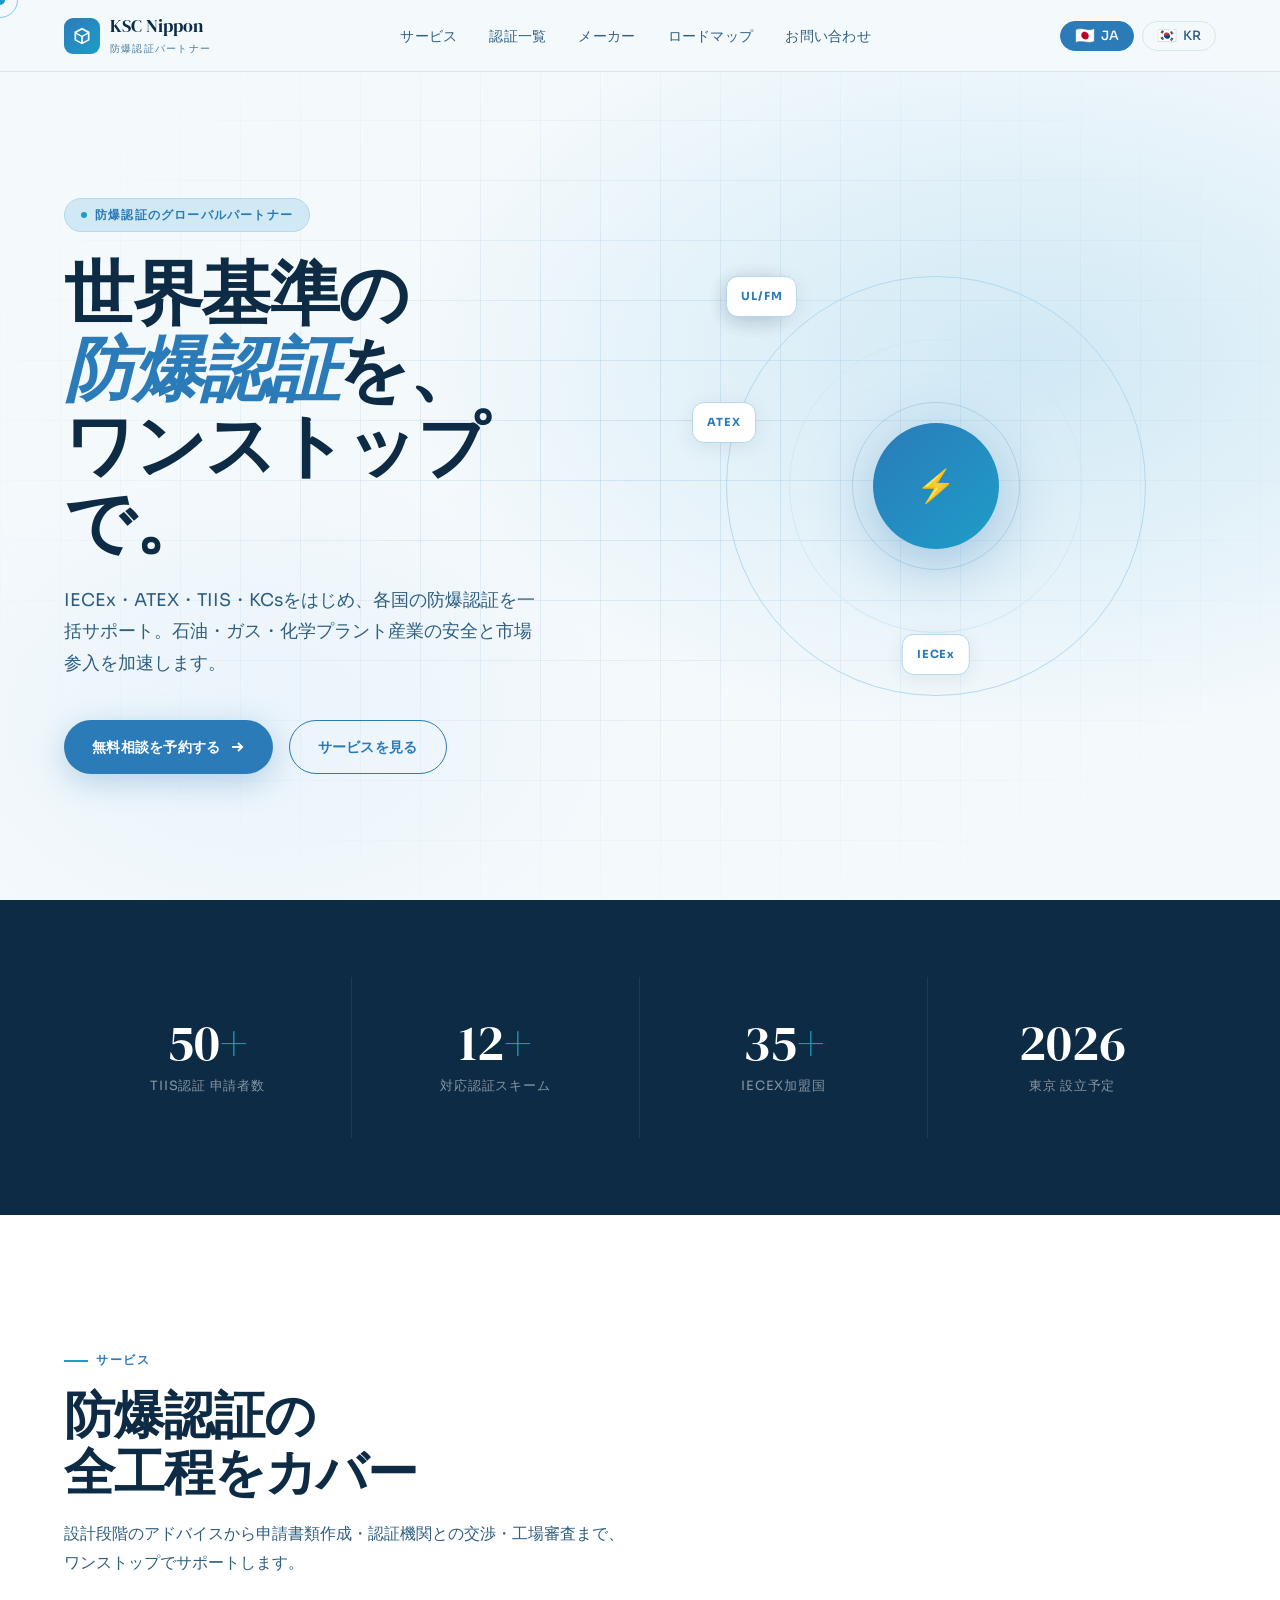
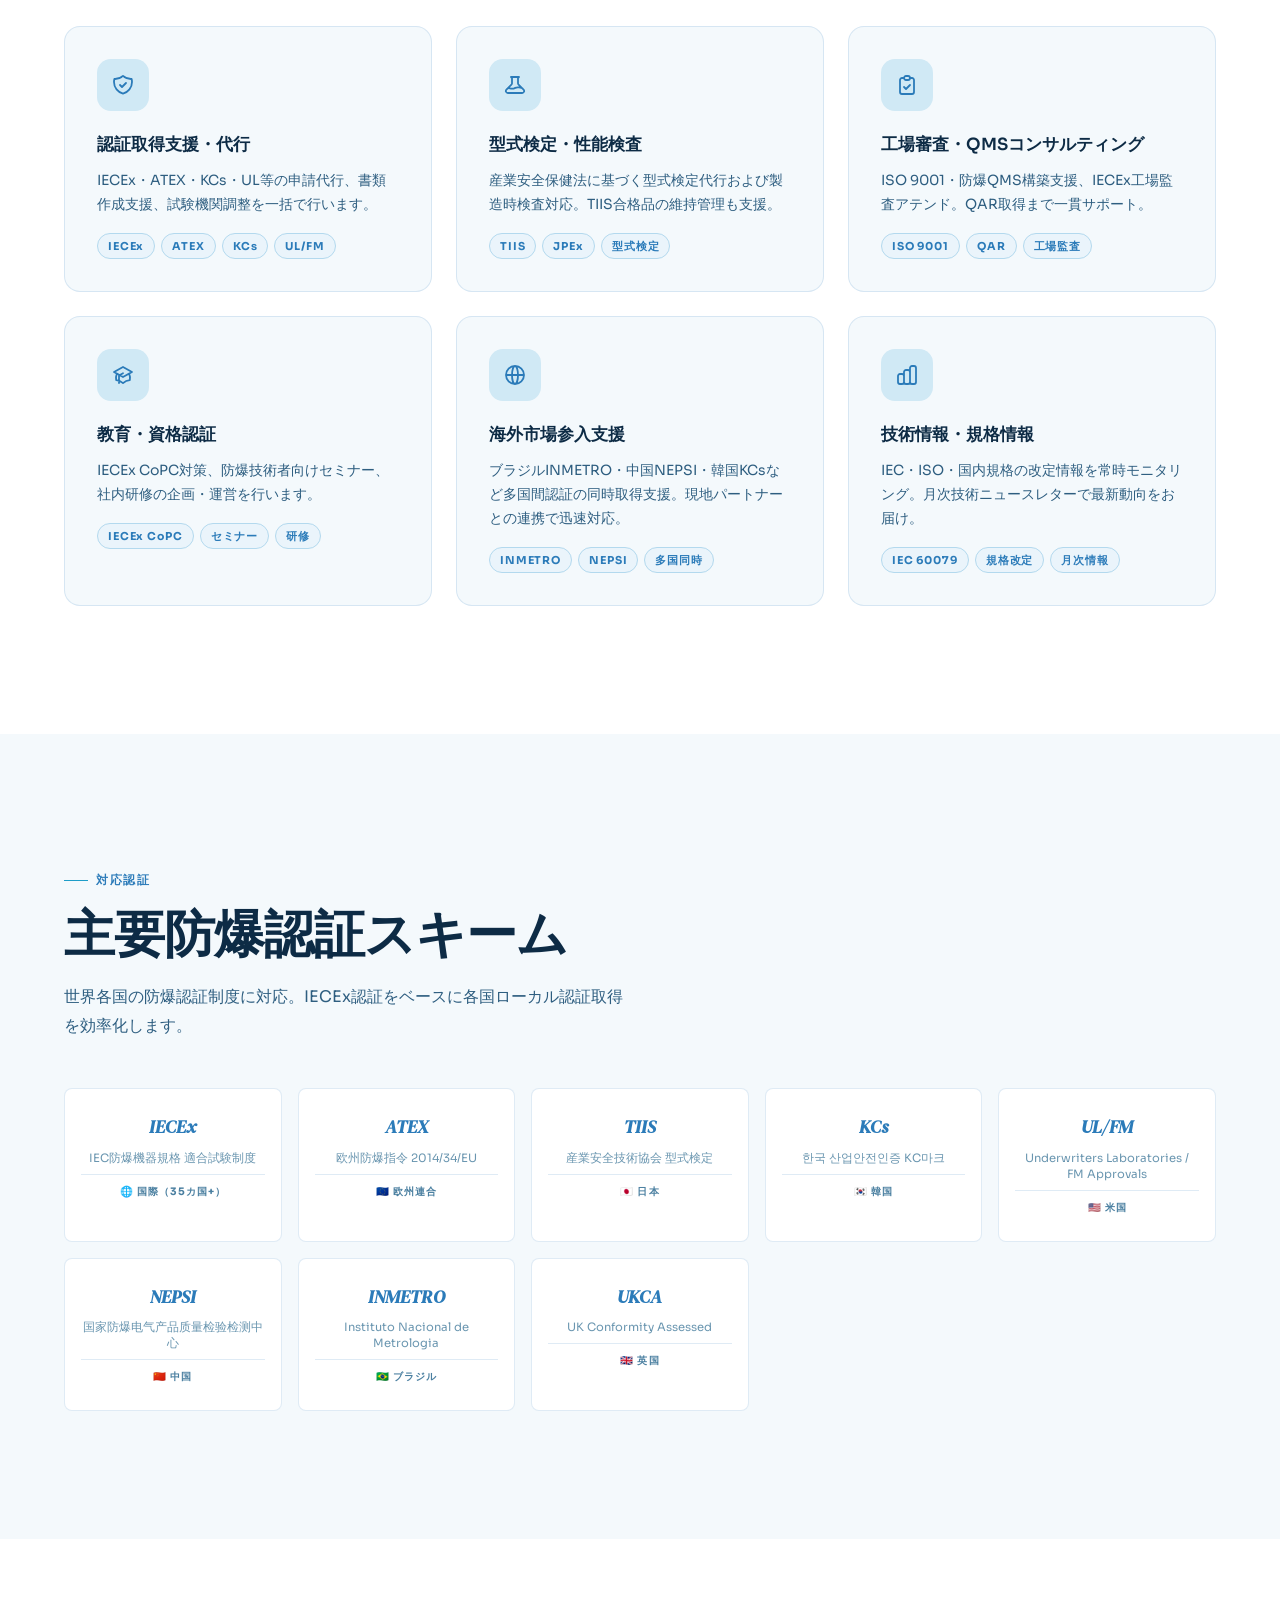
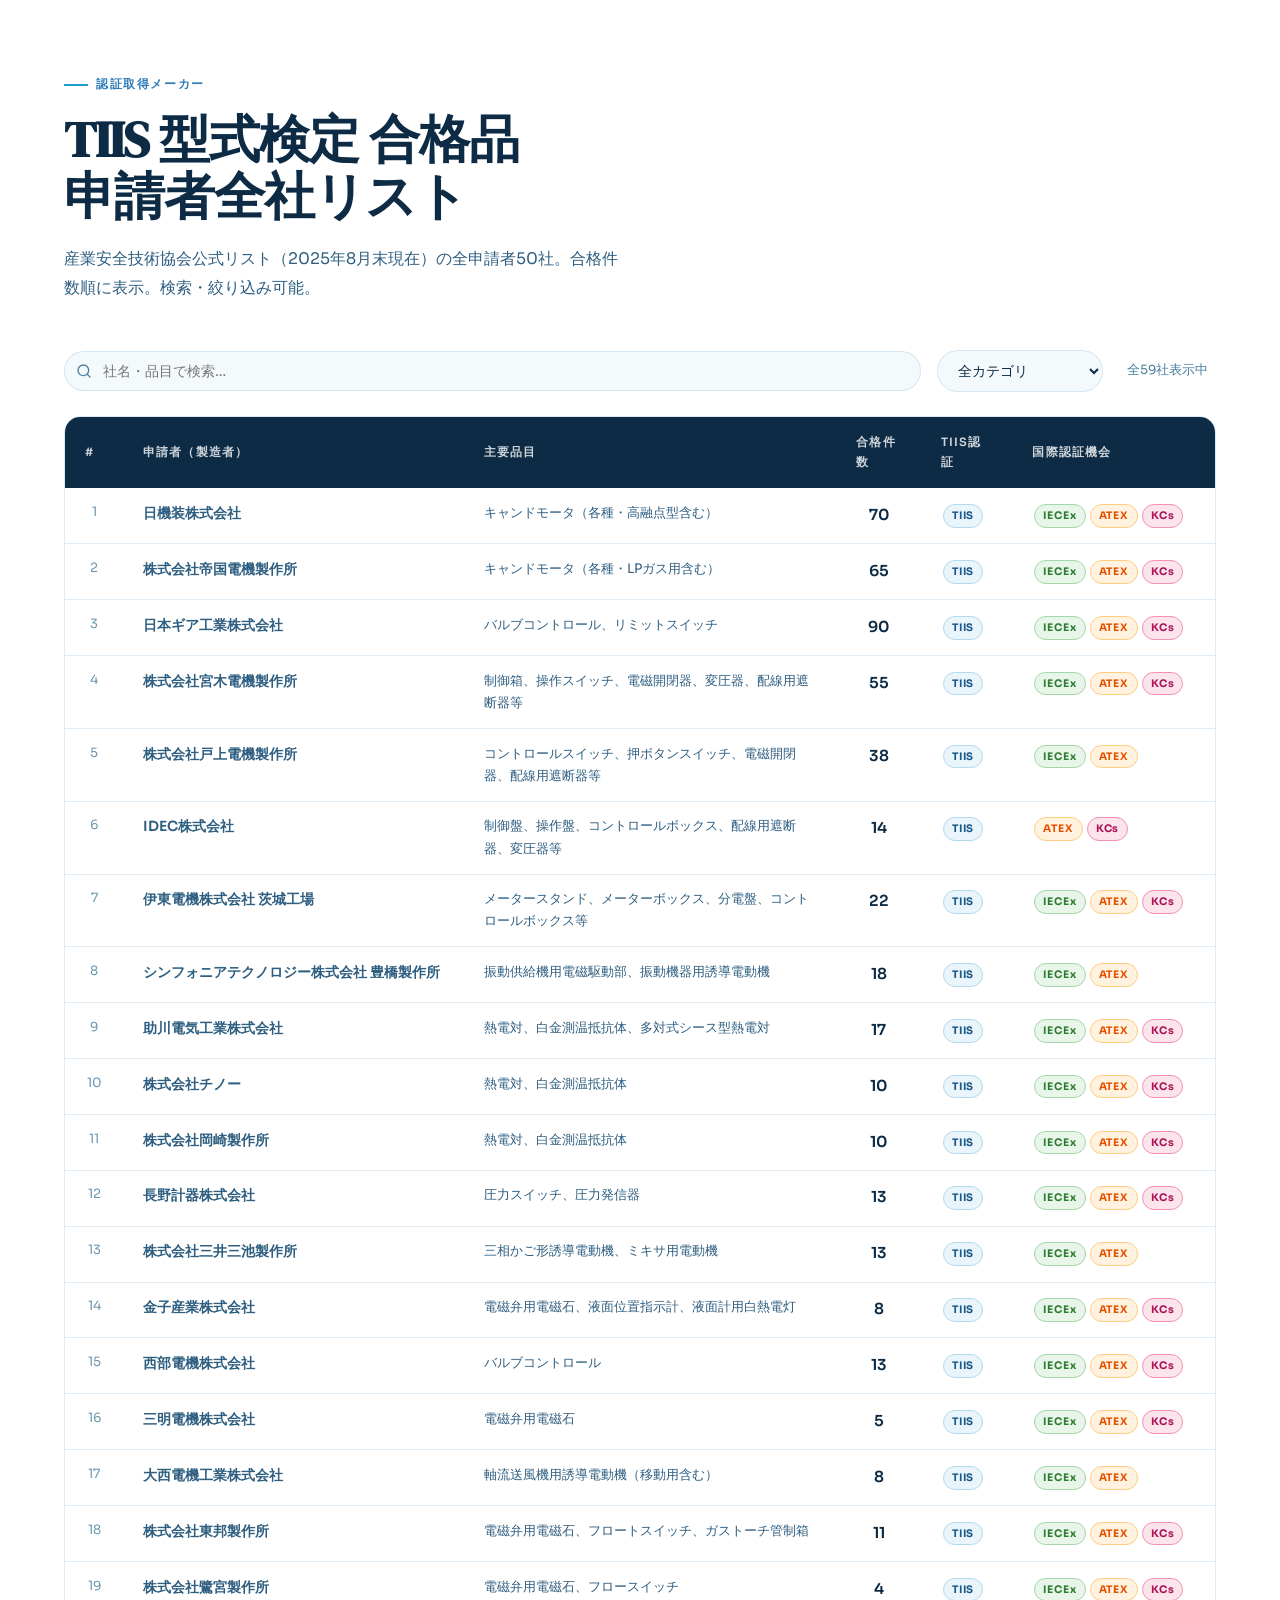
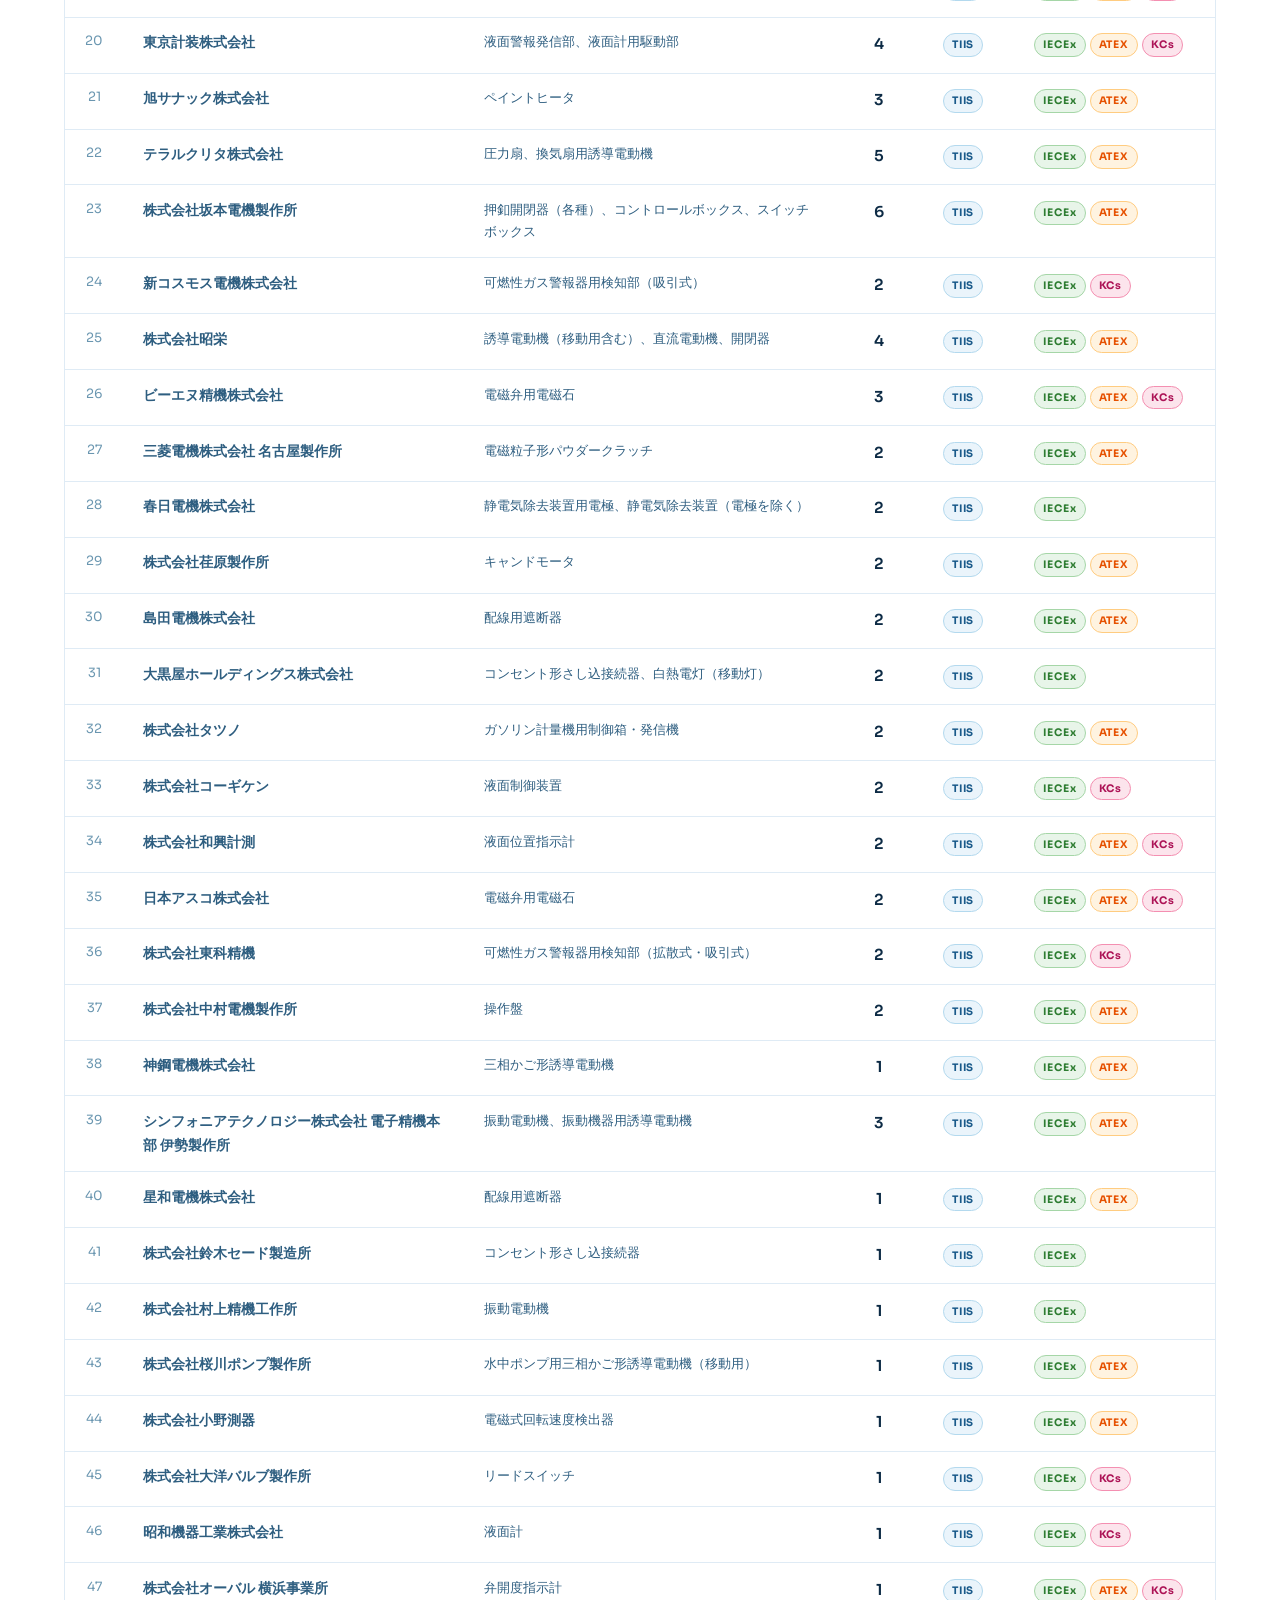
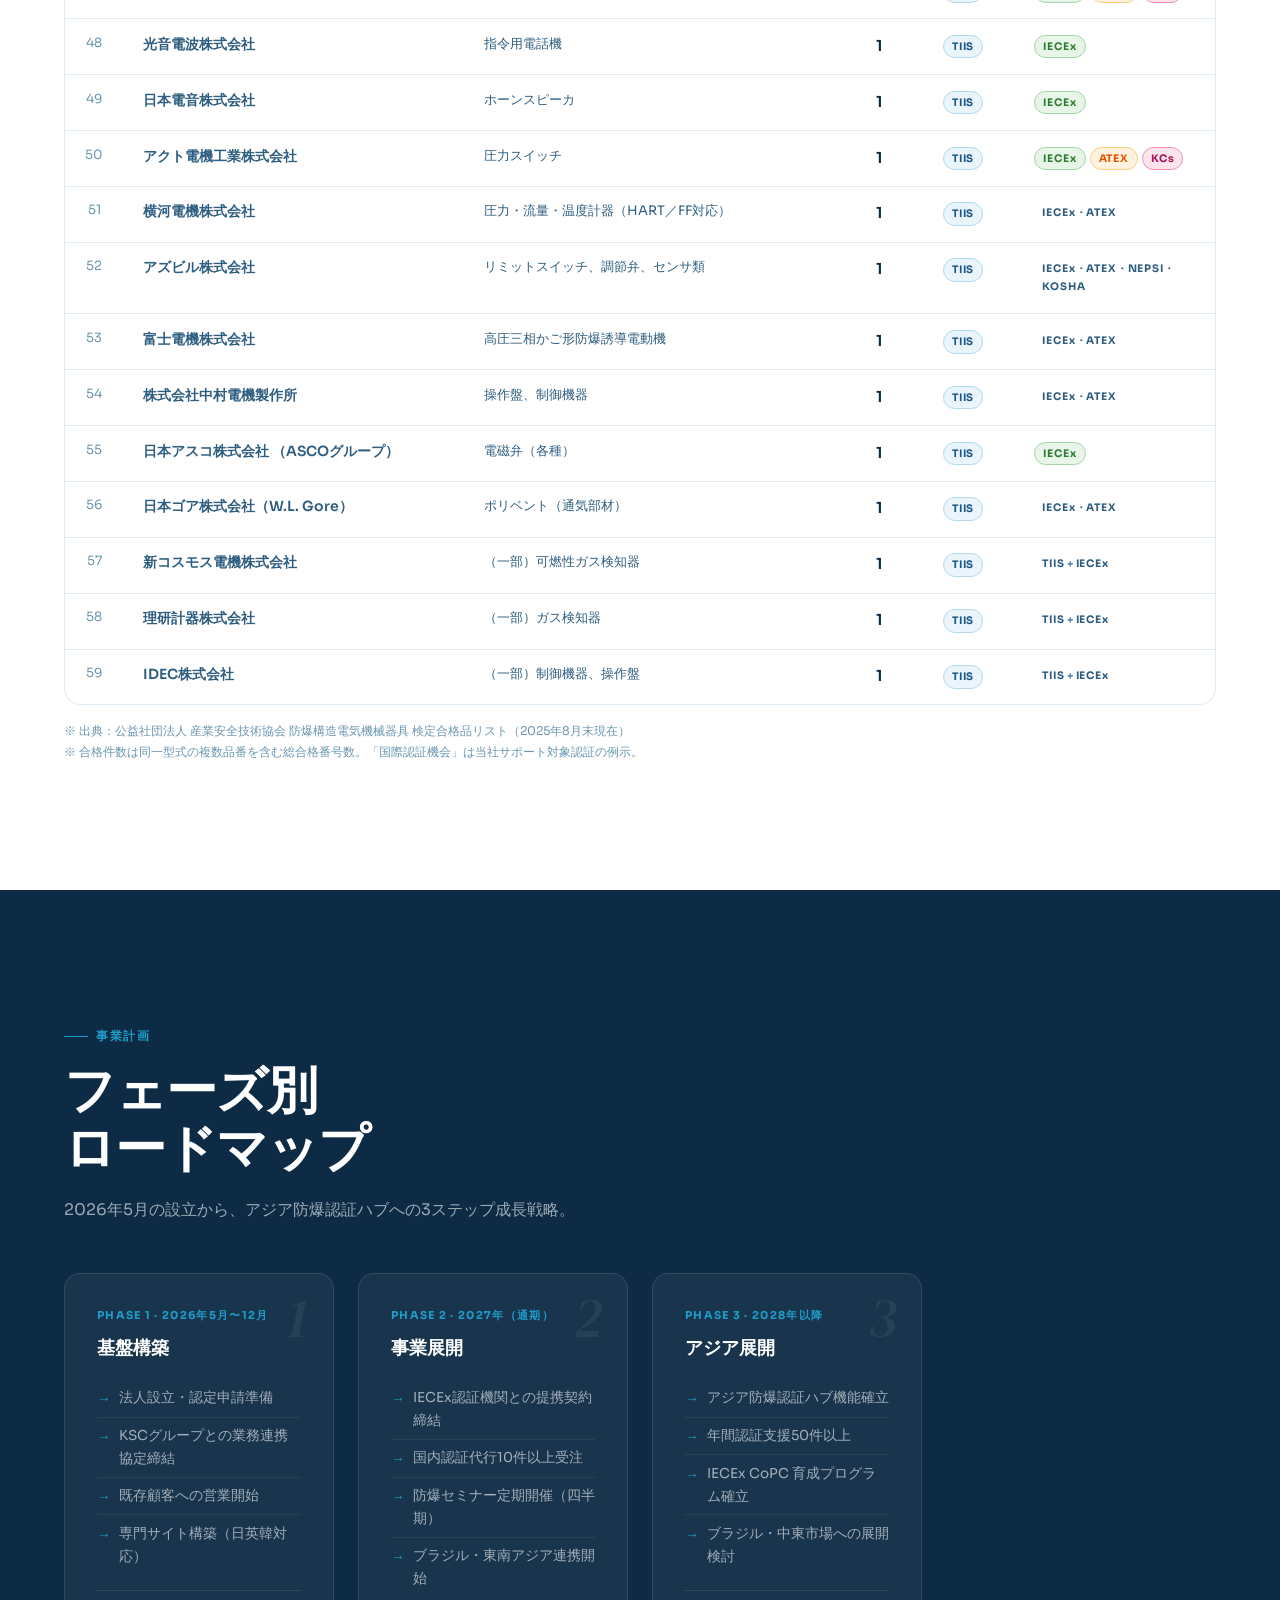
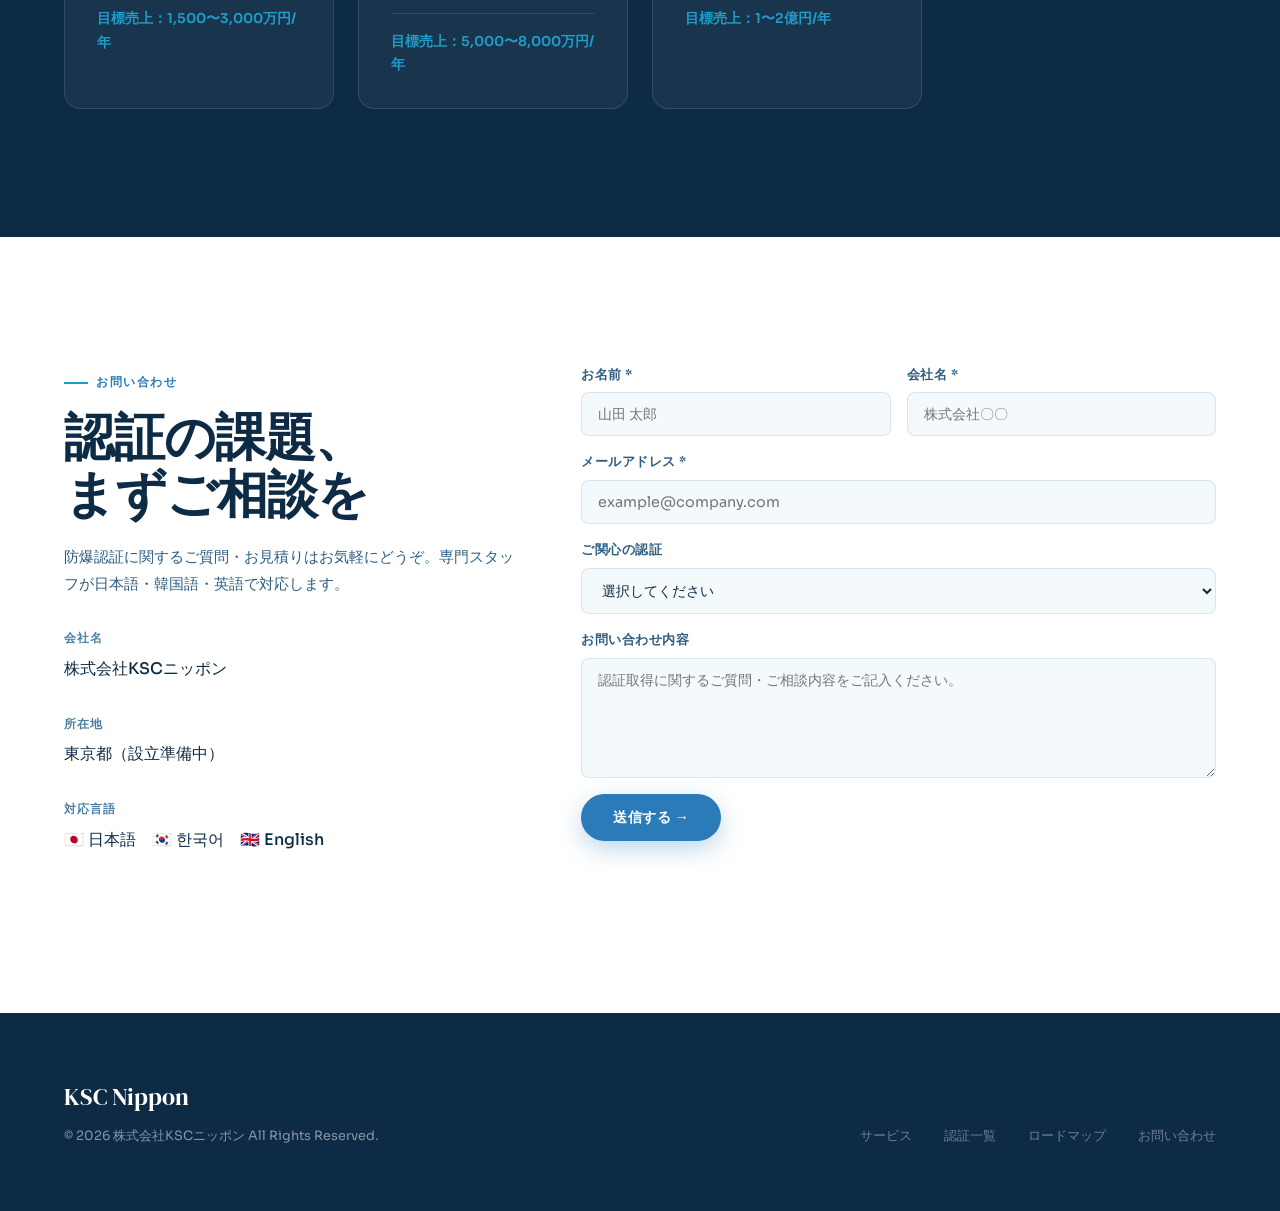
==== index.html @ befa9515 "Add files via upload" ====
<!DOCTYPE html>
<html lang="ja">
<head>
<meta charset="UTF-8">
<meta name="viewport" content="width=device-width, initial-scale=1.0">
<title>KSC Nippon Co., Ltd. — 防爆認証のパートナー</title>
<link rel="preconnect" href="https://fonts.googleapis.com">
<link rel="preconnect" href="https://fonts.gstatic.com" crossorigin>
<link href="https://fonts.googleapis.com/css2?family=DM+Serif+Display:ital@0;1&family=Sora:wght@300;400;500;600&family=Noto+Sans+KR:wght@300;400;500;600&display=swap" rel="stylesheet">
<link rel="stylesheet" href="assets/style.css">
</head>
</head>
<body data-lang="ja">

<div class="cursor" id="cursor"></div>
<div class="cursor-ring" id="cursorRing"></div>

<!-- ── NAV ───────────────────────────── -->
<nav id="mainNav">
  <a href="#" class="nav-logo">
    <div class="nav-logo-mark">
      <svg viewBox="0 0 24 24"><path d="M12 2L3 7v10l9 5 9-5V7L12 2zm0 2.5l6.5 3.6L12 11.7 5.5 8.1 12 4.5zM5 9.7l6 3.3v6.6L5 16.3V9.7zm8 9.9v-6.6l6-3.3v6.6l-6 3.3z"/></svg>
    </div>
    <div>
      <span class="nav-logo-text">KSC Nippon</span>
      <span class="nav-logo-sub">防爆認証パートナー</span>
    </div>
  </a>
  <ul class="nav-links" id="navLinks">
    <li><a href="#services" data-ja="サービス" data-kr="서비스">サービス</a></li>
    <li><a href="#certifications" data-ja="認証一覧" data-kr="인증 현황">認証一覧</a></li>
    <li><a href="#manufacturers" data-ja="メーカー" data-kr="제조사">メーカー</a></li>
    <li><a href="#roadmap" data-ja="ロードマップ" data-kr="로드맵">ロードマップ</a></li>
    <li><a href="#contact" data-ja="お問い合わせ" data-kr="문의하기">お問い合わせ</a></li>
  </ul>
  <div class="lang-switcher">
    <button class="lang-btn active" id="btnJa" onclick="setLang('ja')">
      <span class="flag">🇯🇵</span> JA
    </button>
    <button class="lang-btn" id="btnKr" onclick="setLang('kr')">
      <span class="flag">🇰🇷</span> KR
    </button>
  </div>
  <button class="hamburger" id="hamburger" onclick="toggleMenu()" aria-label="メニュー">
    <span></span><span></span><span></span>
  </button>
</nav>
<div class="mobile-menu" id="mobileMenu">
  <a href="#services" onclick="toggleMenu()" data-ja="サービス" data-kr="서비스">サービス</a>
  <a href="#certifications" onclick="toggleMenu()" data-ja="認証一覧" data-kr="인증 현황">認証一覧</a>
  <a href="#manufacturers" onclick="toggleMenu()" data-ja="メーカー" data-kr="제조사">メーカー</a>
  <a href="#roadmap" onclick="toggleMenu()" data-ja="ロードマップ" data-kr="로드맵">ロードマップ</a>
  <a href="#contact" onclick="toggleMenu()" data-ja="お問い合わせ" data-kr="문의하기">お問い合わせ</a>
</div>

<!-- ── HERO ───────────────────────────── -->
<section class="hero" id="top">
  <div class="hero-bg"></div>
  <div class="hero-grid"></div>
  <div class="hero-content">
    <div class="hero-eyebrow" data-ja="防爆認証のグローバルパートナー" data-kr="방폭 인증의 글로벌 파트너">防爆認証のグローバルパートナー</div>
    <h1 class="hero-title" data-ja="世界基準の<br><em>防爆認証</em>を、<br>ワンストップで。" data-kr="세계 기준의<br><em>방폭 인증</em>을,<br>원스톱으로.">世界基準の<br><em>防爆認証</em>を、<br>ワンストップで。</h1>
    <p class="hero-desc" data-ja="IECEx・ATEX・TIIS・KCsをはじめ、各国の防爆認証を一括サポート。石油・ガス・化学プラント産業の安全と市場参入を加速します。" data-kr="IECEx·ATEX·TIIS·KCs를 비롯한 각국 방폭 인증을 일괄 지원합니다. 석유·가스·화학 플랜트 산업의 안전과 시장 진입을 가속화합니다.">IECEx・ATEX・TIIS・KCsをはじめ、各国の防爆認証を一括サポート。石油・ガス・化学プラント産業の安全と市場参入を加速します。</p>
    <div class="hero-cta">
      <a href="#contact" class="btn-primary" data-ja="無料相談を予約する" data-kr="무료 상담 예약">
        <span>無料相談を予約する</span>
        <svg class="btn-arrow" viewBox="0 0 16 16" fill="none" stroke="currentColor" stroke-width="2"><path d="M3 8h10M9 4l4 4-4 4"/></svg>
      </a>
      <a href="#services" class="btn-secondary" data-ja="サービスを見る" data-kr="서비스 보기">サービスを見る</a>
    </div>
  </div>
  <div class="hero-visual">
    <div class="cert-diagram">
      <div class="cert-ring"></div>
      <div class="cert-ring cert-ring-2"></div>
      <div class="cert-ring cert-ring-3"></div>
      <div class="cert-center"><div class="cert-center-icon">⚡</div></div>
      <div class="cert-badge">IECEx</div>
      <div class="cert-badge">ATEX</div>
      <div class="cert-badge">KCs</div>
      <div class="cert-badge">TIIS</div>
      <div class="cert-badge">UL/FM</div>
    </div>
  </div>
</section>

<!-- ── STATS ──────────────────────────── -->
<div class="stats">
  <div class="stat-item reveal">
    <div class="stat-num">50<span>+</span></div>
    <div class="stat-label" data-ja="TIIS認証 申請者数" data-kr="TIIS 인증 신청자 수">TIIS認証 申請者数</div>
  </div>
  <div class="stat-item reveal reveal-delay-1">
    <div class="stat-num">12<span>+</span></div>
    <div class="stat-label" data-ja="対応認証スキーム" data-kr="대응 인증 스킴">対応認証スキーム</div>
  </div>
  <div class="stat-item reveal reveal-delay-2">
    <div class="stat-num">35<span>+</span></div>
    <div class="stat-label" data-ja="IECEx加盟国" data-kr="IECEx 가맹국">IECEx加盟国</div>
  </div>
  <div class="stat-item reveal reveal-delay-3">
    <div class="stat-num">2026</div>
    <div class="stat-label" data-ja="東京 設立予定" data-kr="도쿄 설립 예정">東京 設立予定</div>
  </div>
</div>

<!-- ── SERVICES ───────────────────────── -->
<section class="services" id="services">
  <div class="section-label" data-ja="サービス" data-kr="서비스">サービス</div>
  <h2 class="section-title reveal" data-ja="防爆認証の<br>全工程をカバー" data-kr="방폭 인증의<br>전 과정을 커버">防爆認証の<br>全工程をカバー</h2>
  <p class="section-desc reveal" data-ja="設計段階のアドバイスから申請書類作成・認証機関との交渉・工場審査まで、ワンストップでサポートします。" data-kr="설계 단계 자문부터 신청 서류 작성·인증기관 협상·공장심사까지, 원스톱으로 지원합니다.">設計段階のアドバイスから申請書類作成・認証機関との交渉・工場審査まで、ワンストップでサポートします。</p>
  <div class="services-grid">
    <div class="service-card reveal">
      <div class="service-icon">
        <svg viewBox="0 0 24 24"><path d="M9 12l2 2 4-4m5.618-4.016A11.955 11.955 0 0112 2.944a11.955 11.955 0 01-8.618 3.04A12.02 12.02 0 003 9c0 5.591 3.824 10.29 9 11.622 5.176-1.332 9-6.03 9-11.622 0-1.042-.133-2.052-.382-3.016z"/></svg>
      </div>
      <div class="service-title" data-ja="認証取得支援・代行" data-kr="인증 취득 지원·대행">認証取得支援・代行</div>
      <div class="service-desc" data-ja="IECEx・ATEX・KCs・UL等の申請代行、書類作成支援、試験機関調整を一括で行います。" data-kr="IECEx·ATEX·KCs·UL 등의 신청 대행, 서류 작성 지원, 시험기관 조정을 일괄로 수행합니다.">IECEx・ATEX・KCs・UL等の申請代行、書類作成支援、試験機関調整を一括で行います。</div>
      <div class="service-tags"><span class="tag">IECEx</span><span class="tag">ATEX</span><span class="tag">KCs</span><span class="tag">UL/FM</span></div>
    </div>
    <div class="service-card reveal reveal-delay-1">
      <div class="service-icon">
        <svg viewBox="0 0 24 24"><path d="M19.428 15.428a2 2 0 00-1.022-.547l-2.387-.477a6 6 0 00-3.86.517l-.318.158a6 6 0 01-3.86.517L6.05 15.21a2 2 0 00-1.806.547M8 4h8l-1 1v5.172a2 2 0 00.586 1.414l5 5c1.26 1.26.367 3.414-1.415 3.414H4.828c-1.782 0-2.674-2.154-1.414-3.414l5-5A2 2 0 009 10.172V5L8 4z"/></svg>
      </div>
      <div class="service-title" data-ja="型式検定・性能検査" data-kr="형식검정·성능검사">型式検定・性能検査</div>
      <div class="service-desc" data-ja="産業安全保健法に基づく型式検定代行および製造時検査対応。TIIS合格品の維持管理も支援。" data-kr="산업안전보건법에 근거한 형식검정 대행 및 제조 시 검사 대응. TIIS 합격품 유지관리도 지원합니다.">産業安全保健法に基づく型式検定代行および製造時検査対応。TIIS合格品の維持管理も支援。</div>
      <div class="service-tags"><span class="tag">TIIS</span><span class="tag">JPEx</span><span class="tag">型式検定</span></div>
    </div>
    <div class="service-card reveal reveal-delay-2">
      <div class="service-icon">
        <svg viewBox="0 0 24 24"><path d="M9 5H7a2 2 0 00-2 2v12a2 2 0 002 2h10a2 2 0 002-2V7a2 2 0 00-2-2h-2M9 5a2 2 0 002 2h2a2 2 0 002-2M9 5a2 2 0 012-2h2a2 2 0 012 2m-6 9l2 2 4-4"/></svg>
      </div>
      <div class="service-title" data-ja="工場審査・QMSコンサルティング" data-kr="공장심사·QMS 컨설팅">工場審査・QMSコンサルティング</div>
      <div class="service-desc" data-ja="ISO 9001・防爆QMS構築支援、IECEx工場監査アテンド。QAR取得まで一貫サポート。" data-kr="ISO 9001·방폭 QMS 구축 지원, IECEx 공장감사 어텐드. QAR 취득까지 일관 지원합니다.">ISO 9001・防爆QMS構築支援、IECEx工場監査アテンド。QAR取得まで一貫サポート。</div>
      <div class="service-tags"><span class="tag">ISO 9001</span><span class="tag">QAR</span><span class="tag">工場監査</span></div>
    </div>
    <div class="service-card reveal reveal-delay-3">
      <div class="service-icon">
        <svg viewBox="0 0 24 24"><path d="M12 14l9-5-9-5-9 5 9 5zm0 0l6.16-3.422a12.083 12.083 0 01.665 6.479A11.952 11.952 0 0012 20.055a11.952 11.952 0 00-6.824-2.998 12.078 12.078 0 01.665-6.479L12 14zm-4 6v-7.5l4-2.222"/></svg>
      </div>
      <div class="service-title" data-ja="教育・資格認証" data-kr="교육·자격 인증">教育・資格認証</div>
      <div class="service-desc" data-ja="IECEx CoPC対策、防爆技術者向けセミナー、社内研修の企画・運営を行います。" data-kr="IECEx CoPC 대책, 방폭 기술자 세미나, 사내 연수 기획·운영을 수행합니다.">IECEx CoPC対策、防爆技術者向けセミナー、社内研修の企画・運営を行います。</div>
      <div class="service-tags"><span class="tag">IECEx CoPC</span><span class="tag">セミナー</span><span class="tag">研修</span></div>
    </div>
    <div class="service-card reveal">
      <div class="service-icon">
        <svg viewBox="0 0 24 24"><path d="M21 12a9 9 0 01-9 9m9-9a9 9 0 00-9-9m9 9H3m9 9a9 9 0 01-9-9m9 9c1.657 0 3-4.03 3-9s-1.343-9-3-9m0 18c-1.657 0-3-4.03-3-9s1.343-9 3-9m-9 9a9 9 0 019-9"/></svg>
      </div>
      <div class="service-title" data-ja="海外市場参入支援" data-kr="해외 시장 진출 지원">海外市場参入支援</div>
      <div class="service-desc" data-ja="ブラジルINMETRO・中国NEPSI・韓国KCsなど多国間認証の同時取得支援。現地パートナーとの連携で迅速対応。" data-kr="브라질 INMETRO·중국 NEPSI·한국 KCs 등 다국간 인증 동시 취득 지원. 현지 파트너와의 연계로 신속 대응합니다.">ブラジルINMETRO・中国NEPSI・韓国KCsなど多国間認証の同時取得支援。現地パートナーとの連携で迅速対応。</div>
      <div class="service-tags"><span class="tag">INMETRO</span><span class="tag">NEPSI</span><span class="tag">多国同時</span></div>
    </div>
    <div class="service-card reveal reveal-delay-1">
      <div class="service-icon">
        <svg viewBox="0 0 24 24"><path d="M9 19v-6a2 2 0 00-2-2H5a2 2 0 00-2 2v6a2 2 0 002 2h2a2 2 0 002-2zm0 0V9a2 2 0 012-2h2a2 2 0 012 2v10m-6 0a2 2 0 002 2h2a2 2 0 002-2m0 0V5a2 2 0 012-2h2a2 2 0 012 2v14a2 2 0 01-2 2h-2a2 2 0 01-2-2z"/></svg>
      </div>
      <div class="service-title" data-ja="技術情報・規格情報" data-kr="기술 정보·규격 정보">技術情報・規格情報</div>
      <div class="service-desc" data-ja="IEC・ISO・国内規格の改定情報を常時モニタリング。月次技術ニュースレターで最新動向をお届け。" data-kr="IEC·ISO·국내 규격 개정 정보를 상시 모니터링. 월간 기술 뉴스레터로 최신 동향을 전달합니다.">IEC・ISO・国内規格の改定情報を常時モニタリング。月次技術ニュースレターで最新動向をお届け。</div>
      <div class="service-tags"><span class="tag">IEC 60079</span><span class="tag">規格改定</span><span class="tag">月次情報</span></div>
    </div>
  </div>
</section>

<!-- ── CERTIFICATIONS ─────────────────── -->
<section class="certifications" id="certifications">
  <div class="section-label" data-ja="対応認証" data-kr="대응 인증">対応認証</div>
  <h2 class="section-title reveal" data-ja="主要防爆認証スキーム" data-kr="주요 방폭 인증 스킴">主要防爆認証スキーム</h2>
  <p class="section-desc reveal" data-ja="世界各国の防爆認証制度に対応。IECEx認証をベースに各国ローカル認証取得を効率化します。" data-kr="전 세계 방폭 인증 제도에 대응합니다. IECEx 인증을 기반으로 각국 로컬 인증 취득을 효율화합니다.">世界各国の防爆認証制度に対応。IECEx認証をベースに各国ローカル認証取得を効率化します。</p>
  <div class="cert-grid">
    <div class="cert-card reveal"><div class="cert-name">IECEx</div><div class="cert-full">IEC防爆機器規格 適合試験制度</div><div class="cert-country">🌐 国際（35カ国+）</div></div>
    <div class="cert-card reveal reveal-delay-1"><div class="cert-name">ATEX</div><div class="cert-full">欧州防爆指令 2014/34/EU</div><div class="cert-country">🇪🇺 欧州連合</div></div>
    <div class="cert-card reveal reveal-delay-2"><div class="cert-name">TIIS</div><div class="cert-full">産業安全技術協会 型式検定</div><div class="cert-country">🇯🇵 日本</div></div>
    <div class="cert-card reveal reveal-delay-3"><div class="cert-name">KCs</div><div class="cert-full">한국 산업안전인증 KC마크</div><div class="cert-country">🇰🇷 韓国</div></div>
    <div class="cert-card reveal"><div class="cert-name">UL/FM</div><div class="cert-full">Underwriters Laboratories / FM Approvals</div><div class="cert-country">🇺🇸 米国</div></div>
    <div class="cert-card reveal reveal-delay-1"><div class="cert-name">NEPSI</div><div class="cert-full">国家防爆电气产品质量检验检测中心</div><div class="cert-country">🇨🇳 中国</div></div>
    <div class="cert-card reveal reveal-delay-2"><div class="cert-name">INMETRO</div><div class="cert-full">Instituto Nacional de Metrologia</div><div class="cert-country">🇧🇷 ブラジル</div></div>
    <div class="cert-card reveal reveal-delay-3"><div class="cert-name">UKCA</div><div class="cert-full">UK Conformity Assessed</div><div class="cert-country">🇬🇧 英国</div></div>
  </div>
</section>

<!-- ── MANUFACTURERS ──────────────────── -->
<section class="manufacturers" id="manufacturers">
  <div class="section-label" data-ja="認証取得メーカー" data-kr="인증 취득 제조사">認証取得メーカー</div>
  <h2 class="section-title reveal" data-ja="TIIS 型式検定 合格品<br>申請者全社リスト" data-kr="TIIS 형식검정 합격품<br>신청자 전사 목록">TIIS 型式検定 合格品<br>申請者全社リスト</h2>
  <p class="section-desc reveal" data-ja="産業安全技術協会公式リスト（2025年8月末現在）の全申請者50社。合格件数順に表示。検索・絞り込み可能。" data-kr="산업안전기술협회 공식 리스트（2025년 8월 말 현재）의 전체 신청자 50개사. 합격 건수 순으로 표시. 검색·필터 가능.">産業安全技術協会公式リスト（2025年8月末現在）の全申請者50社。合格件数順に表示。検索・絞り込み可能。</p>

  <!-- Search + filter bar -->
  <div style="display:flex;gap:1rem;flex-wrap:wrap;margin-bottom:1.5rem;align-items:center;" class="reveal">
    <div style="position:relative;flex:1;min-width:200px;">
      <svg style="position:absolute;left:12px;top:50%;transform:translateY(-50%);width:16px;height:16px;stroke:var(--steel);fill:none;stroke-width:2;stroke-linecap:round;" viewBox="0 0 24 24"><circle cx="11" cy="11" r="8"/><path d="m21 21-4.35-4.35"/></svg>
      <input id="mfrSearch" type="text" placeholder="社名・品目で検索…" style="width:100%;padding:10px 12px 10px 38px;border:1.5px solid var(--border);border-radius:999px;font-size:0.875rem;background:var(--fog);color:var(--navy);outline:none;font-family:var(--font-body);" oninput="filterTable()" data-placeholder-ja="社名・品目で検索…" data-placeholder-kr="회사명·품목으로 검색…">
    </div>
    <select id="mfrCategory" onchange="filterTable()" style="padding:10px 16px;border:1.5px solid var(--border);border-radius:999px;font-size:0.875rem;background:var(--fog);color:var(--navy);outline:none;font-family:var(--font-body);cursor:pointer;">
      <option value="" data-ja="全カテゴリ" data-kr="전체 카테고리">全カテゴリ</option>
      <option value="モータ" data-ja="電動機・モータ" data-kr="전동기·모터">電動機・モータ</option>
      <option value="スイッチ" data-ja="スイッチ・開閉器" data-kr="스위치·개폐기">スイッチ・開閉器</option>
      <option value="バルブ" data-ja="バルブ・制御器" data-kr="밸브·제어기">バルブ・制御器</option>
      <option value="熱電対" data-ja="センサ・計測器" data-kr="센서·계측기">センサ・計測器</option>
      <option value="制御" data-ja="制御盤・操作盤" data-kr="제어반·조작반">制御盤・操作盤</option>
      <option value="電磁弁" data-ja="電磁弁・電磁石" data-kr="전자밸브·전자석">電磁弁・電磁石</option>
      <option value="ガス" data-ja="ガス検知器" data-kr="가스 검지기">ガス検知器</option>
    </select>
    <div id="mfrCount" style="font-size:0.8rem;color:var(--steel);white-space:nowrap;padding:0 8px;">全50社表示中</div>
  </div>

  <div class="mfr-table-wrap reveal">
    <table class="mfr-table" id="mfrTable">
      <thead>
        <tr>
          <th style="width:3%">#</th>
          <th data-ja="申請者（製造者）" data-kr="신청자（제조사）">申請者（製造者）</th>
          <th data-ja="主要品目" data-kr="주요 품목">主要品目</th>
          <th data-ja="合格件数" data-kr="합격 건수">合格件数</th>
          <th data-ja="TIIS認証" data-kr="TIIS 인증">TIIS認証</th>
          <th data-ja="国際認証機会" data-kr="국제 인증 기회">国際認証機会</th>
        </tr>
      </thead>
      <tbody id="mfrTbody">
      </tbody>
    </table>
    <div id="mfrNoResult" style="display:none;text-align:center;padding:2rem;color:var(--text-soft);font-size:0.9rem;">該当する企業が見つかりませんでした</div>
  </div>

  <p style="margin-top:1rem;font-size:0.75rem;color:var(--text-soft);" class="reveal">
    ※ 出典：公益社団法人 産業安全技術協会 防爆構造電気機械器具 検定合格品リスト（2025年8月末現在）<br>
    ※ 合格件数は同一型式の複数品番を含む総合格番号数。「国際認証機会」は当社サポート対象認証の例示。
  </p>
</section>

<!-- ── ROADMAP ─────────────────────────── -->
<section class="roadmap" id="roadmap">
  <div class="section-label" data-ja="事業計画" data-kr="사업 계획">事業計画</div>
  <h2 class="section-title reveal" data-ja="フェーズ別<br>ロードマップ" data-kr="단계별<br>로드맵">フェーズ別<br>ロードマップ</h2>
  <p class="section-desc reveal" data-ja="2026年5月の設立から、アジア防爆認証ハブへの3ステップ成長戦略。" data-kr="2026년 5월 설립부터 아시아 방폭 인증 허브까지의 3단계 성장 전략.">2026年5月の設立から、アジア防爆認証ハブへの3ステップ成長戦略。</p>
  <div class="phases">
    <div class="phase-card reveal">
      <div class="phase-num">1</div>
      <div class="phase-label" data-ja="Phase 1 · 2026年5月〜12月" data-kr="Phase 1 · 2026년 5월~12월">Phase 1 · 2026年5月〜12月</div>
      <div class="phase-title" data-ja="基盤構築" data-kr="기반 구축">基盤構築</div>
      <ul class="phase-items">
        <li data-ja="法人設立・認定申請準備" data-kr="법인 설립·인정 신청 준비">法人設立・認定申請準備</li>
        <li data-ja="KSCグループとの業務連携協定締結" data-kr="KSC 그룹과의 업무 연계 협정 체결">KSCグループとの業務連携協定締結</li>
        <li data-ja="既存顧客への営業開始" data-kr="기존 고객 영업 개시">既存顧客への営業開始</li>
        <li data-ja="専門サイト構築（日英韓対応）" data-kr="전문 사이트 구축（일·영·한 대응）">専門サイト構築（日英韓対応）</li>
      </ul>
      <div class="phase-revenue" data-ja="目標売上：1,500〜3,000万円/年" data-kr="목표 매출：1,500~3,000만 엔/년">目標売上：1,500〜3,000万円/年</div>
    </div>
    <div class="phase-card reveal reveal-delay-1">
      <div class="phase-num">2</div>
      <div class="phase-label" data-ja="Phase 2 · 2027年（通期）" data-kr="Phase 2 · 2027년（연간）">Phase 2 · 2027年（通期）</div>
      <div class="phase-title" data-ja="事業展開" data-kr="사업 전개">事業展開</div>
      <ul class="phase-items">
        <li data-ja="IECEx認証機関との提携契約締結" data-kr="IECEx 인증기관과의 제휴 계약 체결">IECEx認証機関との提携契約締結</li>
        <li data-ja="国内認証代行10件以上受注" data-kr="국내 인증 대행 10건 이상 수주">国内認証代行10件以上受注</li>
        <li data-ja="防爆セミナー定期開催（四半期）" data-kr="방폭 세미나 정기 개최（분기）">防爆セミナー定期開催（四半期）</li>
        <li data-ja="ブラジル・東南アジア連携開始" data-kr="브라질·동남아시아 연계 개시">ブラジル・東南アジア連携開始</li>
      </ul>
      <div class="phase-revenue" data-ja="目標売上：5,000〜8,000万円/年" data-kr="목표 매출：5,000~8,000만 엔/년">目標売上：5,000〜8,000万円/年</div>
    </div>
    <div class="phase-card reveal reveal-delay-2">
      <div class="phase-num">3</div>
      <div class="phase-label" data-ja="Phase 3 · 2028年以降" data-kr="Phase 3 · 2028년 이후">Phase 3 · 2028年以降</div>
      <div class="phase-title" data-ja="アジア展開" data-kr="아시아 전개">アジア展開</div>
      <ul class="phase-items">
        <li data-ja="アジア防爆認証ハブ機能確立" data-kr="아시아 방폭 인증 허브 기능 확립">アジア防爆認証ハブ機能確立</li>
        <li data-ja="年間認証支援50件以上" data-kr="연간 인증 지원 50건 이상">年間認証支援50件以上</li>
        <li data-ja="IECEx CoPC 育成プログラム確立" data-kr="IECEx CoPC 육성 프로그램 확립">IECEx CoPC 育成プログラム確立</li>
        <li data-ja="ブラジル・中東市場への展開検討" data-kr="브라질·중동 시장 진출 검토">ブラジル・中東市場への展開検討</li>
      </ul>
      <div class="phase-revenue" data-ja="目標売上：1〜2億円/年" data-kr="목표 매출：1~2억 엔/년">目標売上：1〜2億円/年</div>
    </div>
  </div>
</section>

<!-- ── CONTACT ─────────────────────────── -->
<section class="contact" id="contact">
  <div class="contact-wrap">
    <div>
      <div class="section-label" data-ja="お問い合わせ" data-kr="문의하기">お問い合わせ</div>
      <h2 class="section-title reveal" data-ja="認証の課題、<br>まずご相談を" data-kr="인증 과제,<br>먼저 상담을">認証の課題、<br>まずご相談を</h2>
      <p style="font-size:0.95rem;color:var(--text-mid);line-height:1.8;margin-bottom:2rem;" class="reveal" data-ja="防爆認証に関するご質問・お見積りはお気軽にどうぞ。専門スタッフが日本語・韓国語・英語で対応します。" data-kr="방폭 인증에 관한 질문·견적 문의는 편하게 연락주세요. 전문 스태프가 일본어·한국어·영어로 대응합니다.">防爆認証に関するご質問・お見積りはお気軽にどうぞ。専門スタッフが日本語・韓国語・英語で対応します。</p>
      <div class="contact-info-block reveal">
        <div class="contact-info-label" data-ja="会社名" data-kr="회사명">会社名</div>
        <div class="contact-info-value">株式会社KSCニッポン</div>
      </div>
      <div class="contact-info-block reveal">
        <div class="contact-info-label" data-ja="所在地" data-kr="소재지">所在地</div>
        <div class="contact-info-value" data-ja="東京都（設立準備中）" data-kr="도쿄도（설립 준비 중）">東京都（設立準備中）</div>
      </div>
      <div class="contact-info-block reveal">
        <div class="contact-info-label" data-ja="対応言語" data-kr="대응 언어">対応言語</div>
        <div class="contact-info-value" data-ja="🇯🇵 日本語　🇰🇷 한국어　🇬🇧 English" data-kr="🇯🇵 일본어　🇰🇷 한국어　🇬🇧 영어">🇯🇵 日本語　🇰🇷 한국어　🇬🇧 English</div>
      </div>
    </div>
    <form class="contact-form reveal" onsubmit="handleSubmit(event)">
      <div class="form-row">
        <div class="form-group">
          <label class="form-label" data-ja="お名前 *" data-kr="성함 *">お名前 *</label>
          <input class="form-input" type="text" required placeholder="山田 太郎" data-placeholder-ja="山田 太郎" data-placeholder-kr="홍길동">
        </div>
        <div class="form-group">
          <label class="form-label" data-ja="会社名 *" data-kr="회사명 *">会社名 *</label>
          <input class="form-input" type="text" required placeholder="株式会社〇〇" data-placeholder-ja="株式会社〇〇" data-placeholder-kr="○○주식회사">
        </div>
      </div>
      <div class="form-group">
        <label class="form-label" data-ja="メールアドレス *" data-kr="이메일 주소 *">メールアドレス *</label>
        <input class="form-input" type="email" required placeholder="example@company.com">
      </div>
      <div class="form-group">
        <label class="form-label" data-ja="ご関心の認証" data-kr="관심 있는 인증">ご関心の認証</label>
        <select class="form-select">
          <option value="" data-ja="選択してください" data-kr="선택해 주세요">選択してください</option>
          <option>IECEx</option><option>ATEX</option><option>TIIS / 型式検定</option>
          <option>KCs（韓国）</option><option>UL/FM（米国）</option><option>NEPSI（中国）</option>
          <option>INMETRO（ブラジル）</option><option data-ja="複数・その他" data-kr="복수·기타">複数・その他</option>
        </select>
      </div>
      <div class="form-group">
        <label class="form-label" data-ja="お問い合わせ内容" data-kr="문의 내용">お問い合わせ内容</label>
        <textarea class="form-textarea" placeholder="認証取得に関するご質問・ご相談内容をご記入ください。" data-placeholder-ja="認証取得に関するご質問・ご相談内容をご記入ください。" data-placeholder-kr="인증 취득에 관한 질문·상담 내용을 기재해 주세요."></textarea>
      </div>
      <button type="submit" class="form-submit" data-ja="送信する →" data-kr="전송하기 →">送信する →</button>
      <div id="formMsg" style="display:none;margin-top:1rem;font-size:0.875rem;color:var(--azure);font-weight:500;"></div>
    </form>
  </div>
</section>

<!-- ── FOOTER ─────────────────────────── -->
<footer>
  <div class="footer-inner">
    <div>
      <div class="footer-logo">KSC Nippon</div>
      <div class="footer-copy" data-ja="© 2026 株式会社KSCニッポン All Rights Reserved." data-kr="© 2026 KSC 니폰 주식회사 All Rights Reserved.">© 2026 株式会社KSCニッポン All Rights Reserved.</div>
    </div>
    <div class="footer-links">
      <a href="#services" data-ja="サービス" data-kr="서비스">サービス</a>
      <a href="#certifications" data-ja="認証一覧" data-kr="인증 현황">認証一覧</a>
      <a href="#roadmap" data-ja="ロードマップ" data-kr="로드맵">ロードマップ</a>
      <a href="#contact" data-ja="お問い合わせ" data-kr="문의하기">お問い合わせ</a>
    </div>
  </div>
</footer>


<script src="assets/main.js"></script>

</body>
</html>
---- assets/style.css ----
:root {
  --ice: #EAF4FB;
  --ice-mid: #D0E9F5;
  --ice-deep: #B3D9EE;
  --azure: #2B7BB9;
  --azure-dark: #1A5A8A;
  --navy: #0D2B45;
  --navy-mid: #163C5C;
  --steel: #4A7FA0;
  --fog: #F4F9FC;
  --white: #FFFFFF;
  --text-main: #0D2B45;
  --text-mid: #2E5E80;
  --text-soft: #6A96B0;
  --accent: #1E9DC8;
  --accent-glow: rgba(30,157,200,0.12);
  --border: rgba(43,123,185,0.15);
  --font-display: 'DM Serif Display', Georgia, serif;
  --font-body-ja: 'Sora', sans-serif;
  --font-body-kr: 'Noto Sans KR', sans-serif;
  --font-body: var(--font-body-ja);
  --radius: 16px;
  --radius-sm: 8px;
  --transition: 0.4s cubic-bezier(0.25,0.46,0.45,0.94);
}
[data-lang="kr"] { --font-body: var(--font-body-kr); }

*, *::before, *::after { box-sizing: border-box; margin: 0; padding: 0; }
html { scroll-behavior: smooth; font-size: 16px; }
body {
  font-family: var(--font-body);
  background: var(--fog);
  color: var(--text-main);
  line-height: 1.7;
  overflow-x: hidden;
}

/* ─── CURSOR ──────────────────────────── */
.cursor {
  width: 10px; height: 10px;
  background: var(--accent);
  border-radius: 50%;
  position: fixed; pointer-events: none; z-index: 9999;
  transform: translate(-50%,-50%);
  transition: transform 0.15s, width 0.3s, height 0.3s, background 0.3s;
  mix-blend-mode: multiply;
}
.cursor-ring {
  width: 36px; height: 36px;
  border: 1.5px solid var(--accent);
  border-radius: 50%;
  position: fixed; pointer-events: none; z-index: 9998;
  transform: translate(-50%,-50%);
  transition: transform 0.3s cubic-bezier(0.25,0.46,0.45,0.94), width 0.3s, height 0.3s, opacity 0.3s;
  opacity: 0.5;
}
body:hover .cursor, body:hover .cursor-ring { opacity: 1; }

/* ─── NAV ─────────────────────────────── */
nav {
  position: fixed; top: 0; left: 0; right: 0; z-index: 100;
  padding: 0 clamp(1.5rem,5vw,4rem);
  height: 72px;
  display: flex; align-items: center; justify-content: space-between;
  background: rgba(244,249,252,0.82);
  backdrop-filter: blur(20px);
  -webkit-backdrop-filter: blur(20px);
  border-bottom: 1px solid var(--border);
  transition: box-shadow 0.3s;
}
nav.scrolled { box-shadow: 0 4px 32px rgba(13,43,69,0.08); }
.nav-logo {
  display: flex; align-items: center; gap: 10px;
  text-decoration: none;
}
.nav-logo-mark {
  width: 36px; height: 36px;
  background: linear-gradient(135deg, var(--azure) 0%, var(--accent) 100%);
  border-radius: 9px;
  display: flex; align-items: center; justify-content: center;
  flex-shrink: 0;
}
.nav-logo-mark svg { width: 20px; height: 20px; fill: white; }
.nav-logo-text { font-family: var(--font-display); font-size: 1.15rem; color: var(--navy); line-height: 1.1; }
.nav-logo-sub { font-size: 0.65rem; font-weight: 500; letter-spacing: 0.12em; text-transform: uppercase; color: var(--steel); display: block; }
.nav-links {
  display: flex; align-items: center; gap: 2rem; list-style: none;
}
.nav-links a {
  font-size: 0.875rem; font-weight: 500; letter-spacing: 0.02em;
  color: var(--text-mid); text-decoration: none;
  position: relative;
  transition: color var(--transition);
}
.nav-links a::after {
  content: ''; position: absolute; bottom: -3px; left: 0; right: 0; height: 1.5px;
  background: var(--accent); transform: scaleX(0); transform-origin: right;
  transition: transform 0.3s ease;
}
.nav-links a:hover { color: var(--azure); }
.nav-links a:hover::after { transform: scaleX(1); transform-origin: left; }
.lang-switcher {
  display: flex; align-items: center; gap: 0.5rem;
}
.lang-btn {
  display: flex; align-items: center; gap: 6px;
  padding: 6px 14px; border-radius: 999px;
  border: 1.5px solid var(--border);
  background: transparent;
  font-family: var(--font-body); font-size: 0.8rem; font-weight: 500;
  color: var(--text-mid); cursor: pointer;
  transition: all 0.25s;
}
.lang-btn:hover, .lang-btn.active {
  background: var(--azure); color: white; border-color: var(--azure);
}
.lang-btn .flag { font-size: 1rem; line-height: 1; }
.hamburger { display: none; flex-direction: column; gap: 5px; cursor: pointer; padding: 4px; border: none; background: none; }
.hamburger span { width: 22px; height: 1.5px; background: var(--navy); border-radius: 2px; transition: all 0.3s; display: block; }
.hamburger.open span:nth-child(1) { transform: translateY(6.5px) rotate(45deg); }
.hamburger.open span:nth-child(2) { opacity: 0; }
.hamburger.open span:nth-child(3) { transform: translateY(-6.5px) rotate(-45deg); }
.mobile-menu {
  display: none; position: fixed; top: 72px; left: 0; right: 0; z-index: 99;
  background: rgba(244,249,252,0.97); backdrop-filter: blur(20px);
  padding: 1.5rem clamp(1.5rem,5vw,4rem) 2rem;
  border-bottom: 1px solid var(--border);
  flex-direction: column; gap: 1rem;
}
.mobile-menu.open { display: flex; }
.mobile-menu a { font-size: 1rem; font-weight: 500; color: var(--text-mid); text-decoration: none; padding: 0.5rem 0; border-bottom: 1px solid var(--border); }

/* ─── HERO ────────────────────────────── */
.hero {
  min-height: 100svh;
  padding: 72px clamp(1.5rem,5vw,4rem) 0;
  display: grid;
  grid-template-columns: 1fr 1fr;
  align-items: center;
  gap: 2rem;
  position: relative;
  overflow: hidden;
}
.hero-bg {
  position: absolute; inset: 0; z-index: 0;
  background: radial-gradient(ellipse 70% 60% at 80% 40%, var(--ice-mid) 0%, transparent 70%),
              radial-gradient(ellipse 50% 50% at 20% 80%, var(--ice) 0%, transparent 60%);
}
.hero-grid {
  position: absolute; inset: 0; z-index: 0;
  background-image:
    linear-gradient(var(--border) 1px, transparent 1px),
    linear-gradient(90deg, var(--border) 1px, transparent 1px);
  background-size: 60px 60px;
  mask-image: radial-gradient(ellipse 80% 80% at 50% 50%, black 0%, transparent 70%);
}
.hero-content { position: relative; z-index: 1; }
.hero-eyebrow {
  display: inline-flex; align-items: center; gap: 8px;
  background: var(--ice-mid); border: 1px solid var(--ice-deep);
  border-radius: 999px; padding: 6px 16px;
  font-size: 0.75rem; font-weight: 600; letter-spacing: 0.1em; text-transform: uppercase;
  color: var(--azure); margin-bottom: 1.5rem;
}
.hero-eyebrow::before { content: ''; width: 6px; height: 6px; border-radius: 50%; background: var(--accent); animation: pulse 2s infinite; }
@keyframes pulse { 0%,100%{opacity:1;transform:scale(1)} 50%{opacity:0.5;transform:scale(0.8)} }
.hero-title {
  font-family: var(--font-display);
  font-size: clamp(2.8rem, 5.5vw, 5rem);
  line-height: 1.08;
  color: var(--navy);
  margin-bottom: 1.5rem;
  letter-spacing: -0.02em;
}
.hero-title em { font-style: italic; color: var(--azure); }
.hero-desc {
  font-size: clamp(0.95rem, 1.5vw, 1.1rem);
  color: var(--text-mid);
  max-width: 480px;
  margin-bottom: 2.5rem;
  line-height: 1.8;
}
.hero-cta { display: flex; gap: 1rem; flex-wrap: wrap; }
.btn-primary {
  display: inline-flex; align-items: center; gap: 8px;
  background: var(--azure); color: white;
  padding: 14px 28px; border-radius: 999px;
  font-size: 0.9rem; font-weight: 600; text-decoration: none;
  letter-spacing: 0.02em;
  transition: all 0.3s;
  box-shadow: 0 8px 32px rgba(43,123,185,0.3);
}
.btn-primary:hover { background: var(--azure-dark); transform: translateY(-2px); box-shadow: 0 12px 40px rgba(43,123,185,0.4); }
.btn-secondary {
  display: inline-flex; align-items: center; gap: 8px;
  background: transparent; color: var(--azure);
  padding: 14px 28px; border-radius: 999px;
  border: 1.5px solid var(--azure);
  font-size: 0.9rem; font-weight: 600; text-decoration: none;
  letter-spacing: 0.02em;
  transition: all 0.3s;
}
.btn-secondary:hover { background: var(--ice); transform: translateY(-2px); }
.btn-arrow { width: 16px; height: 16px; flex-shrink: 0; }

/* Hero visual */
.hero-visual { position: relative; z-index: 1; display: flex; justify-content: center; align-items: center; }
.cert-diagram {
  width: min(420px, 90vw);
  aspect-ratio: 1;
  position: relative;
}
.cert-ring {
  position: absolute; inset: 0;
  border-radius: 50%;
  border: 1.5px solid var(--ice-deep);
  animation: rotate 20s linear infinite;
}
.cert-ring-2 { inset: 15%; border-color: var(--ice-mid); animation-duration: 30s; animation-direction: reverse; }
.cert-ring-3 { inset: 30%; border-color: rgba(43,123,185,0.2); animation-duration: 15s; }
@keyframes rotate { from{transform:rotate(0deg)} to{transform:rotate(360deg)} }
.cert-center {
  position: absolute; inset: 35%;
  background: linear-gradient(135deg, var(--azure) 0%, var(--accent) 100%);
  border-radius: 50%;
  display: flex; align-items: center; justify-content: center;
  box-shadow: 0 16px 64px rgba(43,123,185,0.4);
}
.cert-center-icon { color: white; font-size: 2rem; }
.cert-badge {
  position: absolute;
  background: white;
  border: 1.5px solid var(--ice-deep);
  border-radius: 12px;
  padding: 10px 14px;
  font-size: 0.7rem; font-weight: 700;
  color: var(--azure);
  letter-spacing: 0.08em;
  box-shadow: 0 4px 20px rgba(13,43,69,0.08);
  white-space: nowrap;
  animation: floatBadge 4s ease-in-out infinite;
}
.cert-badge:nth-child(2) { top: 5%; left: 50%; transform: translateX(-50%); animation-delay: 0s; }
.cert-badge:nth-child(3) { top: 30%; right: -8%; animation-delay: 0.8s; }
.cert-badge:nth-child(4) { bottom: 20%; right: 0%; animation-delay: 1.6s; }
.cert-badge:nth-child(5) { bottom: 5%; left: 50%; transform: translateX(-50%); animation-delay: 2.4s; }
.cert-badge:nth-child(6) { top: 30%; left: -8%; animation-delay: 3.2s; }
@keyframes floatBadge { 0%,100%{transform:translateY(0) translateX(var(--tx,0))} 50%{transform:translateY(-8px) translateX(var(--tx,0))} }
.cert-badge:nth-child(2), .cert-badge:nth-child(5) { --tx: -50%; }

/* ─── STATS ───────────────────────────── */
.stats {
  padding: clamp(2rem,6vw,5rem) clamp(1.5rem,5vw,4rem);
  background: var(--navy);
  display: grid;
  grid-template-columns: repeat(auto-fit, minmax(160px, 1fr));
  gap: 0;
}
.stat-item {
  padding: clamp(1.5rem,4vw,2.5rem) clamp(1rem,3vw,2rem);
  border-right: 1px solid rgba(255,255,255,0.08);
  text-align: center;
}
.stat-item:last-child { border-right: none; }
.stat-num {
  font-family: var(--font-display);
  font-size: clamp(2.2rem, 4vw, 3.5rem);
  color: white;
  line-height: 1;
  margin-bottom: 0.5rem;
}
.stat-num span { color: var(--accent); }
.stat-label { font-size: 0.8rem; color: rgba(255,255,255,0.5); font-weight: 400; letter-spacing: 0.06em; text-transform: uppercase; }

/* ─── SECTION COMMONS ─────────────────── */
section { padding: clamp(4rem,10vw,8rem) clamp(1.5rem,5vw,4rem); }
.section-label {
  display: inline-flex; align-items: center; gap: 8px;
  font-size: 0.72rem; font-weight: 700; letter-spacing: 0.14em; text-transform: uppercase;
  color: var(--azure); margin-bottom: 1rem;
}
.section-label::before { content:''; width: 24px; height: 1.5px; background: var(--accent); }
.section-title {
  font-family: var(--font-display);
  font-size: clamp(2rem, 4vw, 3.2rem);
  color: var(--navy);
  line-height: 1.12;
  letter-spacing: -0.02em;
  margin-bottom: 1.2rem;
}
.section-desc { font-size: 1rem; color: var(--text-mid); max-width: 560px; line-height: 1.8; margin-bottom: 3rem; }

/* ─── SERVICES ────────────────────────── */
.services { background: var(--white); }
.services-grid {
  display: grid;
  grid-template-columns: repeat(auto-fill, minmax(280px, 1fr));
  gap: 1.5rem;
}
.service-card {
  background: var(--fog);
  border: 1px solid var(--border);
  border-radius: var(--radius);
  padding: 2rem;
  transition: all var(--transition);
  position: relative;
  overflow: hidden;
  cursor: default;
}
.service-card::before {
  content: '';
  position: absolute; top: 0; left: 0; right: 0; height: 3px;
  background: linear-gradient(90deg, var(--azure), var(--accent));
  transform: scaleX(0); transform-origin: left;
  transition: transform 0.4s ease;
}
.service-card:hover { transform: translateY(-6px); box-shadow: 0 20px 60px rgba(13,43,69,0.1); border-color: var(--ice-deep); }
.service-card:hover::before { transform: scaleX(1); }
.service-icon {
  width: 52px; height: 52px;
  background: var(--ice-mid);
  border-radius: 14px;
  display: flex; align-items: center; justify-content: center;
  margin-bottom: 1.25rem;
  font-size: 1.5rem;
  transition: background 0.3s;
}
.service-card:hover .service-icon { background: var(--azure); }
.service-card:hover .service-icon svg { stroke: white; }
.service-icon svg { width: 24px; height: 24px; stroke: var(--azure); fill: none; stroke-width: 1.8; stroke-linecap: round; stroke-linejoin: round; transition: stroke 0.3s; }
.service-title { font-size: 1.05rem; font-weight: 600; color: var(--navy); margin-bottom: 0.6rem; }
.service-desc { font-size: 0.875rem; color: var(--text-mid); line-height: 1.7; }
.service-tags { display: flex; flex-wrap: wrap; gap: 6px; margin-top: 1rem; }
.tag {
  font-size: 0.68rem; font-weight: 700; letter-spacing: 0.08em;
  background: var(--ice); color: var(--azure);
  border: 1px solid var(--ice-deep);
  border-radius: 999px; padding: 3px 10px;
}

/* ─── CERTIFICATIONS ──────────────────── */
.certifications { background: var(--fog); }
.cert-grid {
  display: grid;
  grid-template-columns: repeat(auto-fill, minmax(180px, 1fr));
  gap: 1rem;
}
.cert-card {
  background: white;
  border: 1.5px solid var(--border);
  border-radius: var(--radius-sm);
  padding: 1.5rem 1rem;
  text-align: center;
  transition: all 0.3s;
}
.cert-card:hover { border-color: var(--azure); box-shadow: 0 8px 32px rgba(43,123,185,0.12); transform: translateY(-3px); }
.cert-name { font-size: 1.1rem; font-weight: 700; color: var(--azure); margin-bottom: 0.4rem; font-family: var(--font-display); font-style: italic; }
.cert-full { font-size: 0.72rem; color: var(--text-soft); line-height: 1.4; }
.cert-country { font-size: 0.65rem; font-weight: 700; letter-spacing: 0.1em; text-transform: uppercase; color: var(--steel); margin-top: 0.5rem; padding-top: 0.5rem; border-top: 1px solid var(--border); }

/* ─── MANUFACTURERS ───────────────────── */
.manufacturers { background: var(--white); }
.mfr-table-wrap { overflow-x: auto; border-radius: var(--radius); border: 1px solid var(--border); }
.mfr-table { width: 100%; border-collapse: collapse; min-width: 600px; }
.mfr-table th {
  background: var(--navy); color: rgba(255,255,255,0.8);
  font-size: 0.72rem; font-weight: 600; letter-spacing: 0.1em; text-transform: uppercase;
  padding: 1rem 1.25rem; text-align: left;
}
.mfr-table th:first-child { border-radius: var(--radius-sm) 0 0 0; }
.mfr-table th:last-child { border-radius: 0 var(--radius-sm) 0 0; }
.mfr-table td { padding: 0.85rem 1.25rem; font-size: 0.875rem; color: var(--text-mid); border-bottom: 1px solid var(--border); vertical-align: top; }
.mfr-table tr:last-child td { border-bottom: none; }
.mfr-table tr:hover td { background: var(--fog); }
.mfr-name { font-weight: 600; color: var(--navy); }
.cert-pill {
  display: inline-block;
  font-size: 0.65rem; font-weight: 700; letter-spacing: 0.08em;
  padding: 2px 8px; border-radius: 999px;
  margin: 2px;
}
.pill-tiis { background: #EAF4FB; color: #1A5A8A; border: 1px solid #B3D9EE; }
.pill-iecex { background: #E8F5E9; color: #2E7D32; border: 1px solid #A5D6A7; }
.pill-atex { background: #FFF3E0; color: #E65100; border: 1px solid #FFCC80; }
.pill-kcs { background: #FCE4EC; color: #AD1457; border: 1px solid #F48FB1; }

/* ─── ROADMAP ─────────────────────────── */
.roadmap { background: var(--navy); color: white; }
.roadmap .section-title { color: white; }
.roadmap .section-desc { color: rgba(255,255,255,0.6); }
.roadmap .section-label { color: var(--accent); }
.roadmap .section-label::before { background: var(--accent); }
.phases { display: grid; grid-template-columns: repeat(auto-fill, minmax(260px, 1fr)); gap: 1.5rem; }
.phase-card {
  background: rgba(255,255,255,0.05);
  border: 1px solid rgba(255,255,255,0.1);
  border-radius: var(--radius);
  padding: 2rem;
  position: relative;
  transition: all 0.3s;
}
.phase-card:hover { background: rgba(255,255,255,0.08); border-color: rgba(255,255,255,0.2); transform: translateY(-4px); }
.phase-num {
  font-family: var(--font-display); font-style: italic;
  font-size: 3.5rem; color: rgba(255,255,255,0.06);
  position: absolute; top: 1rem; right: 1.5rem;
  line-height: 1;
}
.phase-label {
  font-size: 0.68rem; font-weight: 700; letter-spacing: 0.12em; text-transform: uppercase;
  color: var(--accent); margin-bottom: 0.5rem;
}
.phase-title { font-size: 1.15rem; font-weight: 600; color: white; margin-bottom: 1rem; }
.phase-items { list-style: none; }
.phase-items li {
  font-size: 0.85rem; color: rgba(255,255,255,0.6);
  padding: 0.4rem 0;
  border-bottom: 1px solid rgba(255,255,255,0.06);
  display: flex; align-items: flex-start; gap: 8px;
}
.phase-items li:last-child { border-bottom: none; }
.phase-items li::before { content: '→'; color: var(--accent); flex-shrink: 0; margin-top: 1px; }
.phase-revenue {
  margin-top: 1rem;
  padding-top: 1rem;
  border-top: 1px solid rgba(255,255,255,0.1);
  font-size: 0.85rem; font-weight: 600; color: var(--accent);
}

/* ─── CONTACT ─────────────────────────── */
.contact { background: var(--white); }
.contact-wrap { display: grid; grid-template-columns: 1fr 1.4fr; gap: 4rem; align-items: start; }
.contact-info-block { margin-bottom: 2rem; }
.contact-info-label { font-size: 0.72rem; font-weight: 700; letter-spacing: 0.1em; text-transform: uppercase; color: var(--steel); margin-bottom: 0.4rem; }
.contact-info-value { font-size: 1rem; color: var(--navy); font-weight: 500; }
.contact-form { display: flex; flex-direction: column; gap: 1rem; }
.form-row { display: grid; grid-template-columns: 1fr 1fr; gap: 1rem; }
.form-group { display: flex; flex-direction: column; gap: 6px; }
.form-label { font-size: 0.8rem; font-weight: 600; color: var(--text-mid); letter-spacing: 0.04em; }
.form-input, .form-select, .form-textarea {
  padding: 12px 16px;
  border: 1.5px solid var(--border);
  border-radius: var(--radius-sm);
  background: var(--fog);
  font-family: var(--font-body);
  font-size: 0.9rem; color: var(--navy);
  transition: all 0.25s;
  outline: none;
  width: 100%;
}
.form-input:focus, .form-select:focus, .form-textarea:focus {
  border-color: var(--azure);
  background: white;
  box-shadow: 0 0 0 3px rgba(43,123,185,0.1);
}
.form-textarea { resize: vertical; min-height: 120px; }
.form-submit {
  background: var(--azure); color: white;
  padding: 14px 32px; border-radius: 999px;
  border: none; cursor: pointer;
  font-family: var(--font-body); font-size: 0.9rem; font-weight: 600;
  letter-spacing: 0.03em;
  transition: all 0.3s; align-self: flex-start;
  box-shadow: 0 8px 24px rgba(43,123,185,0.3);
}
.form-submit:hover { background: var(--azure-dark); transform: translateY(-2px); box-shadow: 0 12px 32px rgba(43,123,185,0.4); }

/* ─── FOOTER ──────────────────────────── */
footer {
  background: var(--navy);
  padding: clamp(2.5rem,6vw,4rem) clamp(1.5rem,5vw,4rem);
  color: rgba(255,255,255,0.5);
}
.footer-inner { display: flex; justify-content: space-between; align-items: flex-end; flex-wrap: wrap; gap: 2rem; }
.footer-logo { font-family: var(--font-display); font-size: 1.5rem; color: white; margin-bottom: 0.5rem; }
.footer-copy { font-size: 0.8rem; }
.footer-links { display: flex; gap: 2rem; flex-wrap: wrap; }
.footer-links a { color: rgba(255,255,255,0.4); text-decoration: none; font-size: 0.82rem; transition: color 0.2s; }
.footer-links a:hover { color: rgba(255,255,255,0.8); }

/* ─── SCROLL ANIMATIONS ───────────────── */
.reveal {
  opacity: 0;
  transform: translateY(32px);
  transition: opacity 0.7s ease, transform 0.7s ease;
}
.reveal.visible { opacity: 1; transform: translateY(0); }
.reveal-delay-1 { transition-delay: 0.1s; }
.reveal-delay-2 { transition-delay: 0.2s; }
.reveal-delay-3 { transition-delay: 0.3s; }
.reveal-delay-4 { transition-delay: 0.4s; }

/* ─── RESPONSIVE ──────────────────────── */
@media (max-width: 900px) {
  .hero { grid-template-columns: 1fr; min-height: auto; padding-top: calc(72px + 2rem); padding-bottom: 3rem; }
  .hero-visual { display: none; }
  .contact-wrap { grid-template-columns: 1fr; }
  .form-row { grid-template-columns: 1fr; }
  .nav-links { display: none; }
  .hamburger { display: flex; }
}
@media (max-width: 600px) {
  .stats { grid-template-columns: 1fr 1fr; }
  .stat-item:nth-child(2n) { border-right: none; }
  .stat-item:nth-child(n+3) { border-top: 1px solid rgba(255,255,255,0.08); }
}
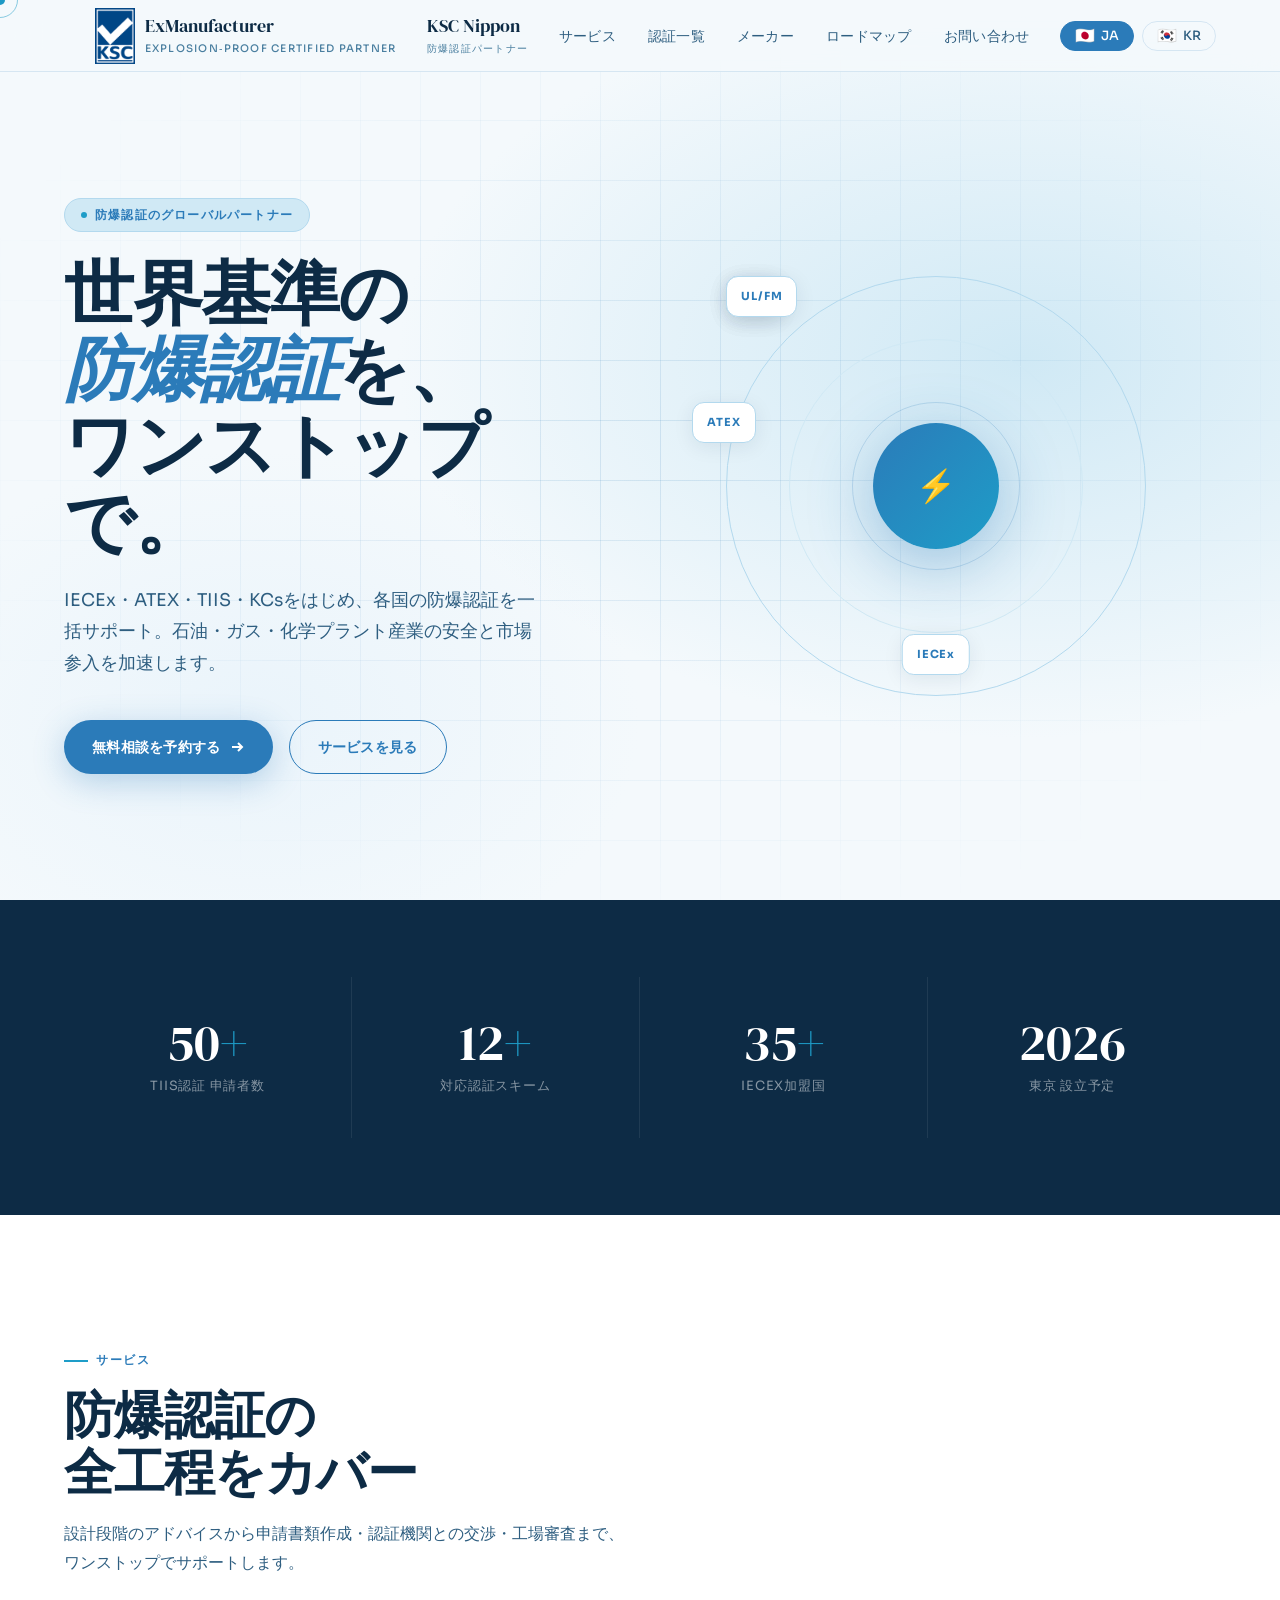
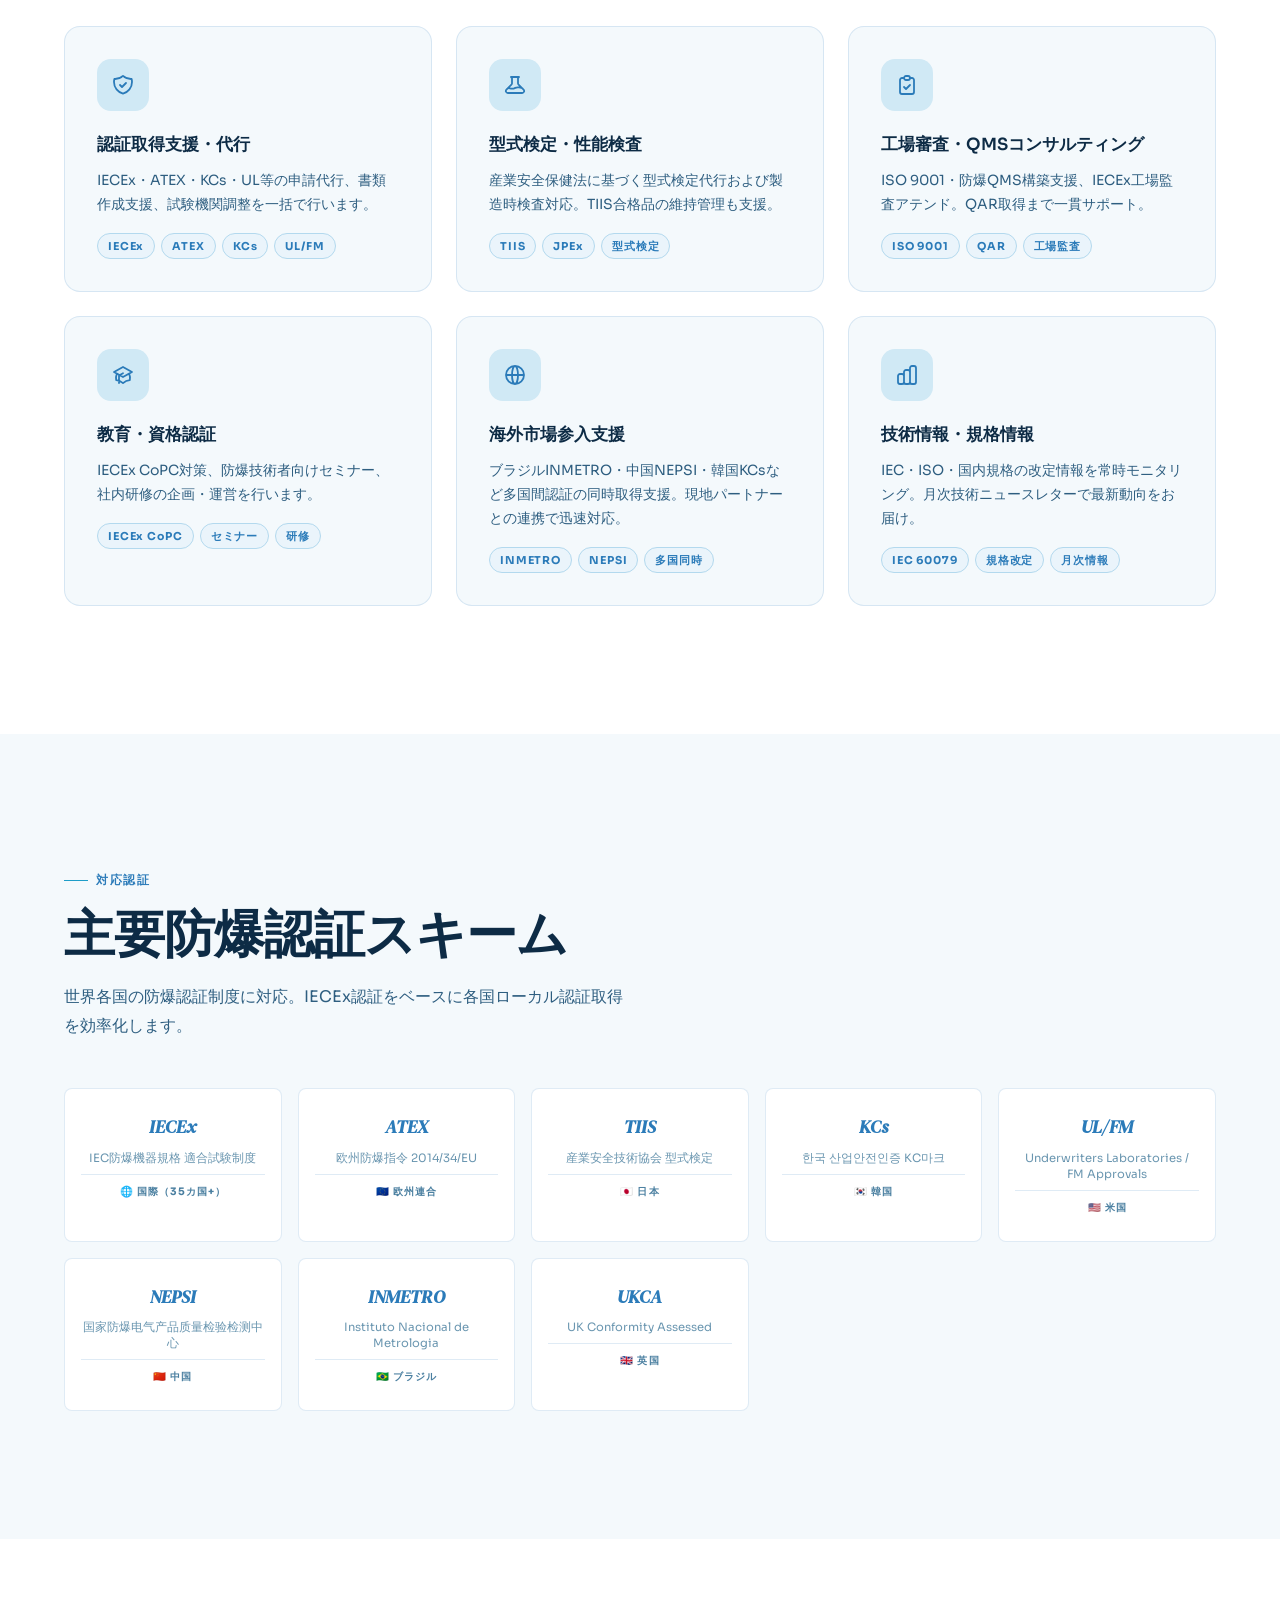
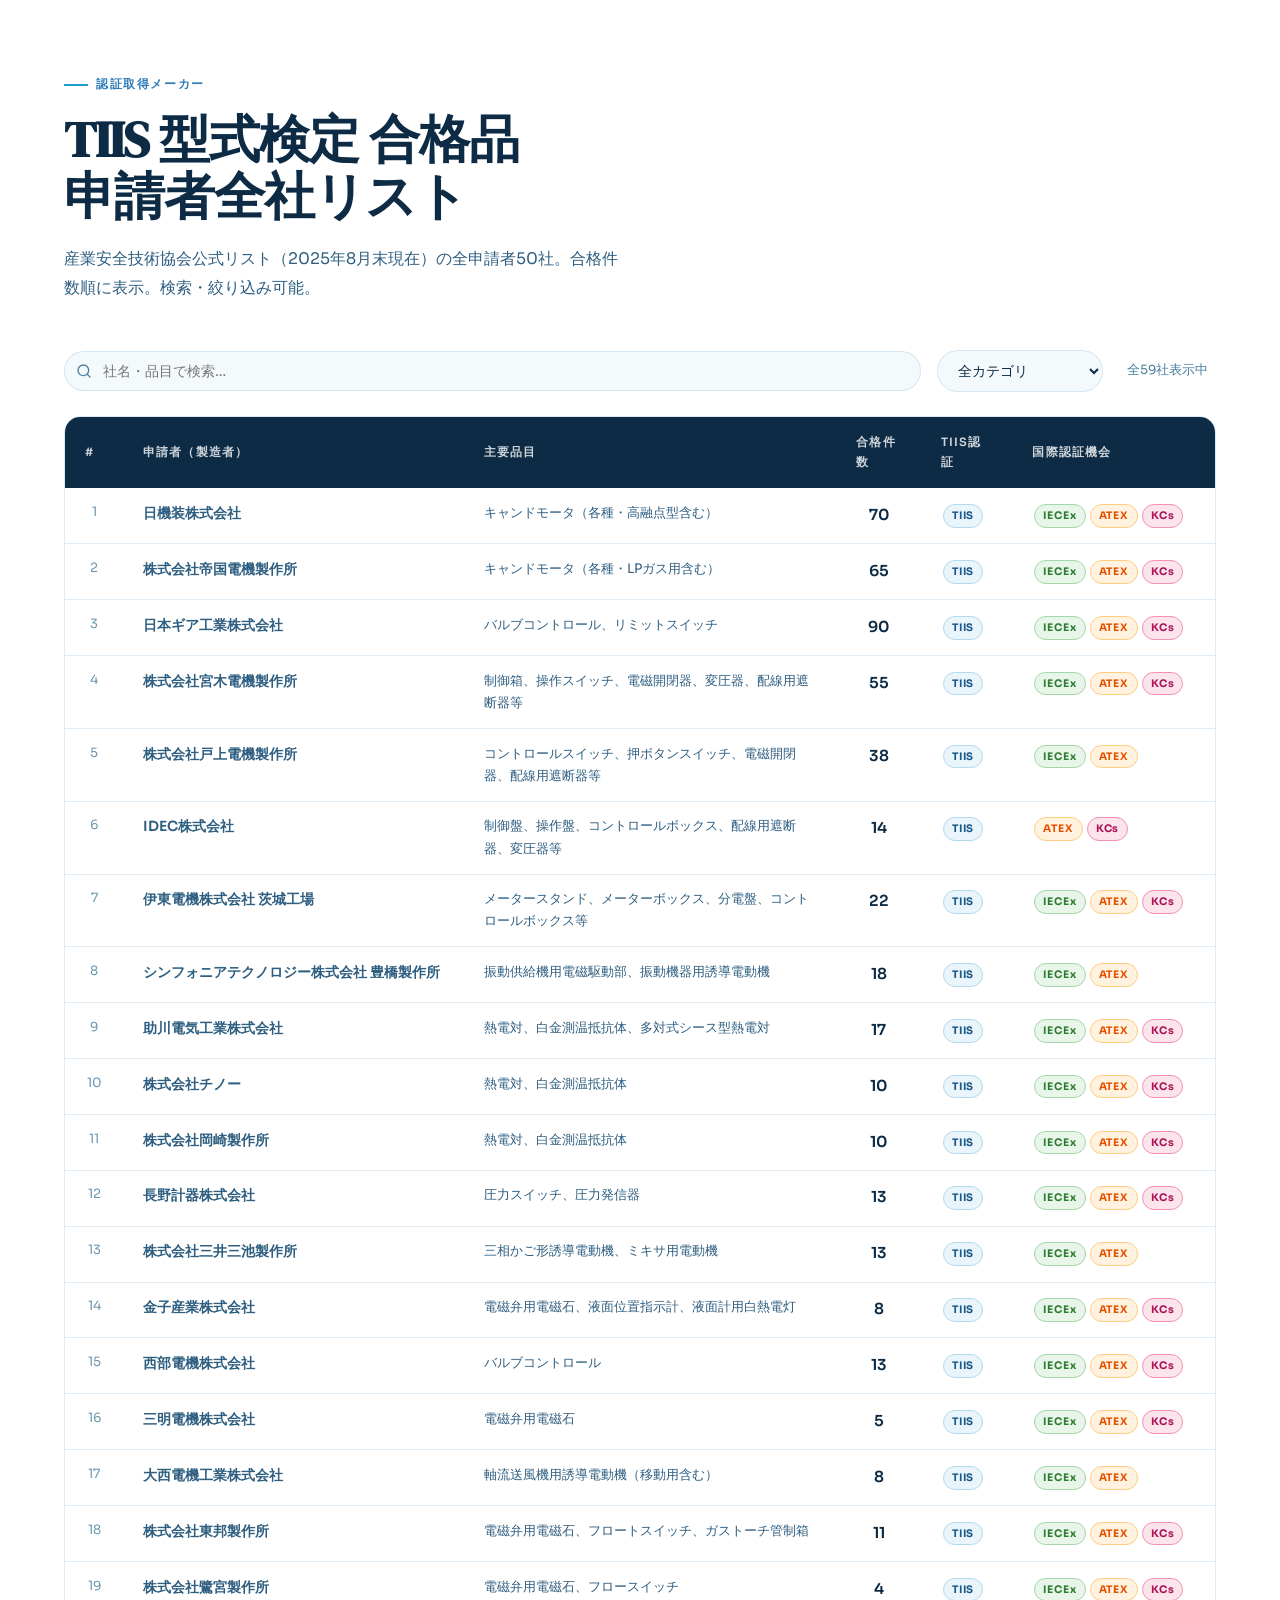
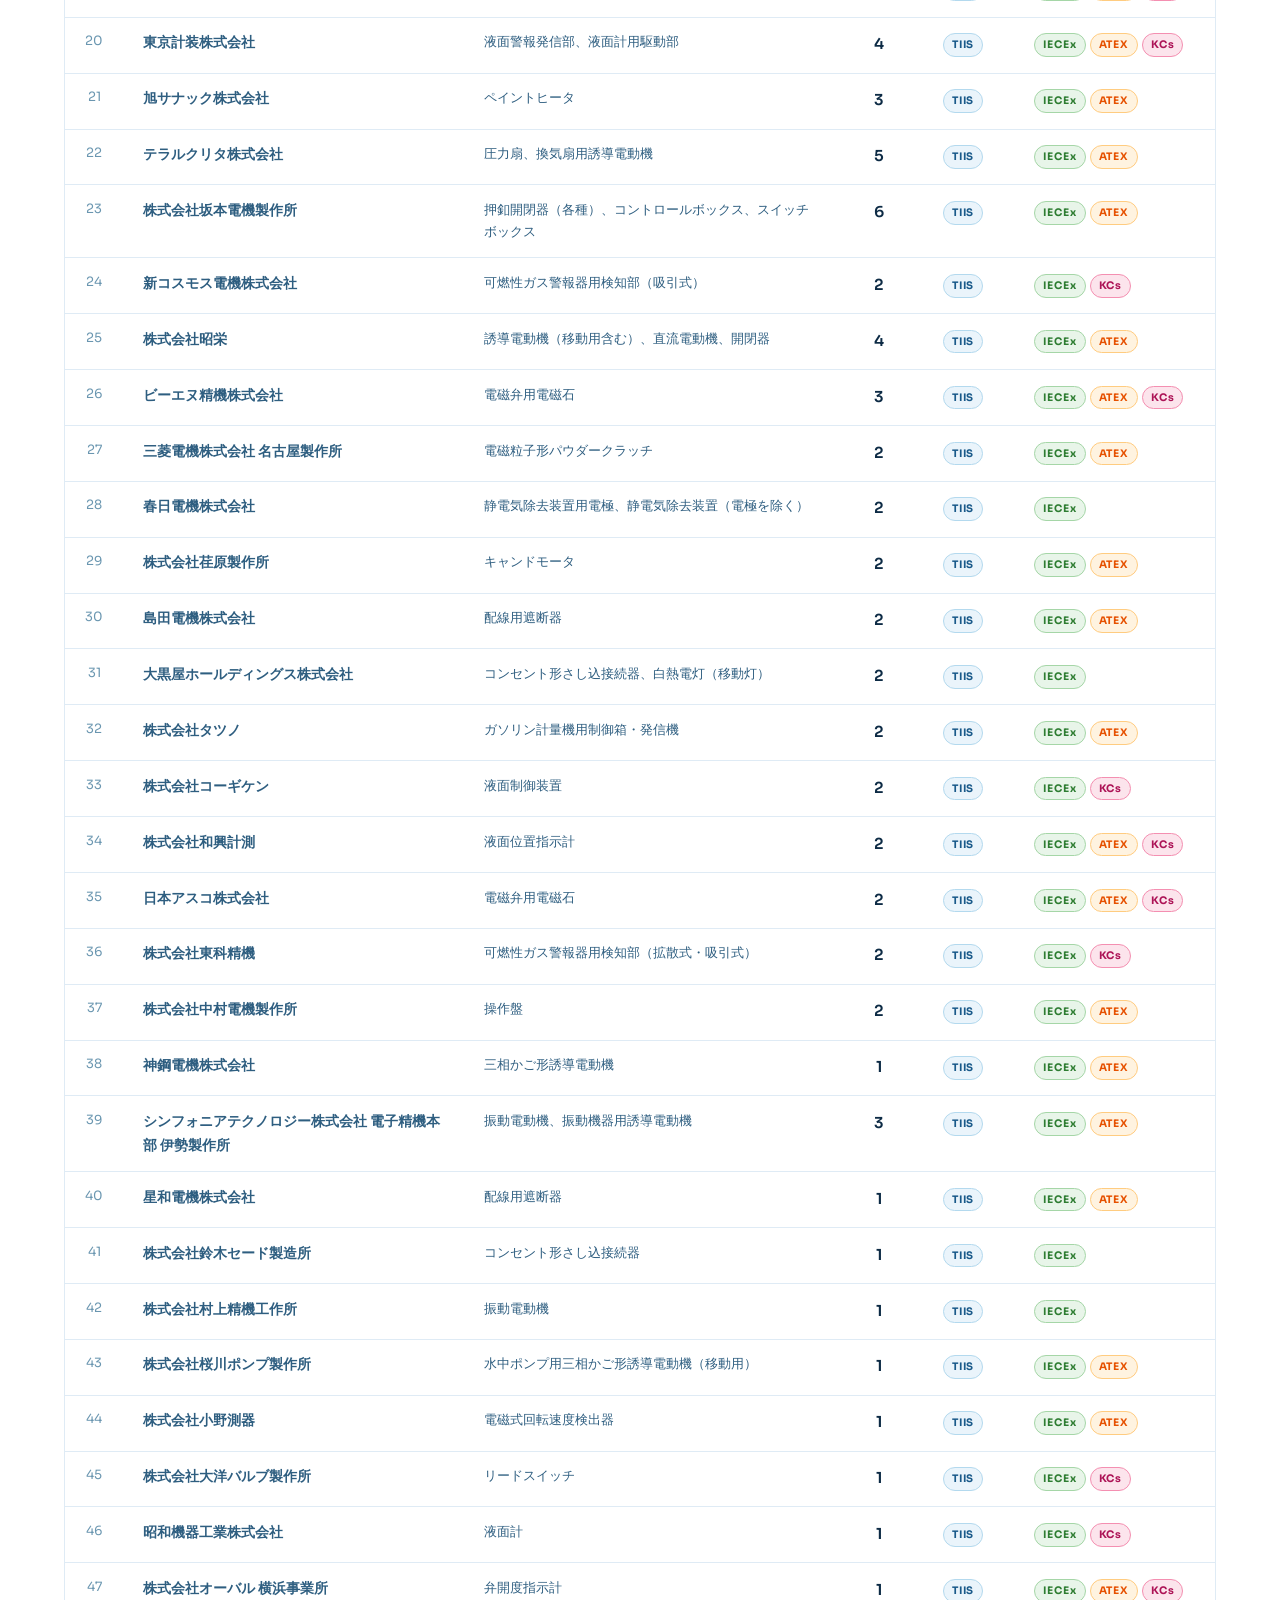
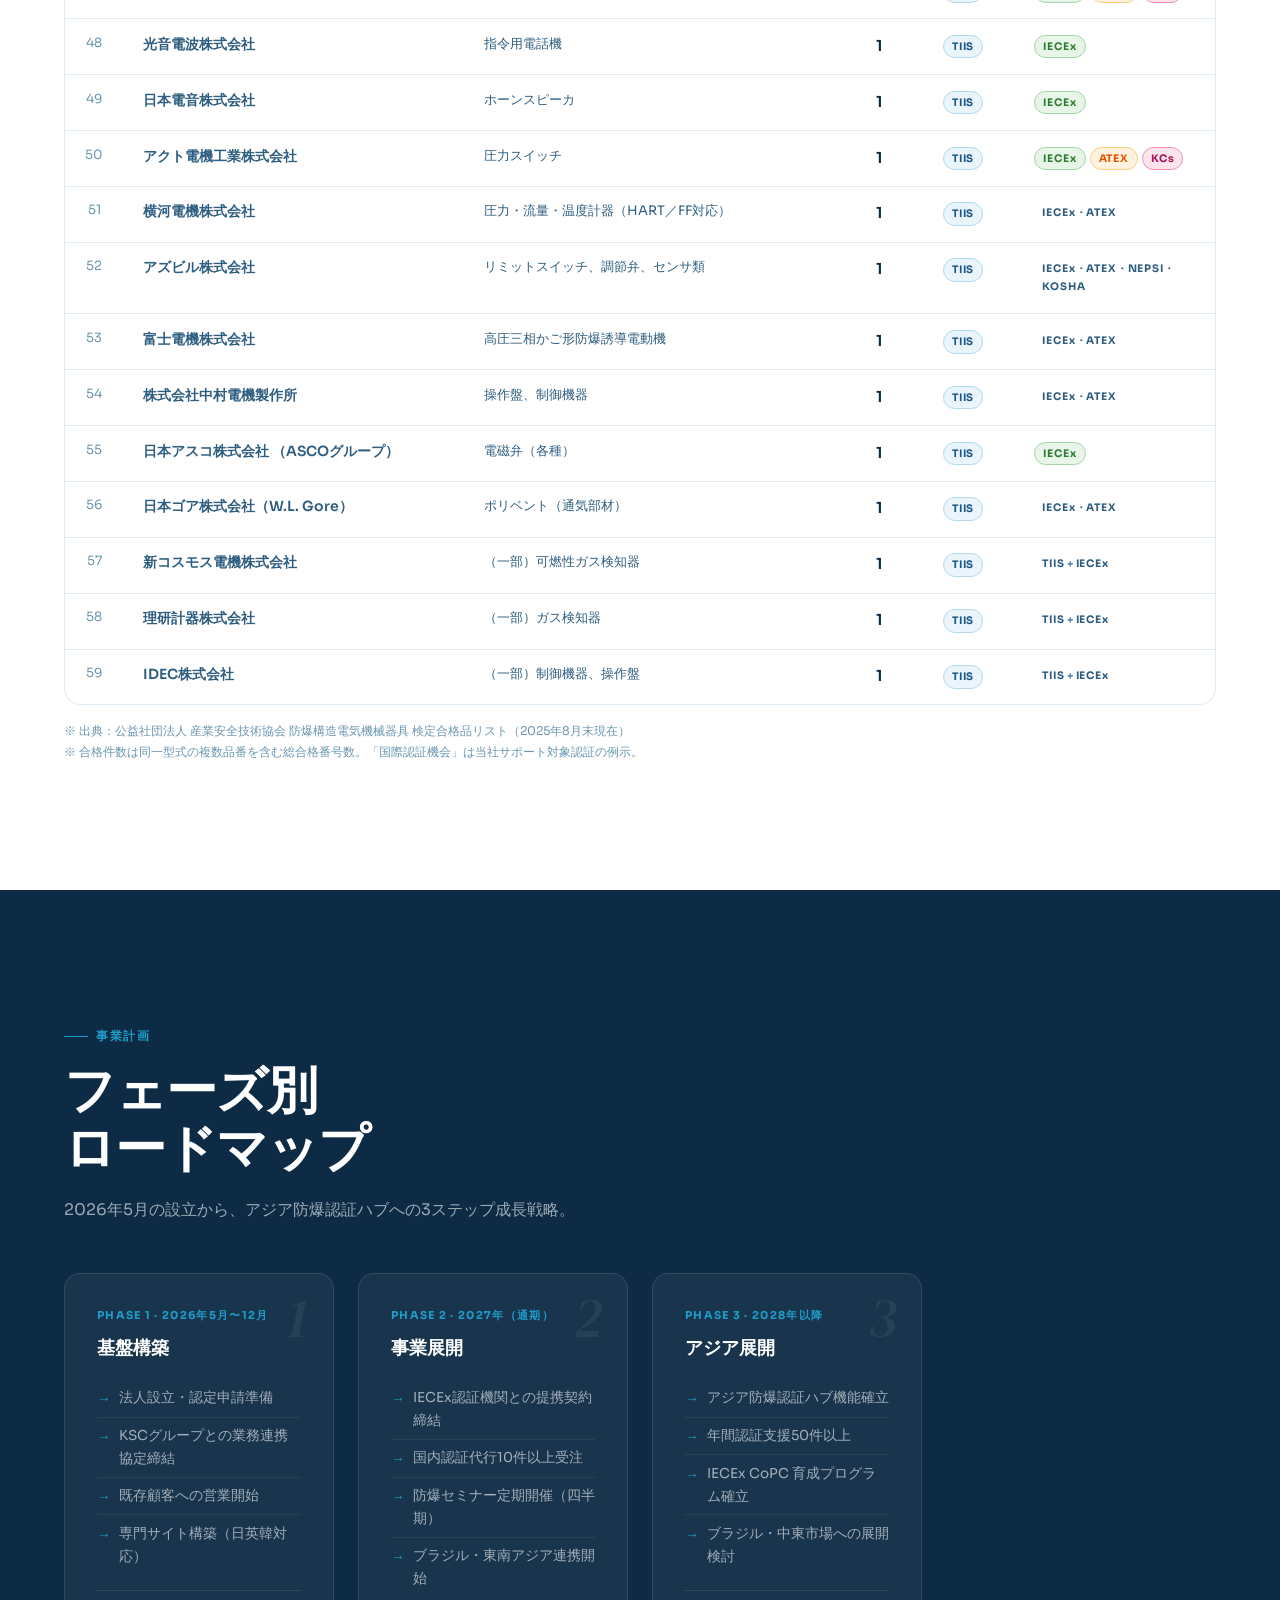
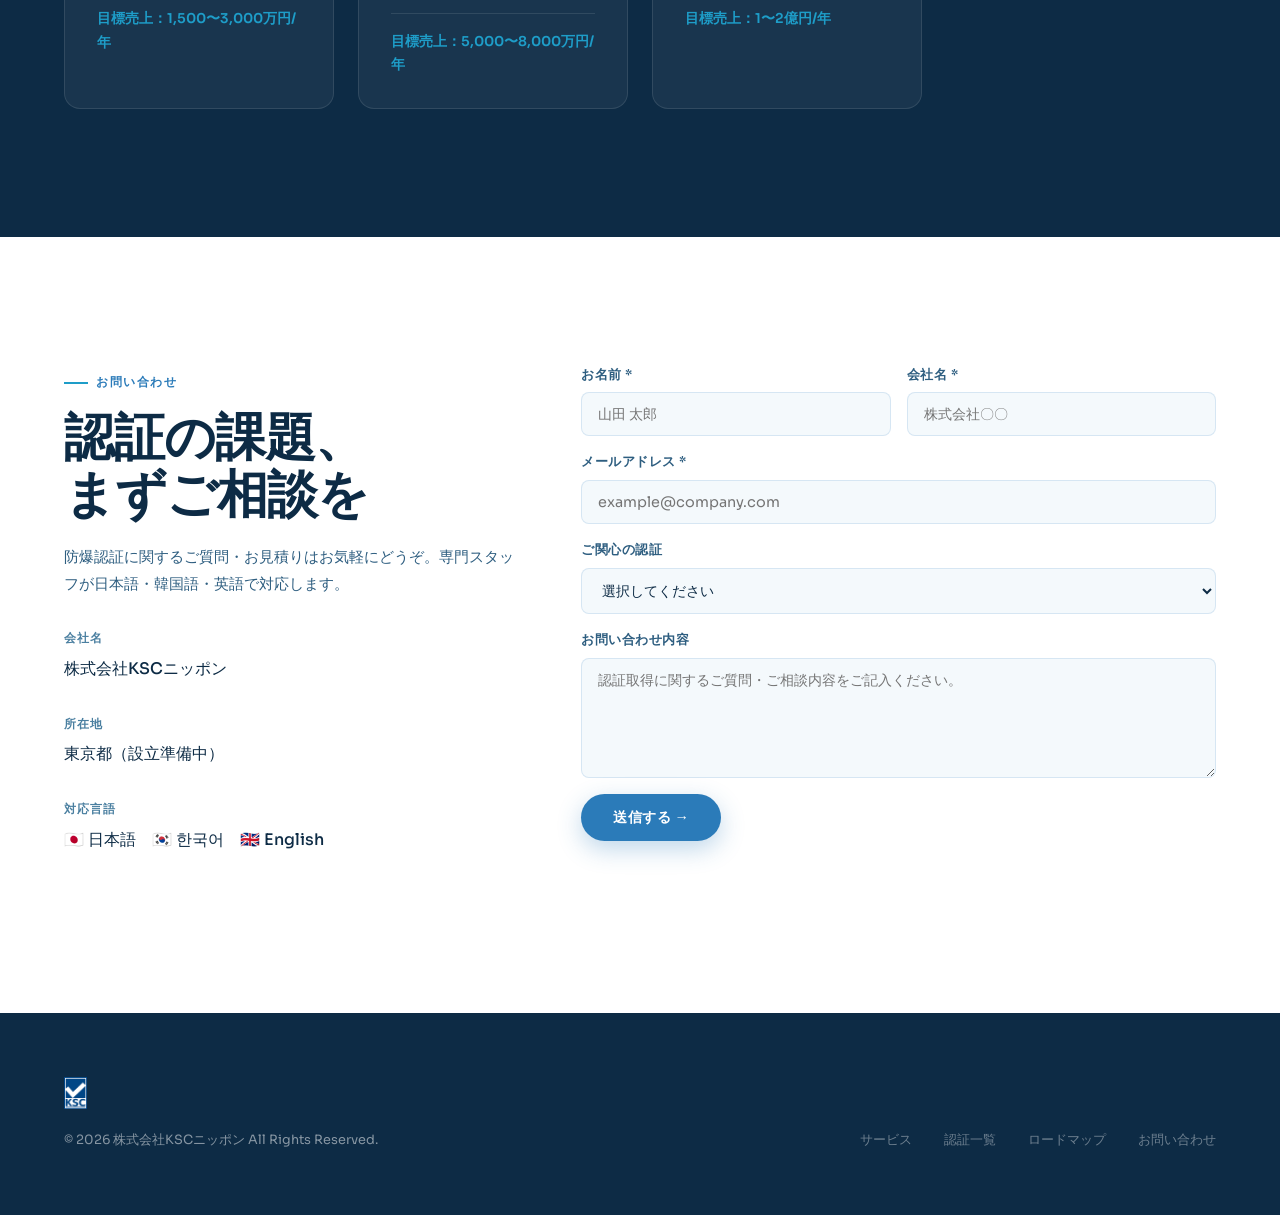
==== commit a036f527: "Add files via upload" ====
--- a/index.html
+++ b/index.html
@@ -7,7 +7,10 @@
 <link rel="preconnect" href="https://fonts.googleapis.com">
 <link rel="preconnect" href="https://fonts.gstatic.com" crossorigin>
 <link href="https://fonts.googleapis.com/css2?family=DM+Serif+Display:ital@0;1&family=Sora:wght@300;400;500;600&family=Noto+Sans+KR:wght@300;400;500;600&display=swap" rel="stylesheet">
+  <!-- ファビコン -->
+<link rel="icon" type="image/png" href="assets/favicon.png">
 <link rel="stylesheet" href="assets/style.css">
+
 </head>
 </head>
 <body data-lang="ja">
@@ -18,9 +21,20 @@
 <!-- ── NAV ───────────────────────────── -->
 <nav id="mainNav">
   <a href="#" class="nav-logo">
+<!-- ──
     <div class="nav-logo-mark">
       <svg viewBox="0 0 24 24"><path d="M12 2L3 7v10l9 5 9-5V7L12 2zm0 2.5l6.5 3.6L12 11.7 5.5 8.1 12 4.5zM5 9.7l6 3.3v6.6L5 16.3V9.7zm8 9.9v-6.6l6-3.3v6.6l-6 3.3z"/></svg>
-    </div>
+  </div>
+ -->
+<div>
+  <a href="#" class="nav-logo">
+    <img src="assets/logo.png" alt="ExManufacturer Logo" class="nav-logo-img">
+    <div>
+      <span class="nav-logo-text">ExManufacturer</span>
+      <span class="nav-logo-sub">Explosion‑proof Certified Partner</span>
+    </div>
+  </a>
+</div>
     <div>
       <span class="nav-logo-text">KSC Nippon</span>
       <span class="nav-logo-sub">防爆認証パートナー</span>
@@ -330,7 +344,11 @@
 <footer>
   <div class="footer-inner">
     <div>
-      <div class="footer-logo">KSC Nippon</div>
+<!--      <div class="footer-logo">KSC Nippon</div> -->
+      <div class="footer-logo">
+        <img src="assets/logo.png" alt="ExManufacturer Logo" style="height:32px;">
+      </div>
+
       <div class="footer-copy" data-ja="© 2026 株式会社KSCニッポン All Rights Reserved." data-kr="© 2026 KSC 니폰 주식회사 All Rights Reserved.">© 2026 株式会社KSCニッポン All Rights Reserved.</div>
     </div>
     <div class="footer-links">
--- a/assets/style.css
+++ b/assets/style.css
@@ -73,6 +73,12 @@
   display: flex; align-items: center; gap: 10px;
   text-decoration: none;
 }
+.nav-logo-img {
+  height: 56px;
+  width: auto;
+  display: block;
+}
+
 .nav-logo-mark {
   width: 36px; height: 36px;
   background: linear-gradient(135deg, var(--azure) 0%, var(--accent) 100%);
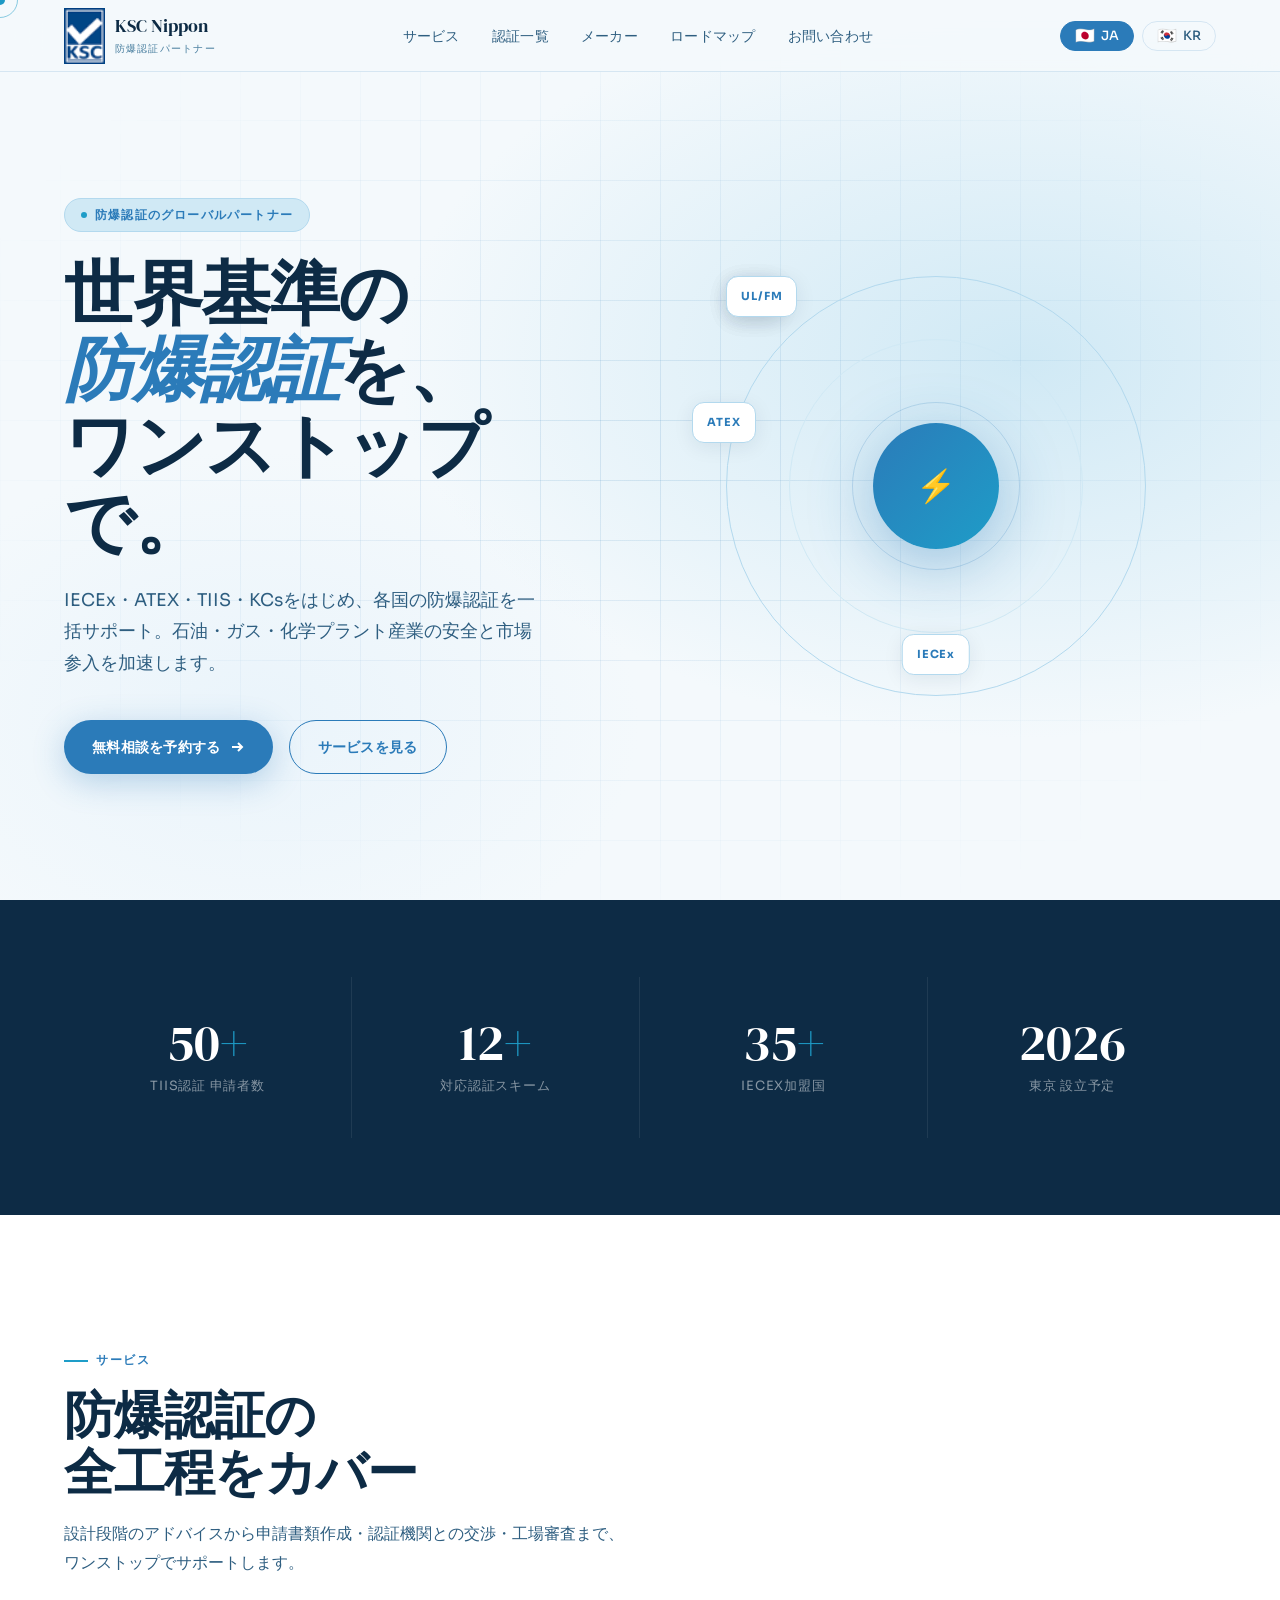
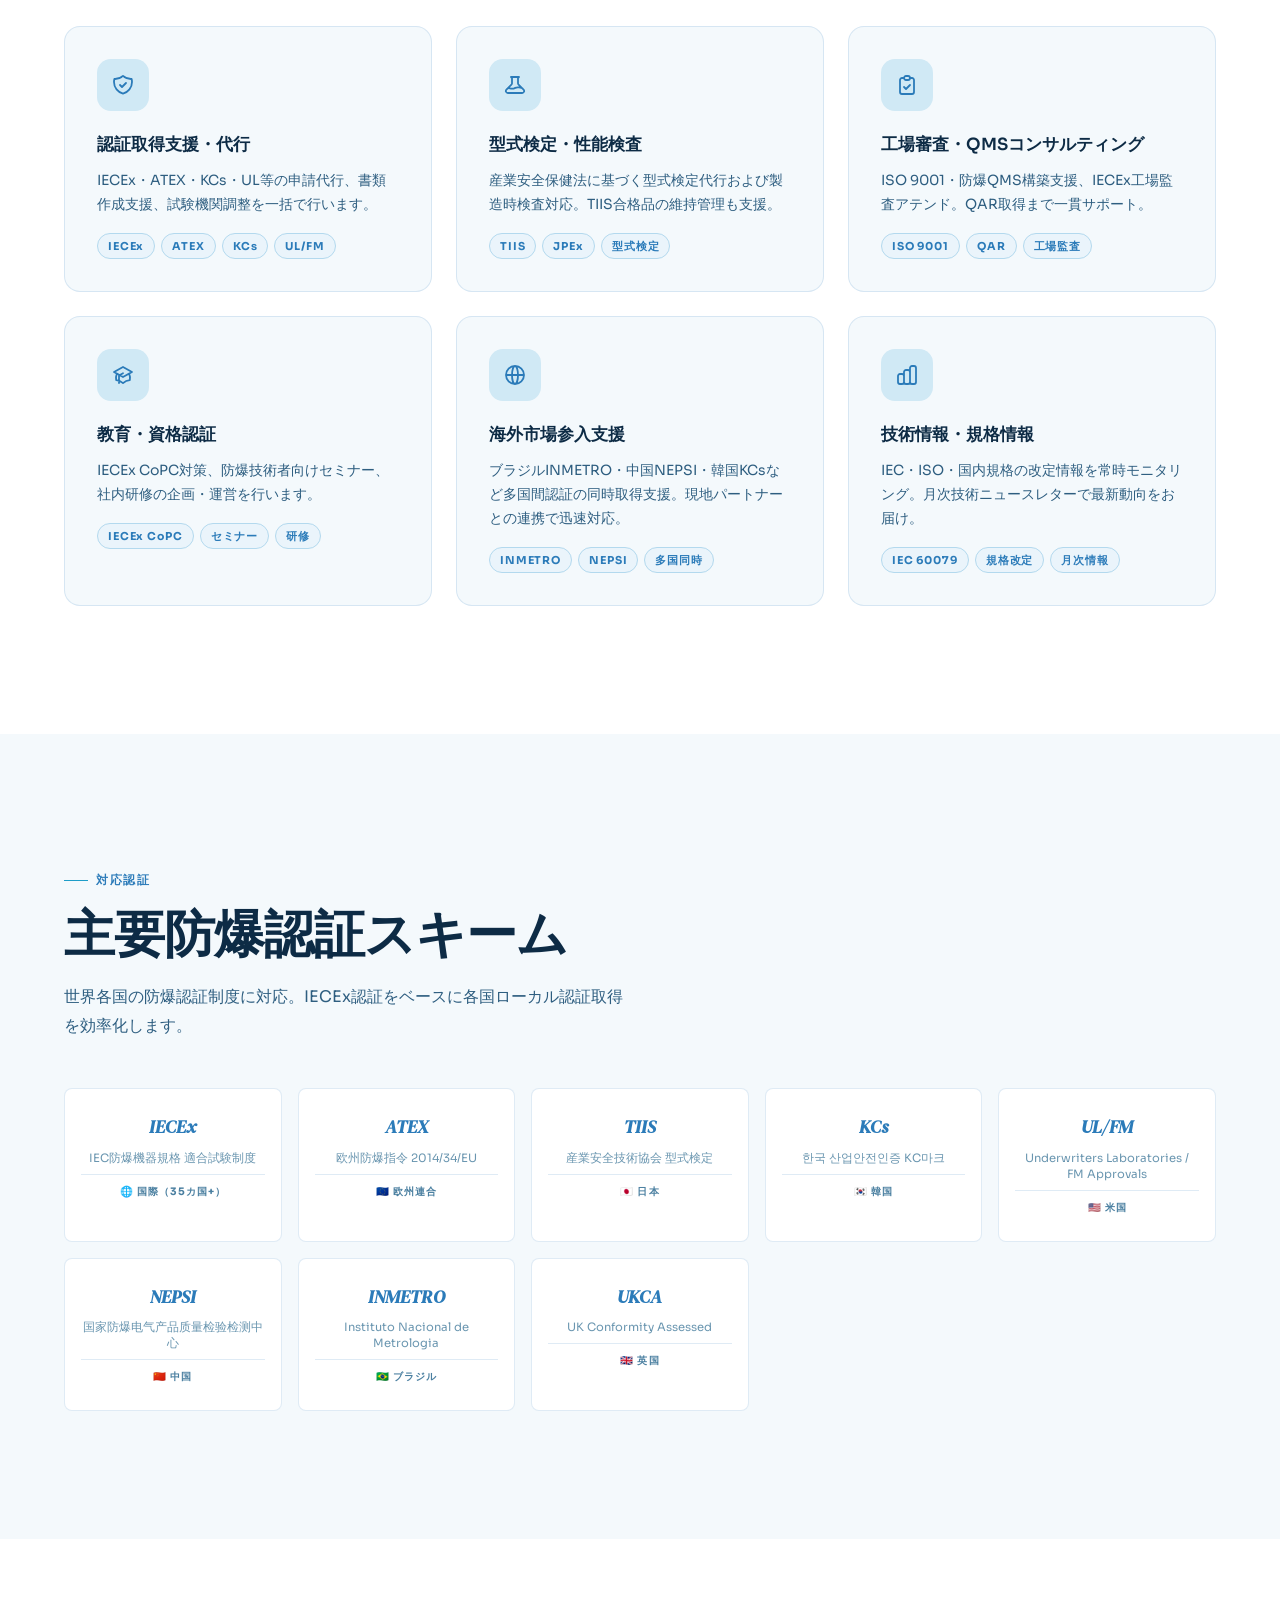
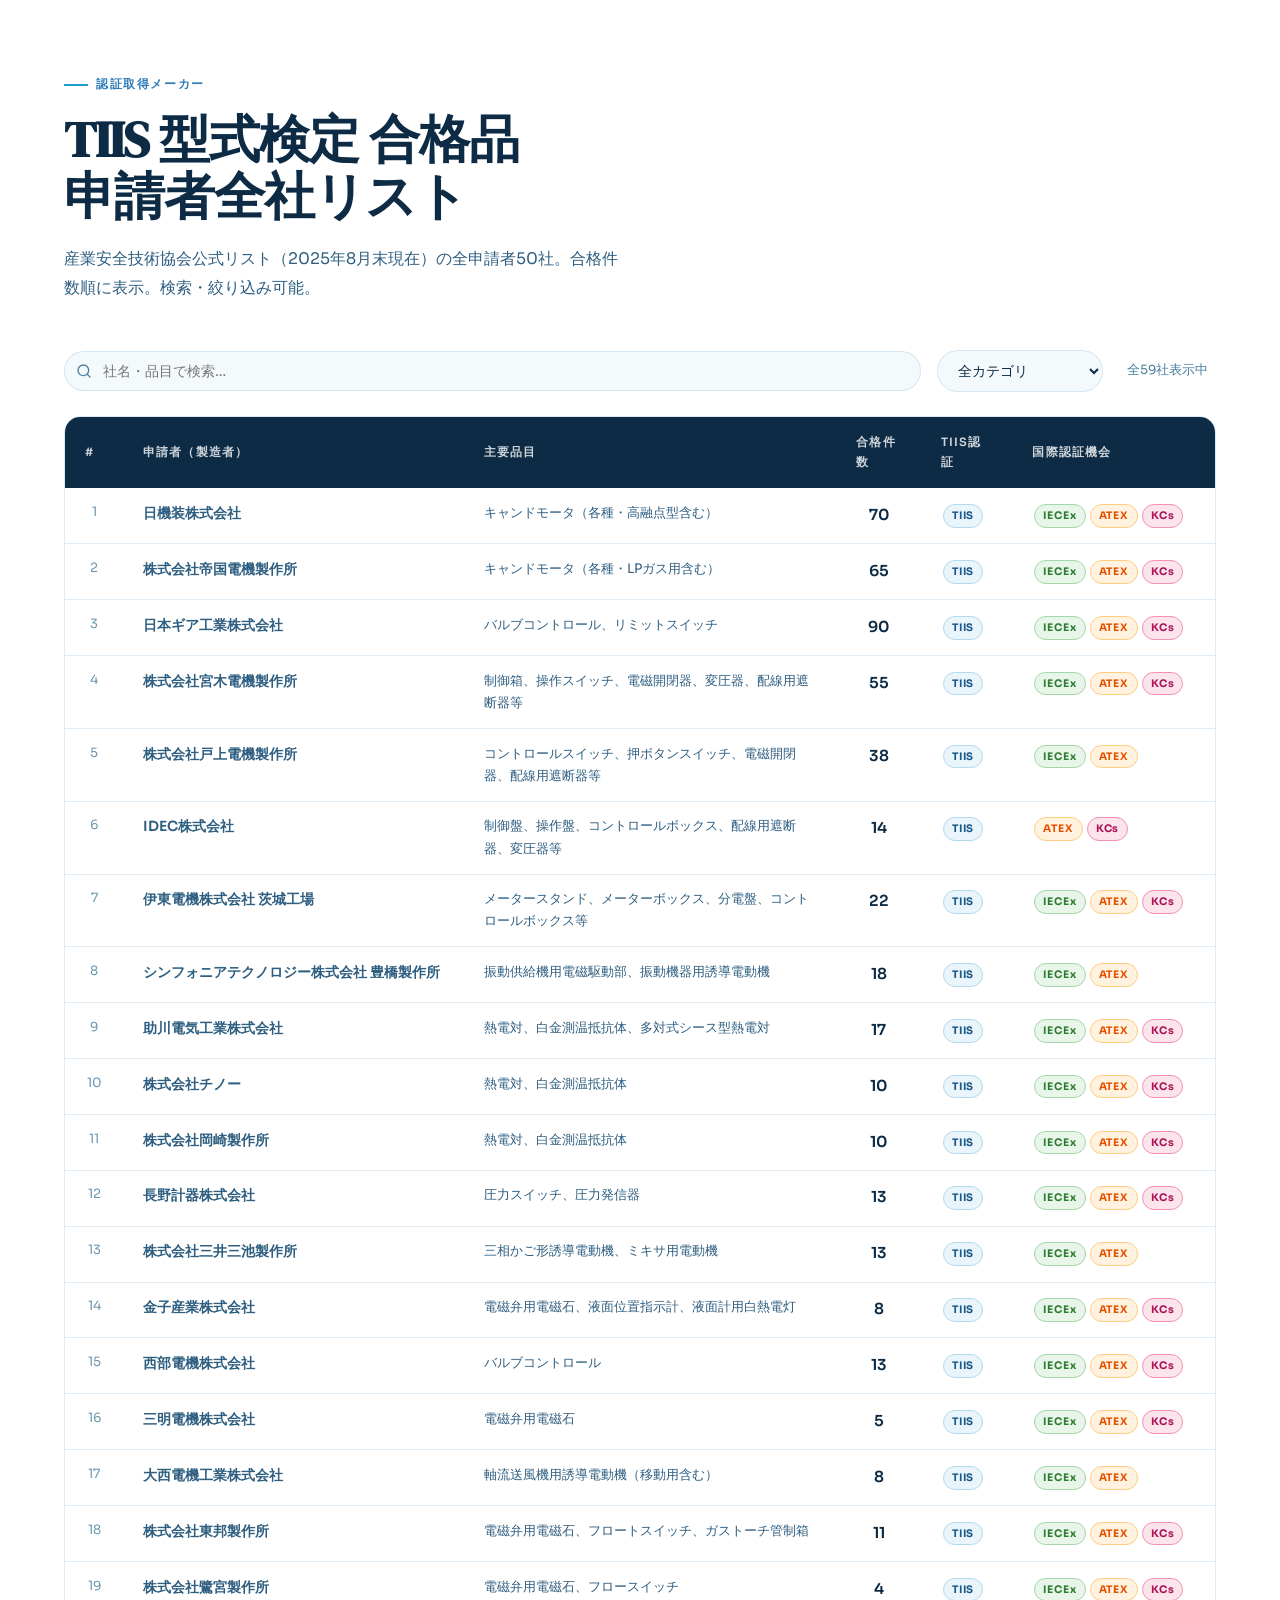
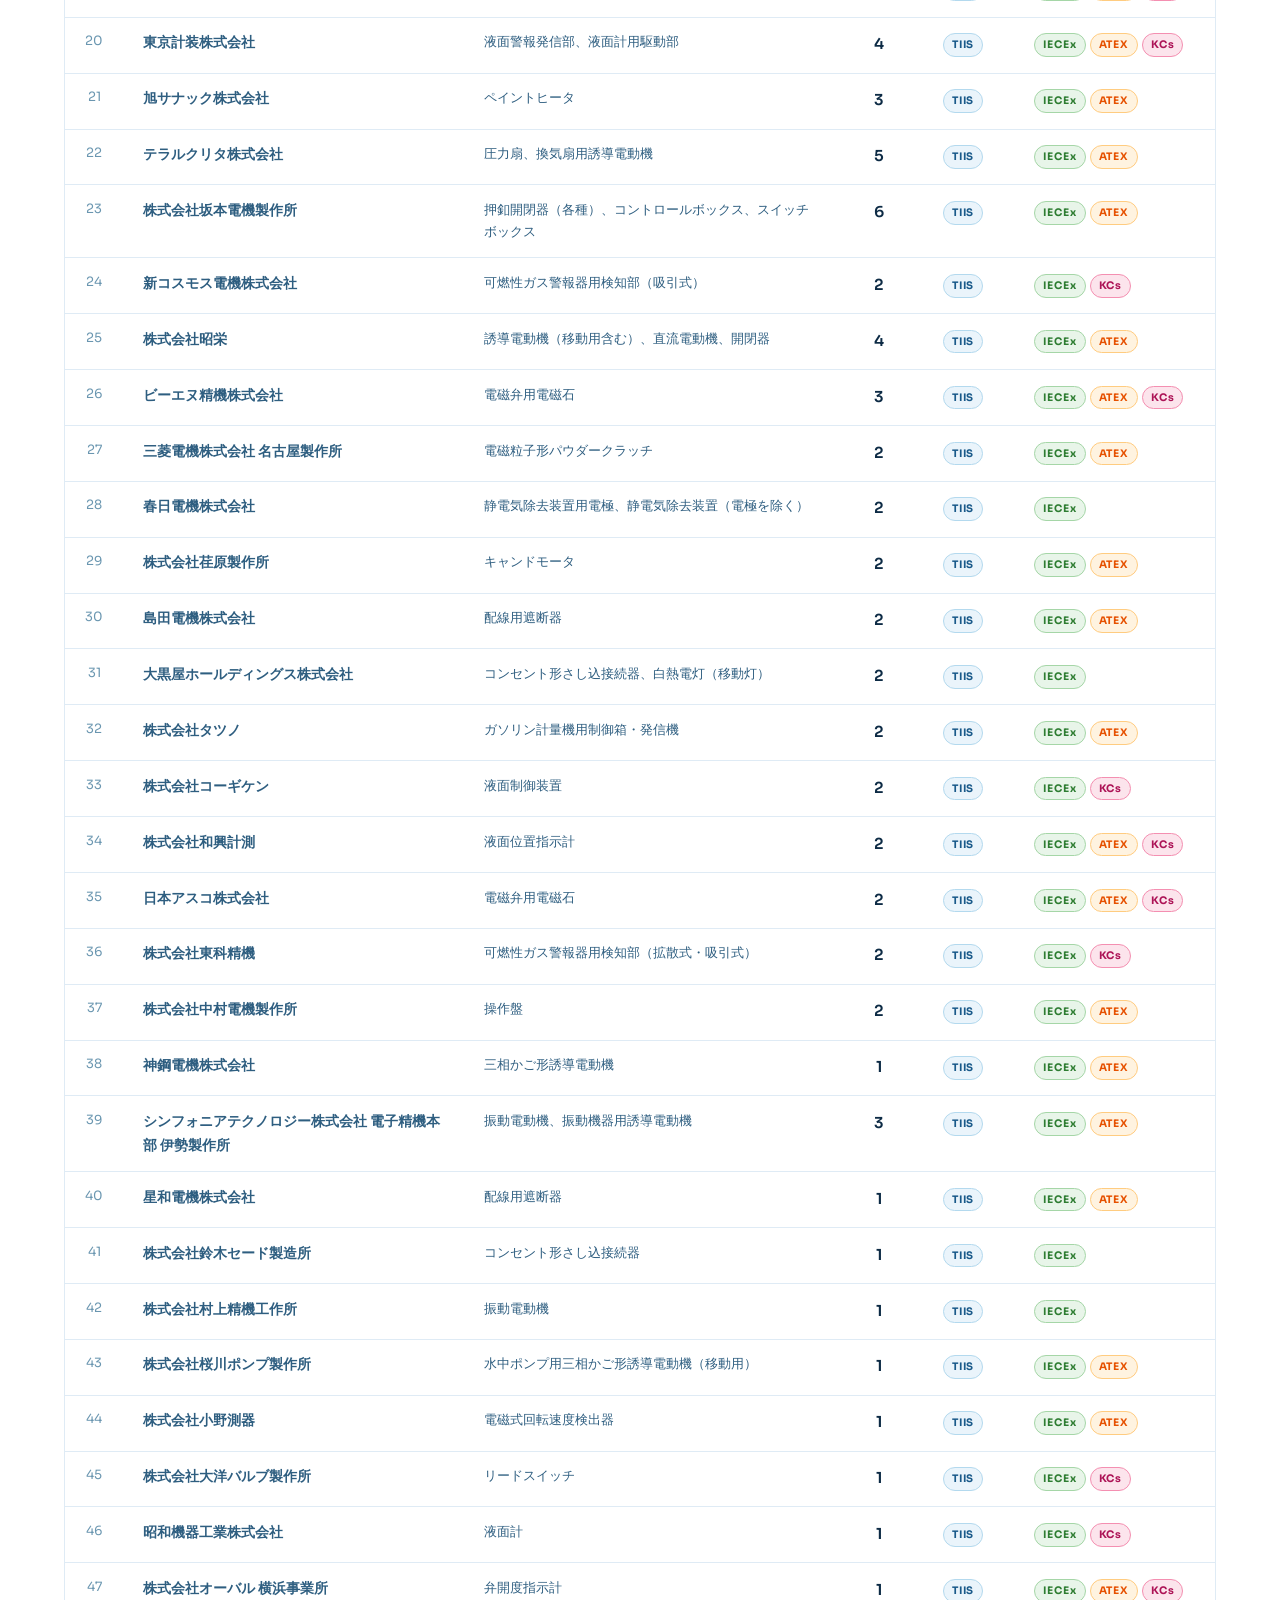
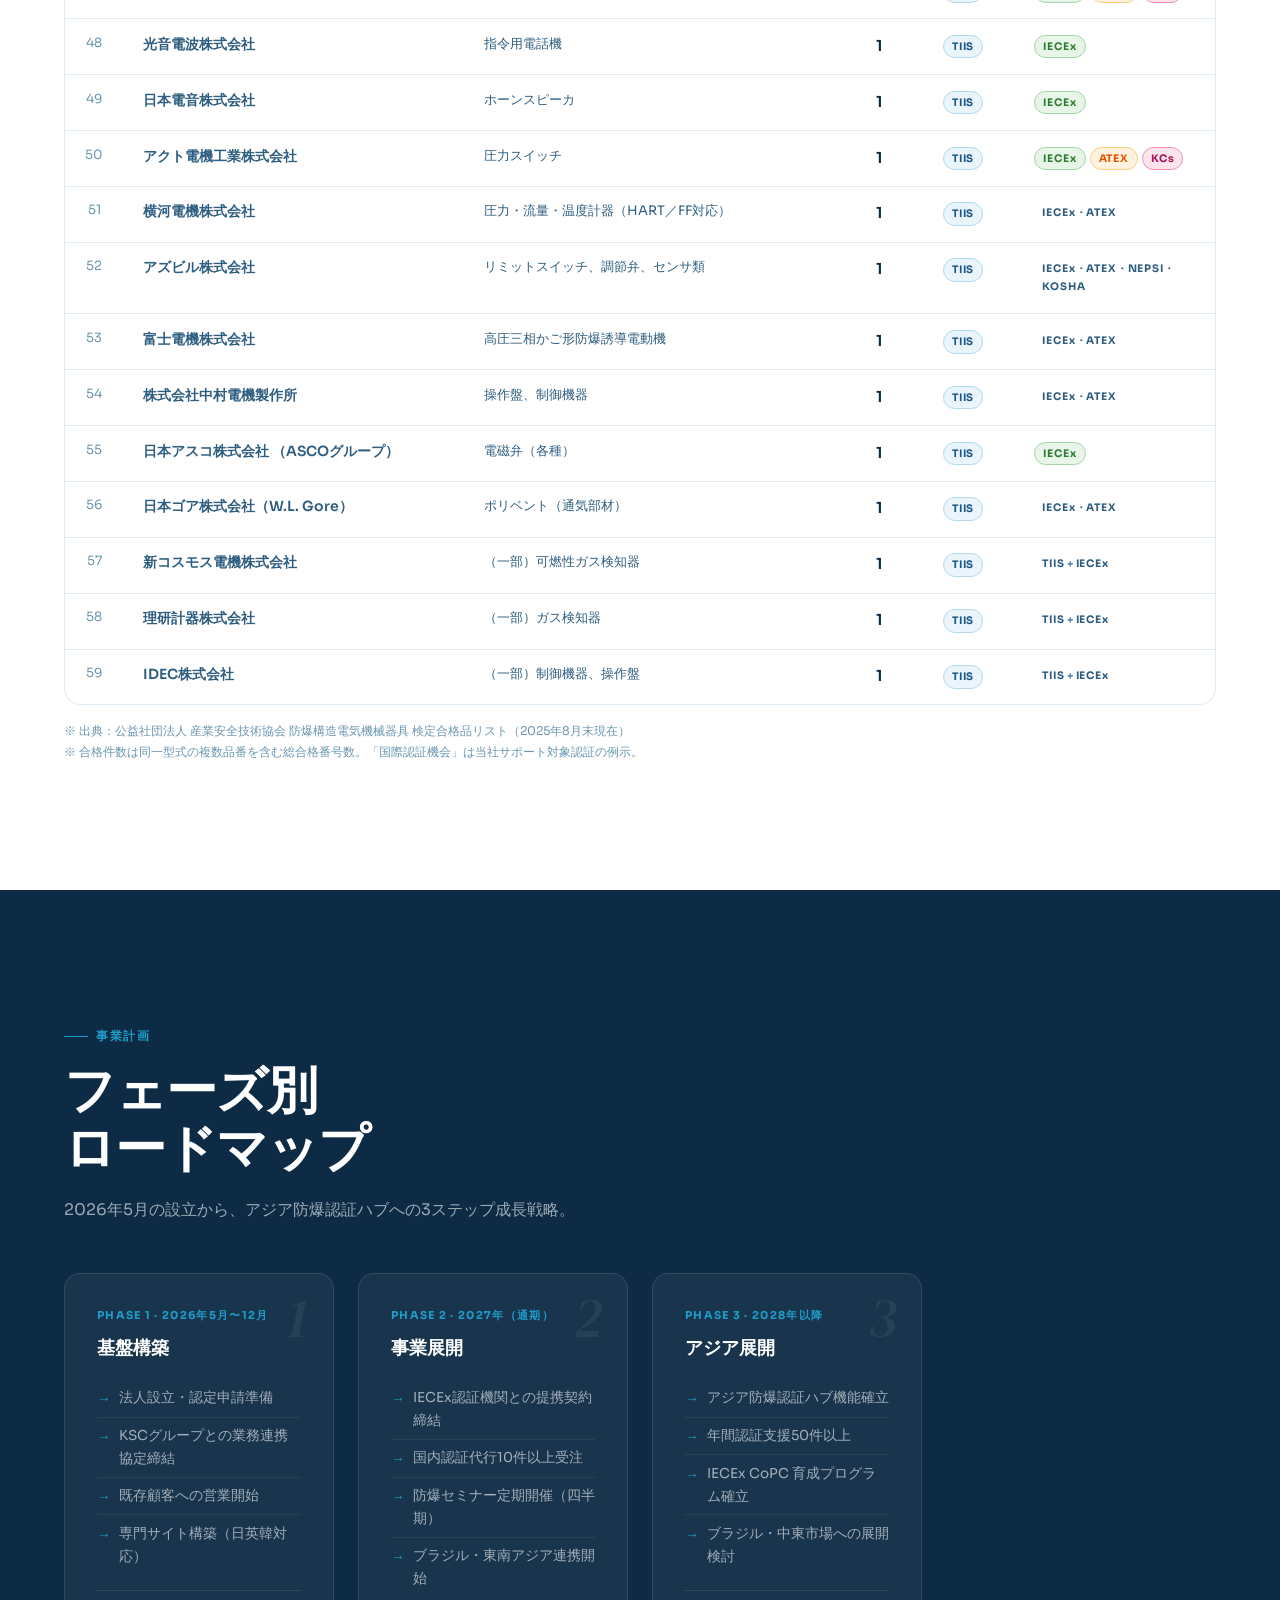
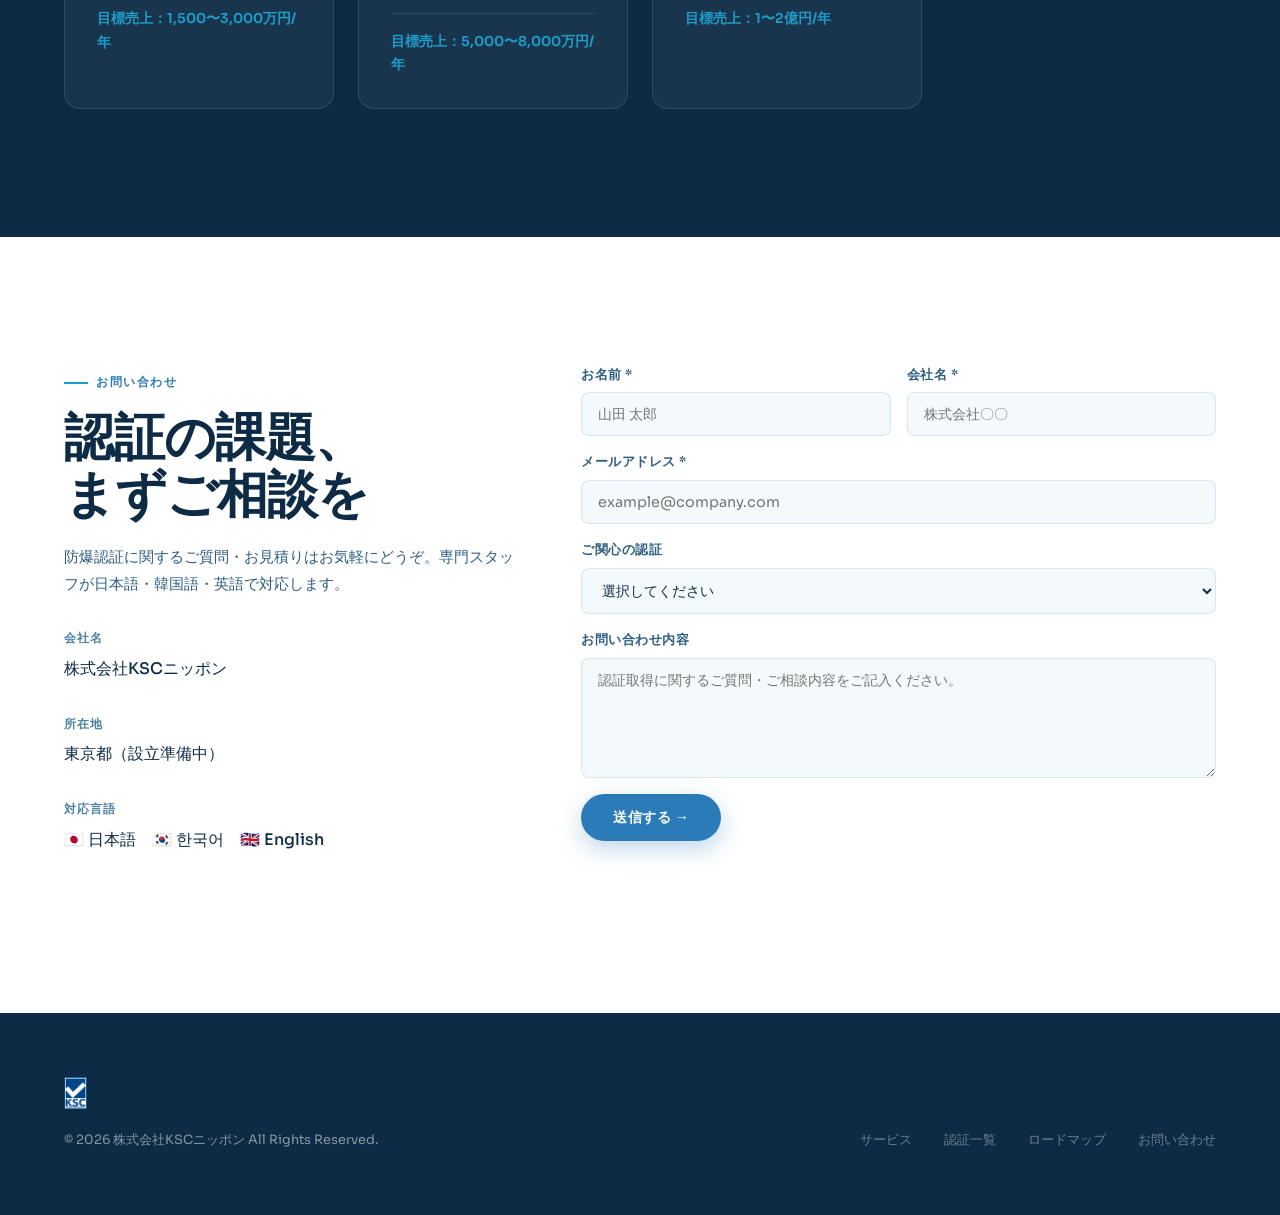
==== commit 26794de8: "Add files via upload" ====
--- a/index.html
+++ b/index.html
@@ -21,20 +21,12 @@
 <!-- ── NAV ───────────────────────────── -->
 <nav id="mainNav">
   <a href="#" class="nav-logo">
+    <img src="assets/favicon.png" alt="ExManufacturer Logo" class="nav-logo-img">
 <!-- ──
     <div class="nav-logo-mark">
       <svg viewBox="0 0 24 24"><path d="M12 2L3 7v10l9 5 9-5V7L12 2zm0 2.5l6.5 3.6L12 11.7 5.5 8.1 12 4.5zM5 9.7l6 3.3v6.6L5 16.3V9.7zm8 9.9v-6.6l6-3.3v6.6l-6 3.3z"/></svg>
   </div>
- -->
-<div>
-  <a href="#" class="nav-logo">
-    <img src="assets/logo.png" alt="ExManufacturer Logo" class="nav-logo-img">
-    <div>
-      <span class="nav-logo-text">ExManufacturer</span>
-      <span class="nav-logo-sub">Explosion‑proof Certified Partner</span>
-    </div>
-  </a>
-</div>
+-->
     <div>
       <span class="nav-logo-text">KSC Nippon</span>
       <span class="nav-logo-sub">防爆認証パートナー</span>
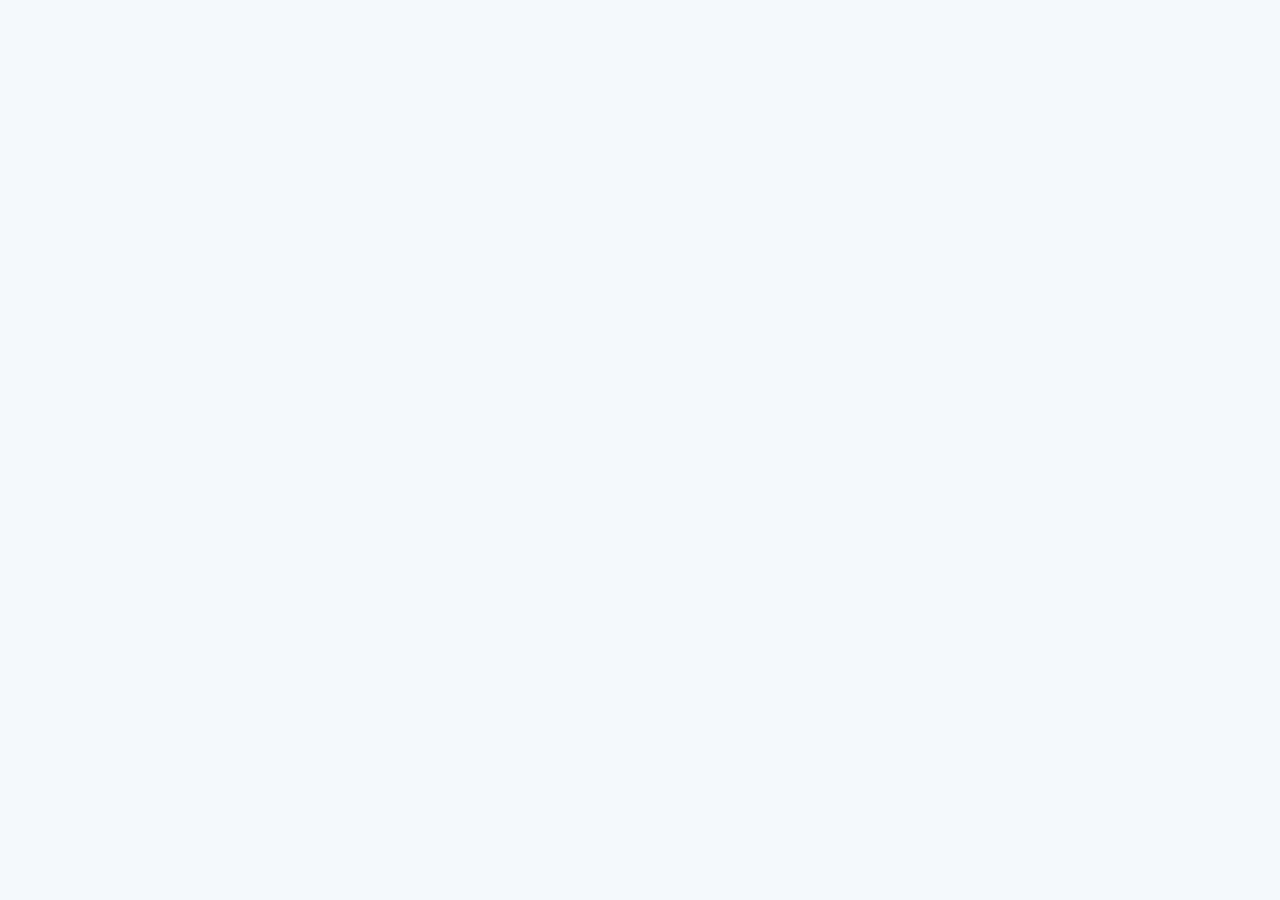
==== commit 40864b3c: "Add files via upload" ====
--- a/index.html
+++ b/index.html
@@ -3,357 +3,15 @@
 <head>
 <meta charset="UTF-8">
 <meta name="viewport" content="width=device-width, initial-scale=1.0">
-<title>KSC Nippon Co., Ltd. — 防爆認証のパートナー</title>
+<title>KSC Nippon Co., Ltd.</title>
 <link rel="preconnect" href="https://fonts.googleapis.com">
 <link rel="preconnect" href="https://fonts.gstatic.com" crossorigin>
 <link href="https://fonts.googleapis.com/css2?family=DM+Serif+Display:ital@0;1&family=Sora:wght@300;400;500;600&family=Noto+Sans+KR:wght@300;400;500;600&display=swap" rel="stylesheet">
-  <!-- ファビコン -->
 <link rel="icon" type="image/png" href="assets/favicon.png">
 <link rel="stylesheet" href="assets/style.css">
-
 </head>
-</head>
-<body data-lang="ja">
-
-<div class="cursor" id="cursor"></div>
-<div class="cursor-ring" id="cursorRing"></div>
-
-<!-- ── NAV ───────────────────────────── -->
-<nav id="mainNav">
-  <a href="#" class="nav-logo">
-    <img src="assets/favicon.png" alt="ExManufacturer Logo" class="nav-logo-img">
-<!-- ──
-    <div class="nav-logo-mark">
-      <svg viewBox="0 0 24 24"><path d="M12 2L3 7v10l9 5 9-5V7L12 2zm0 2.5l6.5 3.6L12 11.7 5.5 8.1 12 4.5zM5 9.7l6 3.3v6.6L5 16.3V9.7zm8 9.9v-6.6l6-3.3v6.6l-6 3.3z"/></svg>
-  </div>
--->
-    <div>
-      <span class="nav-logo-text">KSC Nippon</span>
-      <span class="nav-logo-sub">防爆認証パートナー</span>
-    </div>
-  </a>
-  <ul class="nav-links" id="navLinks">
-    <li><a href="#services" data-ja="サービス" data-kr="서비스">サービス</a></li>
-    <li><a href="#certifications" data-ja="認証一覧" data-kr="인증 현황">認証一覧</a></li>
-    <li><a href="#manufacturers" data-ja="メーカー" data-kr="제조사">メーカー</a></li>
-    <li><a href="#roadmap" data-ja="ロードマップ" data-kr="로드맵">ロードマップ</a></li>
-    <li><a href="#contact" data-ja="お問い合わせ" data-kr="문의하기">お問い合わせ</a></li>
-  </ul>
-  <div class="lang-switcher">
-    <button class="lang-btn active" id="btnJa" onclick="setLang('ja')">
-      <span class="flag">🇯🇵</span> JA
-    </button>
-    <button class="lang-btn" id="btnKr" onclick="setLang('kr')">
-      <span class="flag">🇰🇷</span> KR
-    </button>
-  </div>
-  <button class="hamburger" id="hamburger" onclick="toggleMenu()" aria-label="メニュー">
-    <span></span><span></span><span></span>
-  </button>
-</nav>
-<div class="mobile-menu" id="mobileMenu">
-  <a href="#services" onclick="toggleMenu()" data-ja="サービス" data-kr="서비스">サービス</a>
-  <a href="#certifications" onclick="toggleMenu()" data-ja="認証一覧" data-kr="인증 현황">認証一覧</a>
-  <a href="#manufacturers" onclick="toggleMenu()" data-ja="メーカー" data-kr="제조사">メーカー</a>
-  <a href="#roadmap" onclick="toggleMenu()" data-ja="ロードマップ" data-kr="로드맵">ロードマップ</a>
-  <a href="#contact" onclick="toggleMenu()" data-ja="お問い合わせ" data-kr="문의하기">お問い合わせ</a>
-</div>
-
-<!-- ── HERO ───────────────────────────── -->
-<section class="hero" id="top">
-  <div class="hero-bg"></div>
-  <div class="hero-grid"></div>
-  <div class="hero-content">
-    <div class="hero-eyebrow" data-ja="防爆認証のグローバルパートナー" data-kr="방폭 인증의 글로벌 파트너">防爆認証のグローバルパートナー</div>
-    <h1 class="hero-title" data-ja="世界基準の<br><em>防爆認証</em>を、<br>ワンストップで。" data-kr="세계 기준의<br><em>방폭 인증</em>을,<br>원스톱으로.">世界基準の<br><em>防爆認証</em>を、<br>ワンストップで。</h1>
-    <p class="hero-desc" data-ja="IECEx・ATEX・TIIS・KCsをはじめ、各国の防爆認証を一括サポート。石油・ガス・化学プラント産業の安全と市場参入を加速します。" data-kr="IECEx·ATEX·TIIS·KCs를 비롯한 각국 방폭 인증을 일괄 지원합니다. 석유·가스·화학 플랜트 산업의 안전과 시장 진입을 가속화합니다.">IECEx・ATEX・TIIS・KCsをはじめ、各国の防爆認証を一括サポート。石油・ガス・化学プラント産業の安全と市場参入を加速します。</p>
-    <div class="hero-cta">
-      <a href="#contact" class="btn-primary" data-ja="無料相談を予約する" data-kr="무료 상담 예약">
-        <span>無料相談を予約する</span>
-        <svg class="btn-arrow" viewBox="0 0 16 16" fill="none" stroke="currentColor" stroke-width="2"><path d="M3 8h10M9 4l4 4-4 4"/></svg>
-      </a>
-      <a href="#services" class="btn-secondary" data-ja="サービスを見る" data-kr="서비스 보기">サービスを見る</a>
-    </div>
-  </div>
-  <div class="hero-visual">
-    <div class="cert-diagram">
-      <div class="cert-ring"></div>
-      <div class="cert-ring cert-ring-2"></div>
-      <div class="cert-ring cert-ring-3"></div>
-      <div class="cert-center"><div class="cert-center-icon">⚡</div></div>
-      <div class="cert-badge">IECEx</div>
-      <div class="cert-badge">ATEX</div>
-      <div class="cert-badge">KCs</div>
-      <div class="cert-badge">TIIS</div>
-      <div class="cert-badge">UL/FM</div>
-    </div>
-  </div>
-</section>
-
-<!-- ── STATS ──────────────────────────── -->
-<div class="stats">
-  <div class="stat-item reveal">
-    <div class="stat-num">50<span>+</span></div>
-    <div class="stat-label" data-ja="TIIS認証 申請者数" data-kr="TIIS 인증 신청자 수">TIIS認証 申請者数</div>
-  </div>
-  <div class="stat-item reveal reveal-delay-1">
-    <div class="stat-num">12<span>+</span></div>
-    <div class="stat-label" data-ja="対応認証スキーム" data-kr="대응 인증 스킴">対応認証スキーム</div>
-  </div>
-  <div class="stat-item reveal reveal-delay-2">
-    <div class="stat-num">35<span>+</span></div>
-    <div class="stat-label" data-ja="IECEx加盟国" data-kr="IECEx 가맹국">IECEx加盟国</div>
-  </div>
-  <div class="stat-item reveal reveal-delay-3">
-    <div class="stat-num">2026</div>
-    <div class="stat-label" data-ja="東京 設立予定" data-kr="도쿄 설립 예정">東京 設立予定</div>
-  </div>
-</div>
-
-<!-- ── SERVICES ───────────────────────── -->
-<section class="services" id="services">
-  <div class="section-label" data-ja="サービス" data-kr="서비스">サービス</div>
-  <h2 class="section-title reveal" data-ja="防爆認証の<br>全工程をカバー" data-kr="방폭 인증의<br>전 과정을 커버">防爆認証の<br>全工程をカバー</h2>
-  <p class="section-desc reveal" data-ja="設計段階のアドバイスから申請書類作成・認証機関との交渉・工場審査まで、ワンストップでサポートします。" data-kr="설계 단계 자문부터 신청 서류 작성·인증기관 협상·공장심사까지, 원스톱으로 지원합니다.">設計段階のアドバイスから申請書類作成・認証機関との交渉・工場審査まで、ワンストップでサポートします。</p>
-  <div class="services-grid">
-    <div class="service-card reveal">
-      <div class="service-icon">
-        <svg viewBox="0 0 24 24"><path d="M9 12l2 2 4-4m5.618-4.016A11.955 11.955 0 0112 2.944a11.955 11.955 0 01-8.618 3.04A12.02 12.02 0 003 9c0 5.591 3.824 10.29 9 11.622 5.176-1.332 9-6.03 9-11.622 0-1.042-.133-2.052-.382-3.016z"/></svg>
-      </div>
-      <div class="service-title" data-ja="認証取得支援・代行" data-kr="인증 취득 지원·대행">認証取得支援・代行</div>
-      <div class="service-desc" data-ja="IECEx・ATEX・KCs・UL等の申請代行、書類作成支援、試験機関調整を一括で行います。" data-kr="IECEx·ATEX·KCs·UL 등의 신청 대행, 서류 작성 지원, 시험기관 조정을 일괄로 수행합니다.">IECEx・ATEX・KCs・UL等の申請代行、書類作成支援、試験機関調整を一括で行います。</div>
-      <div class="service-tags"><span class="tag">IECEx</span><span class="tag">ATEX</span><span class="tag">KCs</span><span class="tag">UL/FM</span></div>
-    </div>
-    <div class="service-card reveal reveal-delay-1">
-      <div class="service-icon">
-        <svg viewBox="0 0 24 24"><path d="M19.428 15.428a2 2 0 00-1.022-.547l-2.387-.477a6 6 0 00-3.86.517l-.318.158a6 6 0 01-3.86.517L6.05 15.21a2 2 0 00-1.806.547M8 4h8l-1 1v5.172a2 2 0 00.586 1.414l5 5c1.26 1.26.367 3.414-1.415 3.414H4.828c-1.782 0-2.674-2.154-1.414-3.414l5-5A2 2 0 009 10.172V5L8 4z"/></svg>
-      </div>
-      <div class="service-title" data-ja="型式検定・性能検査" data-kr="형식검정·성능검사">型式検定・性能検査</div>
-      <div class="service-desc" data-ja="産業安全保健法に基づく型式検定代行および製造時検査対応。TIIS合格品の維持管理も支援。" data-kr="산업안전보건법에 근거한 형식검정 대행 및 제조 시 검사 대응. TIIS 합격품 유지관리도 지원합니다.">産業安全保健法に基づく型式検定代行および製造時検査対応。TIIS合格品の維持管理も支援。</div>
-      <div class="service-tags"><span class="tag">TIIS</span><span class="tag">JPEx</span><span class="tag">型式検定</span></div>
-    </div>
-    <div class="service-card reveal reveal-delay-2">
-      <div class="service-icon">
-        <svg viewBox="0 0 24 24"><path d="M9 5H7a2 2 0 00-2 2v12a2 2 0 002 2h10a2 2 0 002-2V7a2 2 0 00-2-2h-2M9 5a2 2 0 002 2h2a2 2 0 002-2M9 5a2 2 0 012-2h2a2 2 0 012 2m-6 9l2 2 4-4"/></svg>
-      </div>
-      <div class="service-title" data-ja="工場審査・QMSコンサルティング" data-kr="공장심사·QMS 컨설팅">工場審査・QMSコンサルティング</div>
-      <div class="service-desc" data-ja="ISO 9001・防爆QMS構築支援、IECEx工場監査アテンド。QAR取得まで一貫サポート。" data-kr="ISO 9001·방폭 QMS 구축 지원, IECEx 공장감사 어텐드. QAR 취득까지 일관 지원합니다.">ISO 9001・防爆QMS構築支援、IECEx工場監査アテンド。QAR取得まで一貫サポート。</div>
-      <div class="service-tags"><span class="tag">ISO 9001</span><span class="tag">QAR</span><span class="tag">工場監査</span></div>
-    </div>
-    <div class="service-card reveal reveal-delay-3">
-      <div class="service-icon">
-        <svg viewBox="0 0 24 24"><path d="M12 14l9-5-9-5-9 5 9 5zm0 0l6.16-3.422a12.083 12.083 0 01.665 6.479A11.952 11.952 0 0012 20.055a11.952 11.952 0 00-6.824-2.998 12.078 12.078 0 01.665-6.479L12 14zm-4 6v-7.5l4-2.222"/></svg>
-      </div>
-      <div class="service-title" data-ja="教育・資格認証" data-kr="교육·자격 인증">教育・資格認証</div>
-      <div class="service-desc" data-ja="IECEx CoPC対策、防爆技術者向けセミナー、社内研修の企画・運営を行います。" data-kr="IECEx CoPC 대책, 방폭 기술자 세미나, 사내 연수 기획·운영을 수행합니다.">IECEx CoPC対策、防爆技術者向けセミナー、社内研修の企画・運営を行います。</div>
-      <div class="service-tags"><span class="tag">IECEx CoPC</span><span class="tag">セミナー</span><span class="tag">研修</span></div>
-    </div>
-    <div class="service-card reveal">
-      <div class="service-icon">
-        <svg viewBox="0 0 24 24"><path d="M21 12a9 9 0 01-9 9m9-9a9 9 0 00-9-9m9 9H3m9 9a9 9 0 01-9-9m9 9c1.657 0 3-4.03 3-9s-1.343-9-3-9m0 18c-1.657 0-3-4.03-3-9s1.343-9 3-9m-9 9a9 9 0 019-9"/></svg>
-      </div>
-      <div class="service-title" data-ja="海外市場参入支援" data-kr="해외 시장 진출 지원">海外市場参入支援</div>
-      <div class="service-desc" data-ja="ブラジルINMETRO・中国NEPSI・韓国KCsなど多国間認証の同時取得支援。現地パートナーとの連携で迅速対応。" data-kr="브라질 INMETRO·중국 NEPSI·한국 KCs 등 다국간 인증 동시 취득 지원. 현지 파트너와의 연계로 신속 대응합니다.">ブラジルINMETRO・中国NEPSI・韓国KCsなど多国間認証の同時取得支援。現地パートナーとの連携で迅速対応。</div>
-      <div class="service-tags"><span class="tag">INMETRO</span><span class="tag">NEPSI</span><span class="tag">多国同時</span></div>
-    </div>
-    <div class="service-card reveal reveal-delay-1">
-      <div class="service-icon">
-        <svg viewBox="0 0 24 24"><path d="M9 19v-6a2 2 0 00-2-2H5a2 2 0 00-2 2v6a2 2 0 002 2h2a2 2 0 002-2zm0 0V9a2 2 0 012-2h2a2 2 0 012 2v10m-6 0a2 2 0 002 2h2a2 2 0 002-2m0 0V5a2 2 0 012-2h2a2 2 0 012 2v14a2 2 0 01-2 2h-2a2 2 0 01-2-2z"/></svg>
-      </div>
-      <div class="service-title" data-ja="技術情報・規格情報" data-kr="기술 정보·규격 정보">技術情報・規格情報</div>
-      <div class="service-desc" data-ja="IEC・ISO・国内規格の改定情報を常時モニタリング。月次技術ニュースレターで最新動向をお届け。" data-kr="IEC·ISO·국내 규격 개정 정보를 상시 모니터링. 월간 기술 뉴스레터로 최신 동향을 전달합니다.">IEC・ISO・国内規格の改定情報を常時モニタリング。月次技術ニュースレターで最新動向をお届け。</div>
-      <div class="service-tags"><span class="tag">IEC 60079</span><span class="tag">規格改定</span><span class="tag">月次情報</span></div>
-    </div>
-  </div>
-</section>
-
-<!-- ── CERTIFICATIONS ─────────────────── -->
-<section class="certifications" id="certifications">
-  <div class="section-label" data-ja="対応認証" data-kr="대응 인증">対応認証</div>
-  <h2 class="section-title reveal" data-ja="主要防爆認証スキーム" data-kr="주요 방폭 인증 스킴">主要防爆認証スキーム</h2>
-  <p class="section-desc reveal" data-ja="世界各国の防爆認証制度に対応。IECEx認証をベースに各国ローカル認証取得を効率化します。" data-kr="전 세계 방폭 인증 제도에 대응합니다. IECEx 인증을 기반으로 각국 로컬 인증 취득을 효율화합니다.">世界各国の防爆認証制度に対応。IECEx認証をベースに各国ローカル認証取得を効率化します。</p>
-  <div class="cert-grid">
-    <div class="cert-card reveal"><div class="cert-name">IECEx</div><div class="cert-full">IEC防爆機器規格 適合試験制度</div><div class="cert-country">🌐 国際（35カ国+）</div></div>
-    <div class="cert-card reveal reveal-delay-1"><div class="cert-name">ATEX</div><div class="cert-full">欧州防爆指令 2014/34/EU</div><div class="cert-country">🇪🇺 欧州連合</div></div>
-    <div class="cert-card reveal reveal-delay-2"><div class="cert-name">TIIS</div><div class="cert-full">産業安全技術協会 型式検定</div><div class="cert-country">🇯🇵 日本</div></div>
-    <div class="cert-card reveal reveal-delay-3"><div class="cert-name">KCs</div><div class="cert-full">한국 산업안전인증 KC마크</div><div class="cert-country">🇰🇷 韓国</div></div>
-    <div class="cert-card reveal"><div class="cert-name">UL/FM</div><div class="cert-full">Underwriters Laboratories / FM Approvals</div><div class="cert-country">🇺🇸 米国</div></div>
-    <div class="cert-card reveal reveal-delay-1"><div class="cert-name">NEPSI</div><div class="cert-full">国家防爆电气产品质量检验检测中心</div><div class="cert-country">🇨🇳 中国</div></div>
-    <div class="cert-card reveal reveal-delay-2"><div class="cert-name">INMETRO</div><div class="cert-full">Instituto Nacional de Metrologia</div><div class="cert-country">🇧🇷 ブラジル</div></div>
-    <div class="cert-card reveal reveal-delay-3"><div class="cert-name">UKCA</div><div class="cert-full">UK Conformity Assessed</div><div class="cert-country">🇬🇧 英国</div></div>
-  </div>
-</section>
-
-<!-- ── MANUFACTURERS ──────────────────── -->
-<section class="manufacturers" id="manufacturers">
-  <div class="section-label" data-ja="認証取得メーカー" data-kr="인증 취득 제조사">認証取得メーカー</div>
-  <h2 class="section-title reveal" data-ja="TIIS 型式検定 合格品<br>申請者全社リスト" data-kr="TIIS 형식검정 합격품<br>신청자 전사 목록">TIIS 型式検定 合格品<br>申請者全社リスト</h2>
-  <p class="section-desc reveal" data-ja="産業安全技術協会公式リスト（2025年8月末現在）の全申請者50社。合格件数順に表示。検索・絞り込み可能。" data-kr="산업안전기술협회 공식 리스트（2025년 8월 말 현재）의 전체 신청자 50개사. 합격 건수 순으로 표시. 검색·필터 가능.">産業安全技術協会公式リスト（2025年8月末現在）の全申請者50社。合格件数順に表示。検索・絞り込み可能。</p>
-
-  <!-- Search + filter bar -->
-  <div style="display:flex;gap:1rem;flex-wrap:wrap;margin-bottom:1.5rem;align-items:center;" class="reveal">
-    <div style="position:relative;flex:1;min-width:200px;">
-      <svg style="position:absolute;left:12px;top:50%;transform:translateY(-50%);width:16px;height:16px;stroke:var(--steel);fill:none;stroke-width:2;stroke-linecap:round;" viewBox="0 0 24 24"><circle cx="11" cy="11" r="8"/><path d="m21 21-4.35-4.35"/></svg>
-      <input id="mfrSearch" type="text" placeholder="社名・品目で検索…" style="width:100%;padding:10px 12px 10px 38px;border:1.5px solid var(--border);border-radius:999px;font-size:0.875rem;background:var(--fog);color:var(--navy);outline:none;font-family:var(--font-body);" oninput="filterTable()" data-placeholder-ja="社名・品目で検索…" data-placeholder-kr="회사명·품목으로 검색…">
-    </div>
-    <select id="mfrCategory" onchange="filterTable()" style="padding:10px 16px;border:1.5px solid var(--border);border-radius:999px;font-size:0.875rem;background:var(--fog);color:var(--navy);outline:none;font-family:var(--font-body);cursor:pointer;">
-      <option value="" data-ja="全カテゴリ" data-kr="전체 카테고리">全カテゴリ</option>
-      <option value="モータ" data-ja="電動機・モータ" data-kr="전동기·모터">電動機・モータ</option>
-      <option value="スイッチ" data-ja="スイッチ・開閉器" data-kr="스위치·개폐기">スイッチ・開閉器</option>
-      <option value="バルブ" data-ja="バルブ・制御器" data-kr="밸브·제어기">バルブ・制御器</option>
-      <option value="熱電対" data-ja="センサ・計測器" data-kr="센서·계측기">センサ・計測器</option>
-      <option value="制御" data-ja="制御盤・操作盤" data-kr="제어반·조작반">制御盤・操作盤</option>
-      <option value="電磁弁" data-ja="電磁弁・電磁石" data-kr="전자밸브·전자석">電磁弁・電磁石</option>
-      <option value="ガス" data-ja="ガス検知器" data-kr="가스 검지기">ガス検知器</option>
-    </select>
-    <div id="mfrCount" style="font-size:0.8rem;color:var(--steel);white-space:nowrap;padding:0 8px;">全50社表示中</div>
-  </div>
-
-  <div class="mfr-table-wrap reveal">
-    <table class="mfr-table" id="mfrTable">
-      <thead>
-        <tr>
-          <th style="width:3%">#</th>
-          <th data-ja="申請者（製造者）" data-kr="신청자（제조사）">申請者（製造者）</th>
-          <th data-ja="主要品目" data-kr="주요 품목">主要品目</th>
-          <th data-ja="合格件数" data-kr="합격 건수">合格件数</th>
-          <th data-ja="TIIS認証" data-kr="TIIS 인증">TIIS認証</th>
-          <th data-ja="国際認証機会" data-kr="국제 인증 기회">国際認証機会</th>
-        </tr>
-      </thead>
-      <tbody id="mfrTbody">
-      </tbody>
-    </table>
-    <div id="mfrNoResult" style="display:none;text-align:center;padding:2rem;color:var(--text-soft);font-size:0.9rem;">該当する企業が見つかりませんでした</div>
-  </div>
-
-  <p style="margin-top:1rem;font-size:0.75rem;color:var(--text-soft);" class="reveal">
-    ※ 出典：公益社団法人 産業安全技術協会 防爆構造電気機械器具 検定合格品リスト（2025年8月末現在）<br>
-    ※ 合格件数は同一型式の複数品番を含む総合格番号数。「国際認証機会」は当社サポート対象認証の例示。
-  </p>
-</section>
-
-<!-- ── ROADMAP ─────────────────────────── -->
-<section class="roadmap" id="roadmap">
-  <div class="section-label" data-ja="事業計画" data-kr="사업 계획">事業計画</div>
-  <h2 class="section-title reveal" data-ja="フェーズ別<br>ロードマップ" data-kr="단계별<br>로드맵">フェーズ別<br>ロードマップ</h2>
-  <p class="section-desc reveal" data-ja="2026年5月の設立から、アジア防爆認証ハブへの3ステップ成長戦略。" data-kr="2026년 5월 설립부터 아시아 방폭 인증 허브까지의 3단계 성장 전략.">2026年5月の設立から、アジア防爆認証ハブへの3ステップ成長戦略。</p>
-  <div class="phases">
-    <div class="phase-card reveal">
-      <div class="phase-num">1</div>
-      <div class="phase-label" data-ja="Phase 1 · 2026年5月〜12月" data-kr="Phase 1 · 2026년 5월~12월">Phase 1 · 2026年5月〜12月</div>
-      <div class="phase-title" data-ja="基盤構築" data-kr="기반 구축">基盤構築</div>
-      <ul class="phase-items">
-        <li data-ja="法人設立・認定申請準備" data-kr="법인 설립·인정 신청 준비">法人設立・認定申請準備</li>
-        <li data-ja="KSCグループとの業務連携協定締結" data-kr="KSC 그룹과의 업무 연계 협정 체결">KSCグループとの業務連携協定締結</li>
-        <li data-ja="既存顧客への営業開始" data-kr="기존 고객 영업 개시">既存顧客への営業開始</li>
-        <li data-ja="専門サイト構築（日英韓対応）" data-kr="전문 사이트 구축（일·영·한 대응）">専門サイト構築（日英韓対応）</li>
-      </ul>
-      <div class="phase-revenue" data-ja="目標売上：1,500〜3,000万円/年" data-kr="목표 매출：1,500~3,000만 엔/년">目標売上：1,500〜3,000万円/年</div>
-    </div>
-    <div class="phase-card reveal reveal-delay-1">
-      <div class="phase-num">2</div>
-      <div class="phase-label" data-ja="Phase 2 · 2027年（通期）" data-kr="Phase 2 · 2027년（연간）">Phase 2 · 2027年（通期）</div>
-      <div class="phase-title" data-ja="事業展開" data-kr="사업 전개">事業展開</div>
-      <ul class="phase-items">
-        <li data-ja="IECEx認証機関との提携契約締結" data-kr="IECEx 인증기관과의 제휴 계약 체결">IECEx認証機関との提携契約締結</li>
-        <li data-ja="国内認証代行10件以上受注" data-kr="국내 인증 대행 10건 이상 수주">国内認証代行10件以上受注</li>
-        <li data-ja="防爆セミナー定期開催（四半期）" data-kr="방폭 세미나 정기 개최（분기）">防爆セミナー定期開催（四半期）</li>
-        <li data-ja="ブラジル・東南アジア連携開始" data-kr="브라질·동남아시아 연계 개시">ブラジル・東南アジア連携開始</li>
-      </ul>
-      <div class="phase-revenue" data-ja="目標売上：5,000〜8,000万円/年" data-kr="목표 매출：5,000~8,000만 엔/년">目標売上：5,000〜8,000万円/年</div>
-    </div>
-    <div class="phase-card reveal reveal-delay-2">
-      <div class="phase-num">3</div>
-      <div class="phase-label" data-ja="Phase 3 · 2028年以降" data-kr="Phase 3 · 2028년 이후">Phase 3 · 2028年以降</div>
-      <div class="phase-title" data-ja="アジア展開" data-kr="아시아 전개">アジア展開</div>
-      <ul class="phase-items">
-        <li data-ja="アジア防爆認証ハブ機能確立" data-kr="아시아 방폭 인증 허브 기능 확립">アジア防爆認証ハブ機能確立</li>
-        <li data-ja="年間認証支援50件以上" data-kr="연간 인증 지원 50건 이상">年間認証支援50件以上</li>
-        <li data-ja="IECEx CoPC 育成プログラム確立" data-kr="IECEx CoPC 육성 프로그램 확립">IECEx CoPC 育成プログラム確立</li>
-        <li data-ja="ブラジル・中東市場への展開検討" data-kr="브라질·중동 시장 진출 검토">ブラジル・中東市場への展開検討</li>
-      </ul>
-      <div class="phase-revenue" data-ja="目標売上：1〜2億円/年" data-kr="목표 매출：1~2억 엔/년">目標売上：1〜2億円/年</div>
-    </div>
-  </div>
-</section>
-
-<!-- ── CONTACT ─────────────────────────── -->
-<section class="contact" id="contact">
-  <div class="contact-wrap">
-    <div>
-      <div class="section-label" data-ja="お問い合わせ" data-kr="문의하기">お問い合わせ</div>
-      <h2 class="section-title reveal" data-ja="認証の課題、<br>まずご相談を" data-kr="인증 과제,<br>먼저 상담을">認証の課題、<br>まずご相談を</h2>
-      <p style="font-size:0.95rem;color:var(--text-mid);line-height:1.8;margin-bottom:2rem;" class="reveal" data-ja="防爆認証に関するご質問・お見積りはお気軽にどうぞ。専門スタッフが日本語・韓国語・英語で対応します。" data-kr="방폭 인증에 관한 질문·견적 문의는 편하게 연락주세요. 전문 스태프가 일본어·한국어·영어로 대응합니다.">防爆認証に関するご質問・お見積りはお気軽にどうぞ。専門スタッフが日本語・韓国語・英語で対応します。</p>
-      <div class="contact-info-block reveal">
-        <div class="contact-info-label" data-ja="会社名" data-kr="회사명">会社名</div>
-        <div class="contact-info-value">株式会社KSCニッポン</div>
-      </div>
-      <div class="contact-info-block reveal">
-        <div class="contact-info-label" data-ja="所在地" data-kr="소재지">所在地</div>
-        <div class="contact-info-value" data-ja="東京都（設立準備中）" data-kr="도쿄도（설립 준비 중）">東京都（設立準備中）</div>
-      </div>
-      <div class="contact-info-block reveal">
-        <div class="contact-info-label" data-ja="対応言語" data-kr="대응 언어">対応言語</div>
-        <div class="contact-info-value" data-ja="🇯🇵 日本語　🇰🇷 한국어　🇬🇧 English" data-kr="🇯🇵 일본어　🇰🇷 한국어　🇬🇧 영어">🇯🇵 日本語　🇰🇷 한국어　🇬🇧 English</div>
-      </div>
-    </div>
-    <form class="contact-form reveal" onsubmit="handleSubmit(event)">
-      <div class="form-row">
-        <div class="form-group">
-          <label class="form-label" data-ja="お名前 *" data-kr="성함 *">お名前 *</label>
-          <input class="form-input" type="text" required placeholder="山田 太郎" data-placeholder-ja="山田 太郎" data-placeholder-kr="홍길동">
-        </div>
-        <div class="form-group">
-          <label class="form-label" data-ja="会社名 *" data-kr="회사명 *">会社名 *</label>
-          <input class="form-input" type="text" required placeholder="株式会社〇〇" data-placeholder-ja="株式会社〇〇" data-placeholder-kr="○○주식회사">
-        </div>
-      </div>
-      <div class="form-group">
-        <label class="form-label" data-ja="メールアドレス *" data-kr="이메일 주소 *">メールアドレス *</label>
-        <input class="form-input" type="email" required placeholder="example@company.com">
-      </div>
-      <div class="form-group">
-        <label class="form-label" data-ja="ご関心の認証" data-kr="관심 있는 인증">ご関心の認証</label>
-        <select class="form-select">
-          <option value="" data-ja="選択してください" data-kr="선택해 주세요">選択してください</option>
-          <option>IECEx</option><option>ATEX</option><option>TIIS / 型式検定</option>
-          <option>KCs（韓国）</option><option>UL/FM（米国）</option><option>NEPSI（中国）</option>
-          <option>INMETRO（ブラジル）</option><option data-ja="複数・その他" data-kr="복수·기타">複数・その他</option>
-        </select>
-      </div>
-      <div class="form-group">
-        <label class="form-label" data-ja="お問い合わせ内容" data-kr="문의 내용">お問い合わせ内容</label>
-        <textarea class="form-textarea" placeholder="認証取得に関するご質問・ご相談内容をご記入ください。" data-placeholder-ja="認証取得に関するご質問・ご相談内容をご記入ください。" data-placeholder-kr="인증 취득에 관한 질문·상담 내용을 기재해 주세요."></textarea>
-      </div>
-      <button type="submit" class="form-submit" data-ja="送信する →" data-kr="전송하기 →">送信する →</button>
-      <div id="formMsg" style="display:none;margin-top:1rem;font-size:0.875rem;color:var(--azure);font-weight:500;"></div>
-    </form>
-  </div>
-</section>
-
-<!-- ── FOOTER ─────────────────────────── -->
-<footer>
-  <div class="footer-inner">
-    <div>
-<!--      <div class="footer-logo">KSC Nippon</div> -->
-      <div class="footer-logo">
-        <img src="assets/logo.png" alt="ExManufacturer Logo" style="height:32px;">
-      </div>
-
-      <div class="footer-copy" data-ja="© 2026 株式会社KSCニッポン All Rights Reserved." data-kr="© 2026 KSC 니폰 주식회사 All Rights Reserved.">© 2026 株式会社KSCニッポン All Rights Reserved.</div>
-    </div>
-    <div class="footer-links">
-      <a href="#services" data-ja="サービス" data-kr="서비스">サービス</a>
-      <a href="#certifications" data-ja="認証一覧" data-kr="인증 현황">認証一覧</a>
-      <a href="#roadmap" data-ja="ロードマップ" data-kr="로드맵">ロードマップ</a>
-      <a href="#contact" data-ja="お問い合わせ" data-kr="문의하기">お問い合わせ</a>
-    </div>
-  </div>
-</footer>
-
-
-<script src="assets/main.js"></script>
-
+<body>
+<div id="R"></div>
+<script src="assets/app.js"></script>
 </body>
-</html>
+</html>
--- a/assets/style.css
+++ b/assets/style.css
@@ -70,11 +70,12 @@
 }
 nav.scrolled { box-shadow: 0 4px 32px rgba(13,43,69,0.08); }
 .nav-logo {
-  display: flex; align-items: center; gap: 10px;
+  display: flex; align-items: center;
+  gap: 8px;
   text-decoration: none;
 }
 .nav-logo-img {
-  height: 56px;
+  height: 36px;
   width: auto;
   display: block;
 }
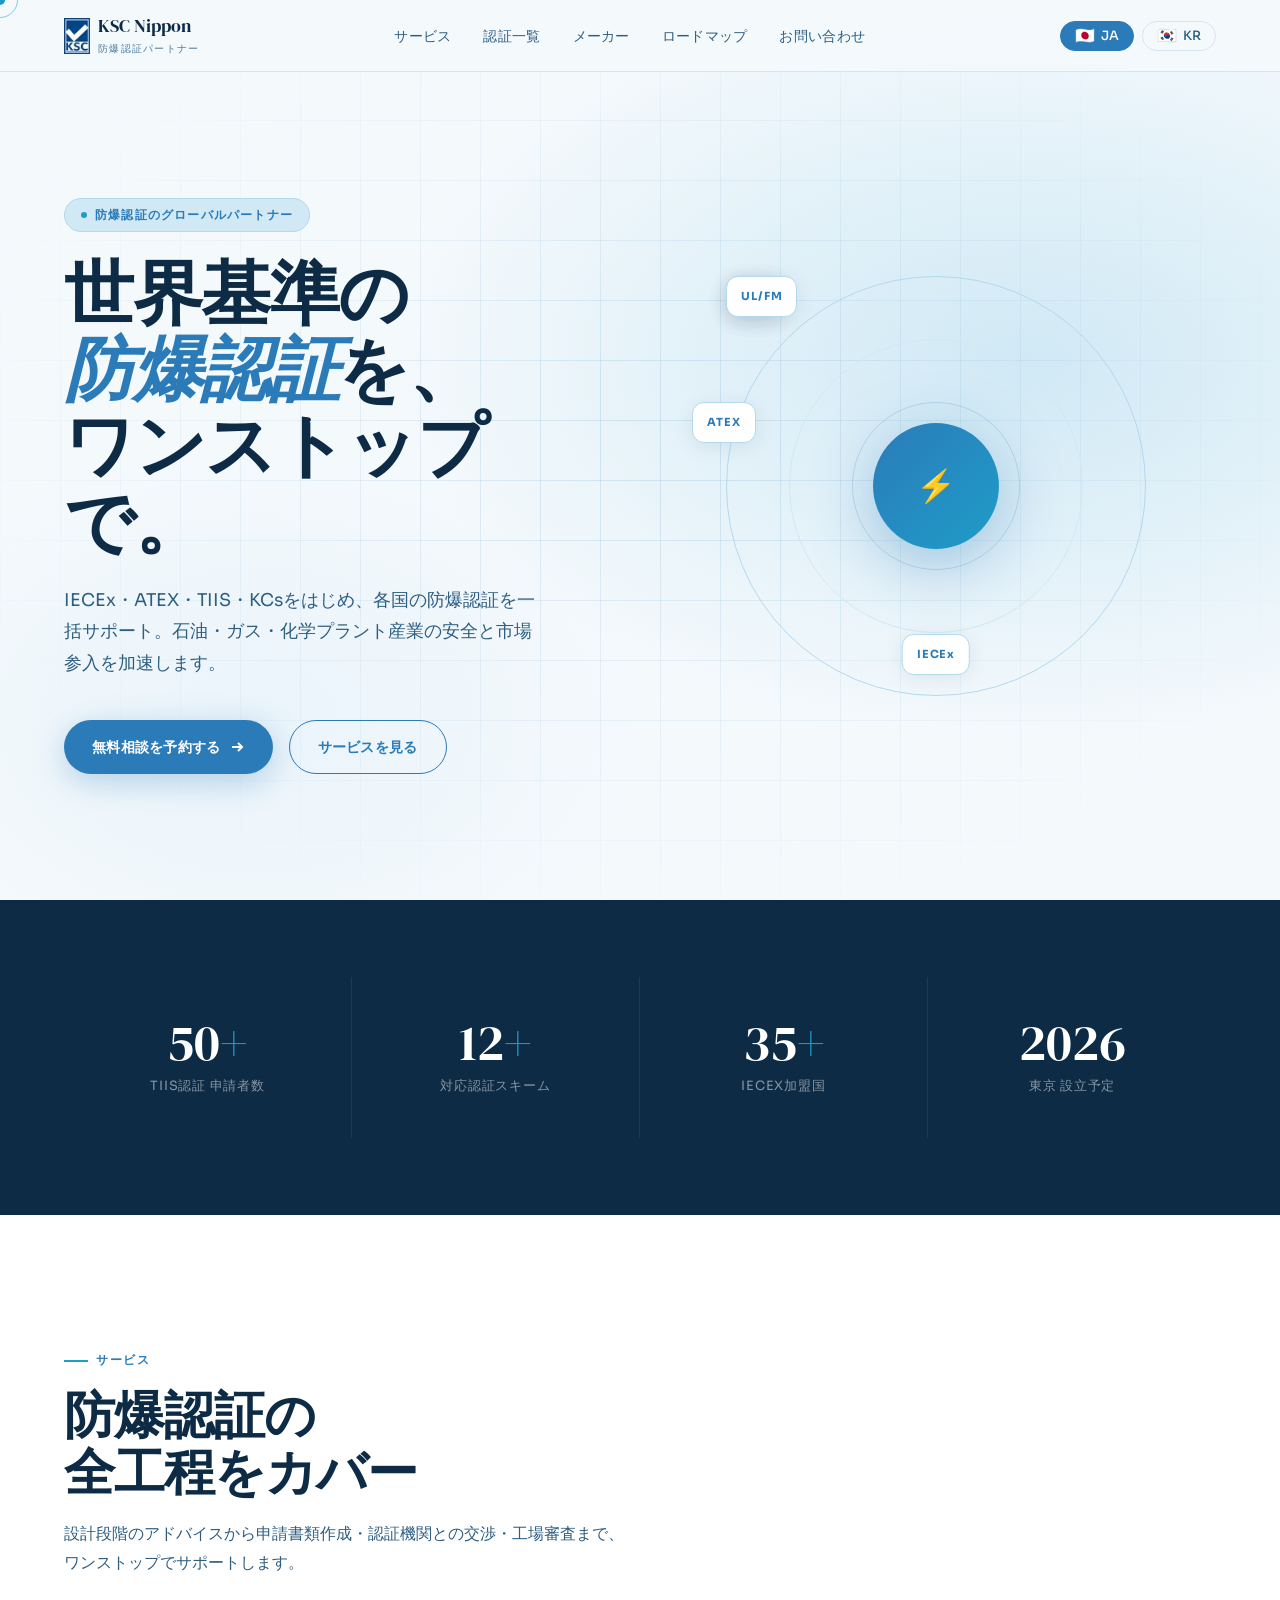
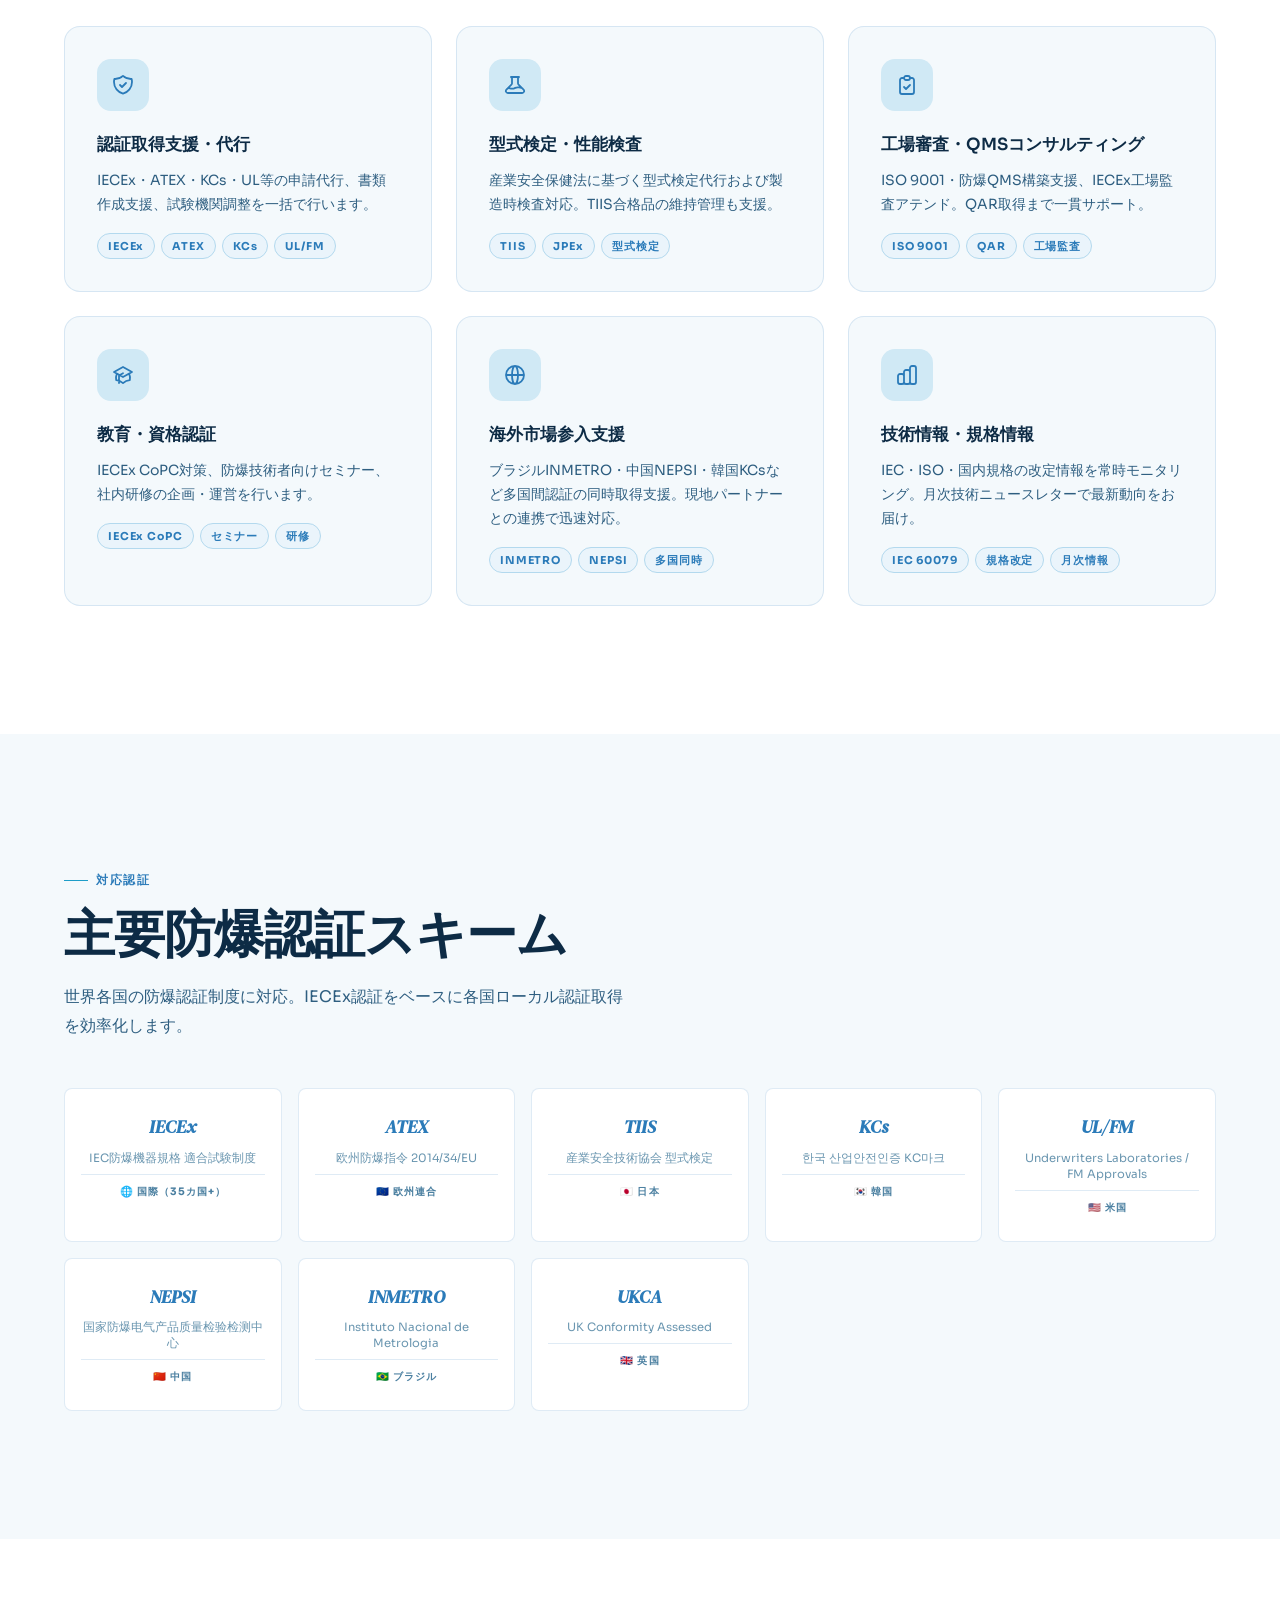
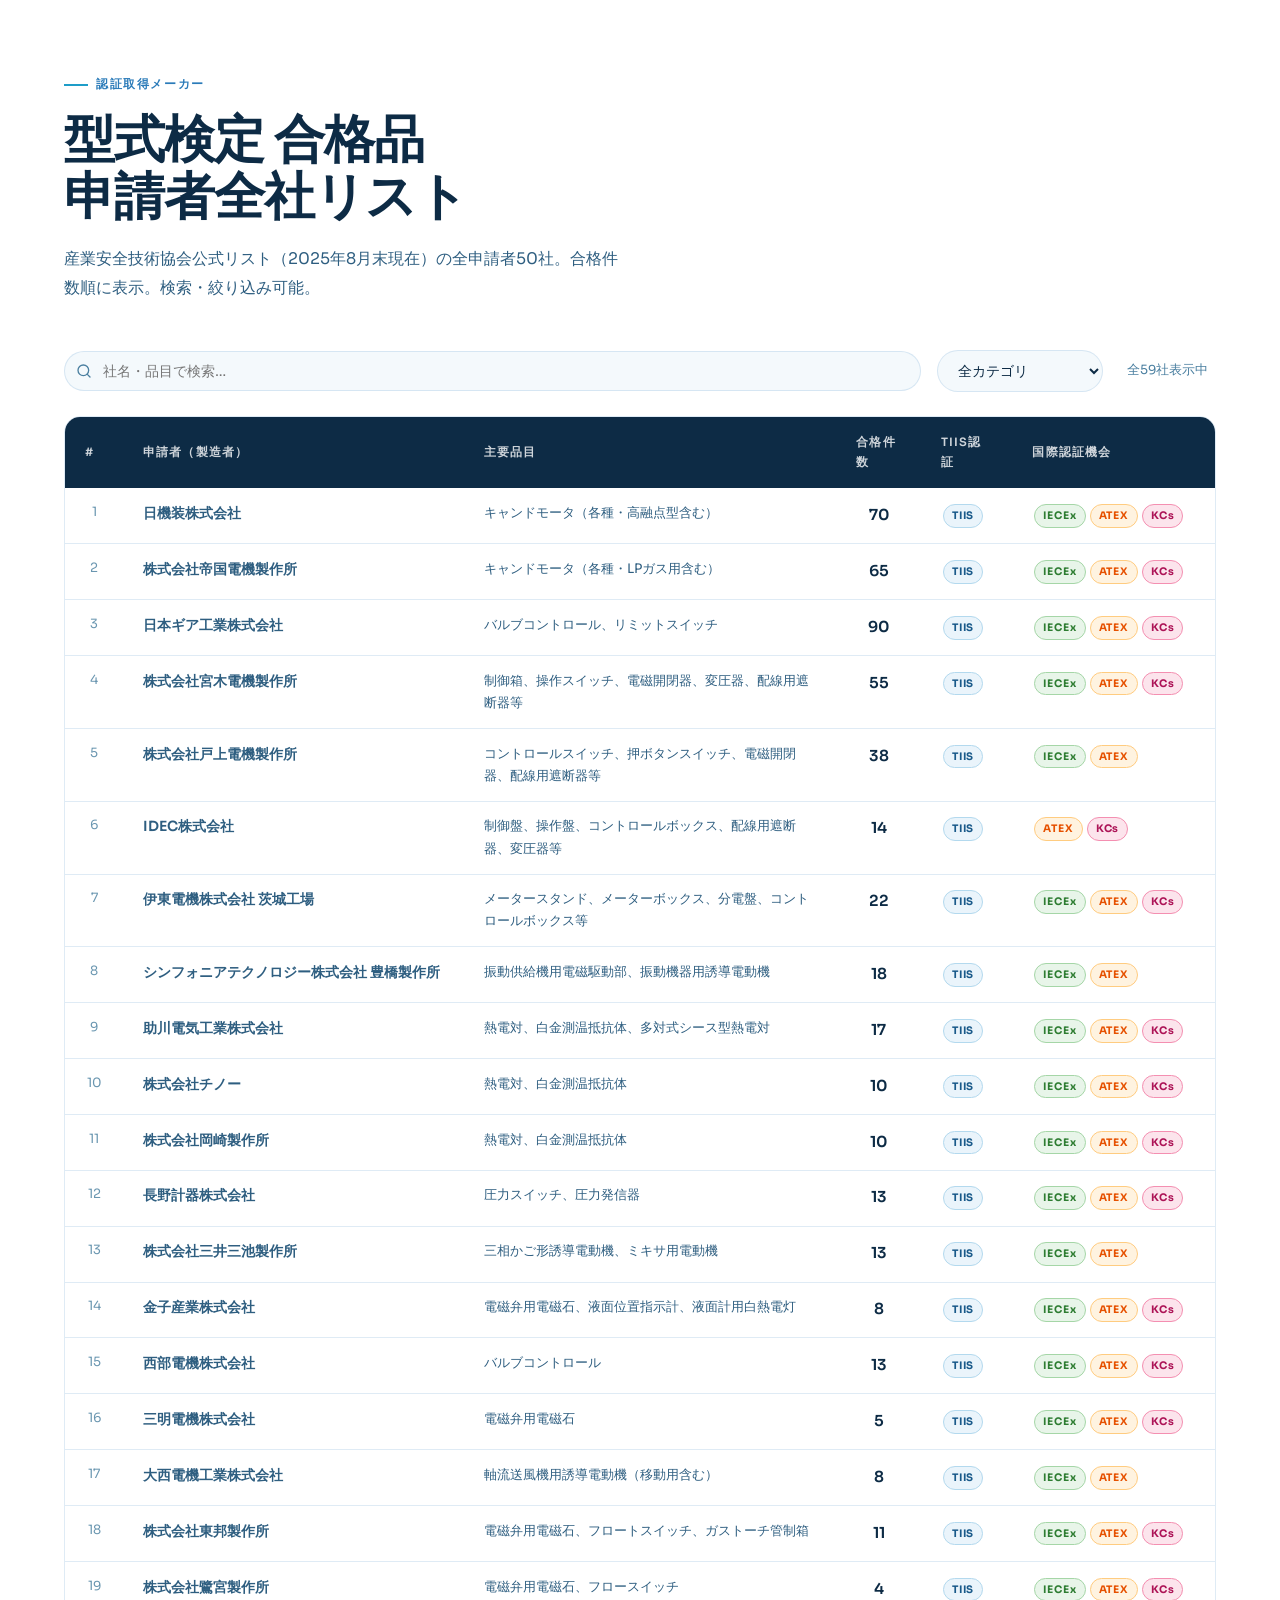
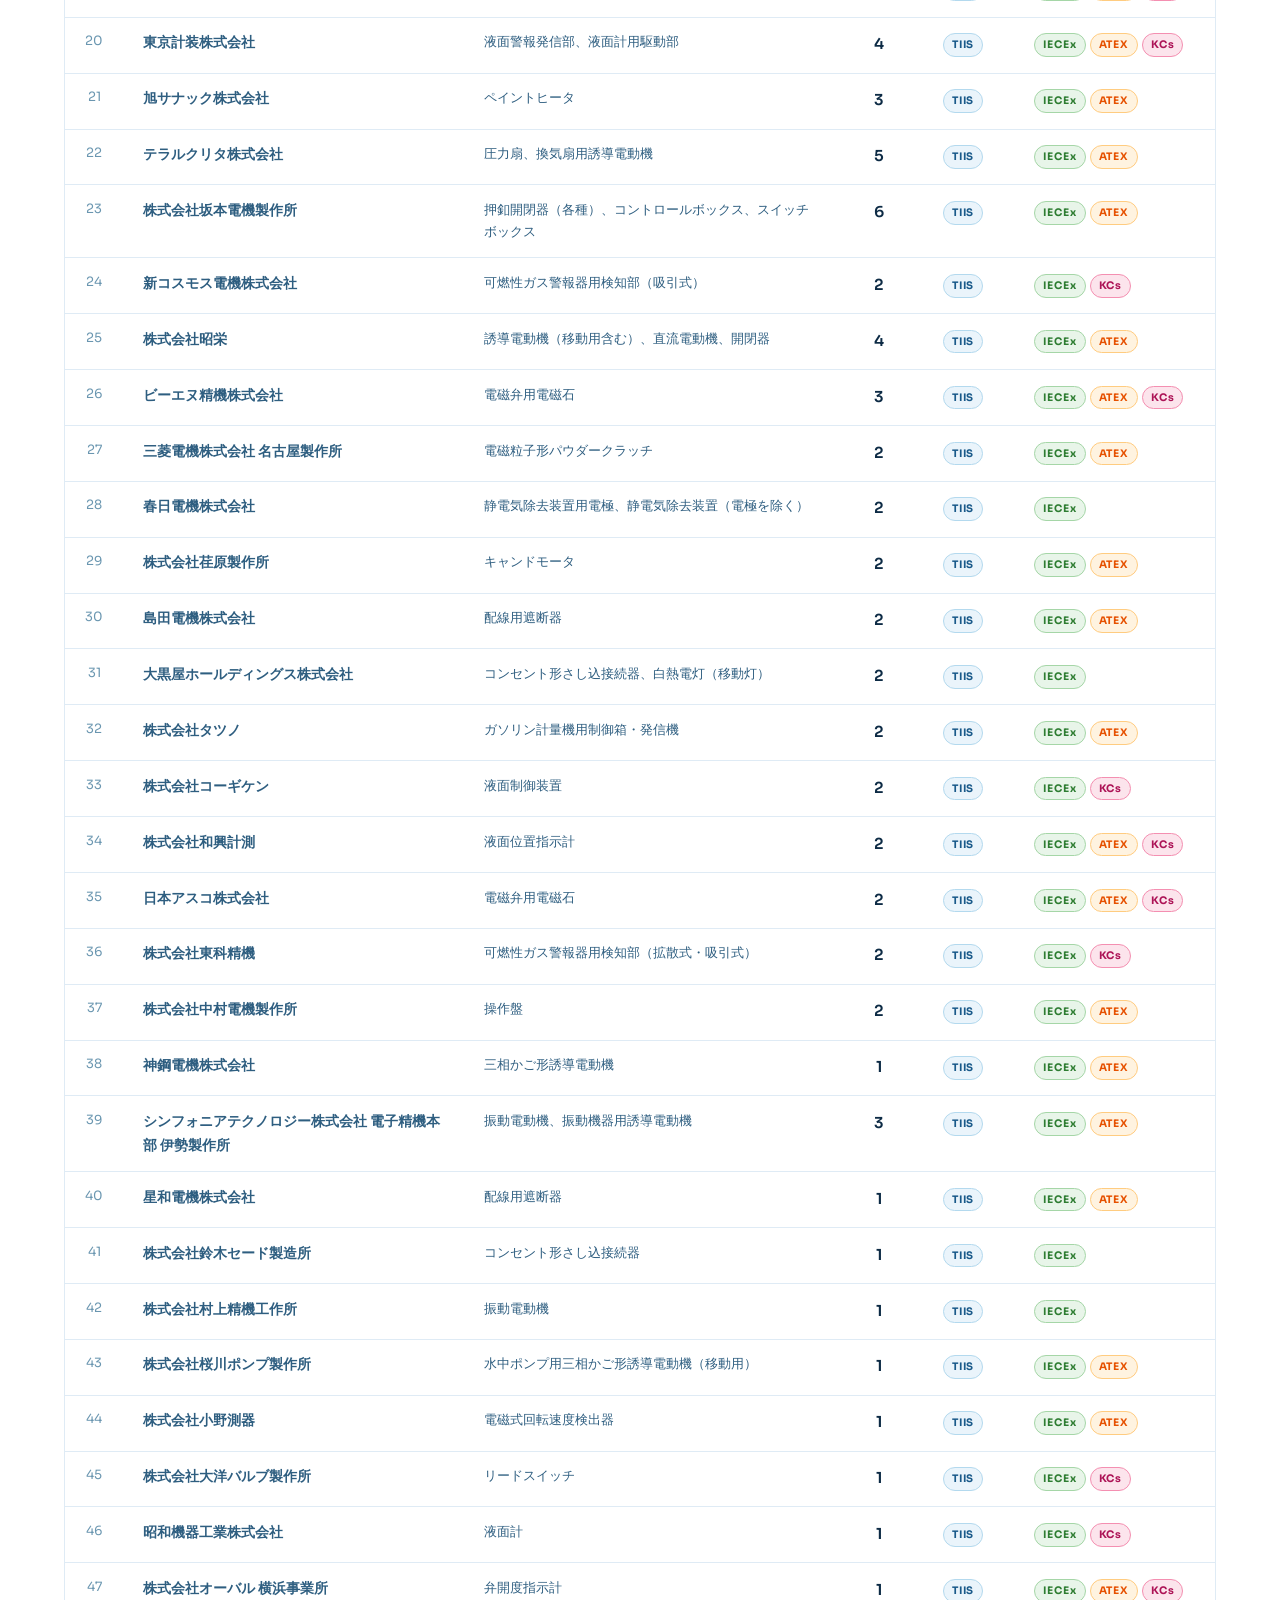
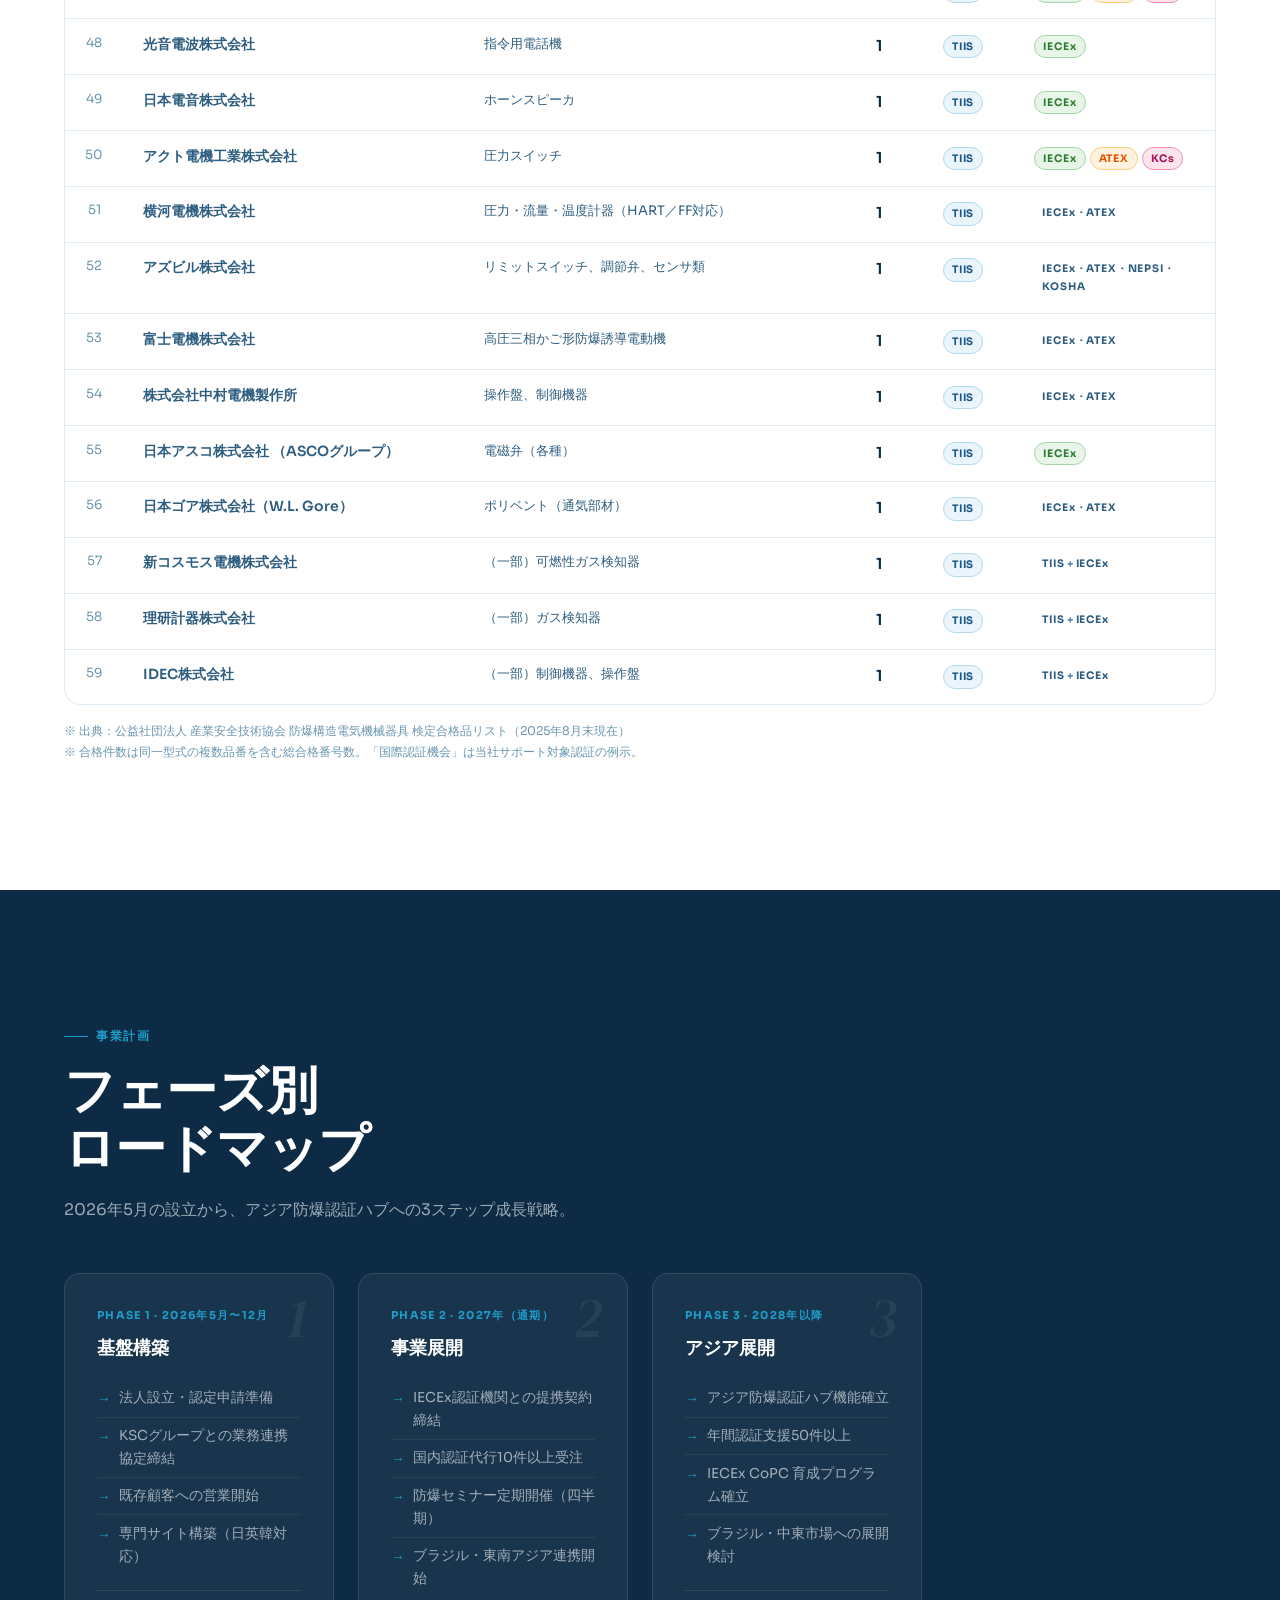
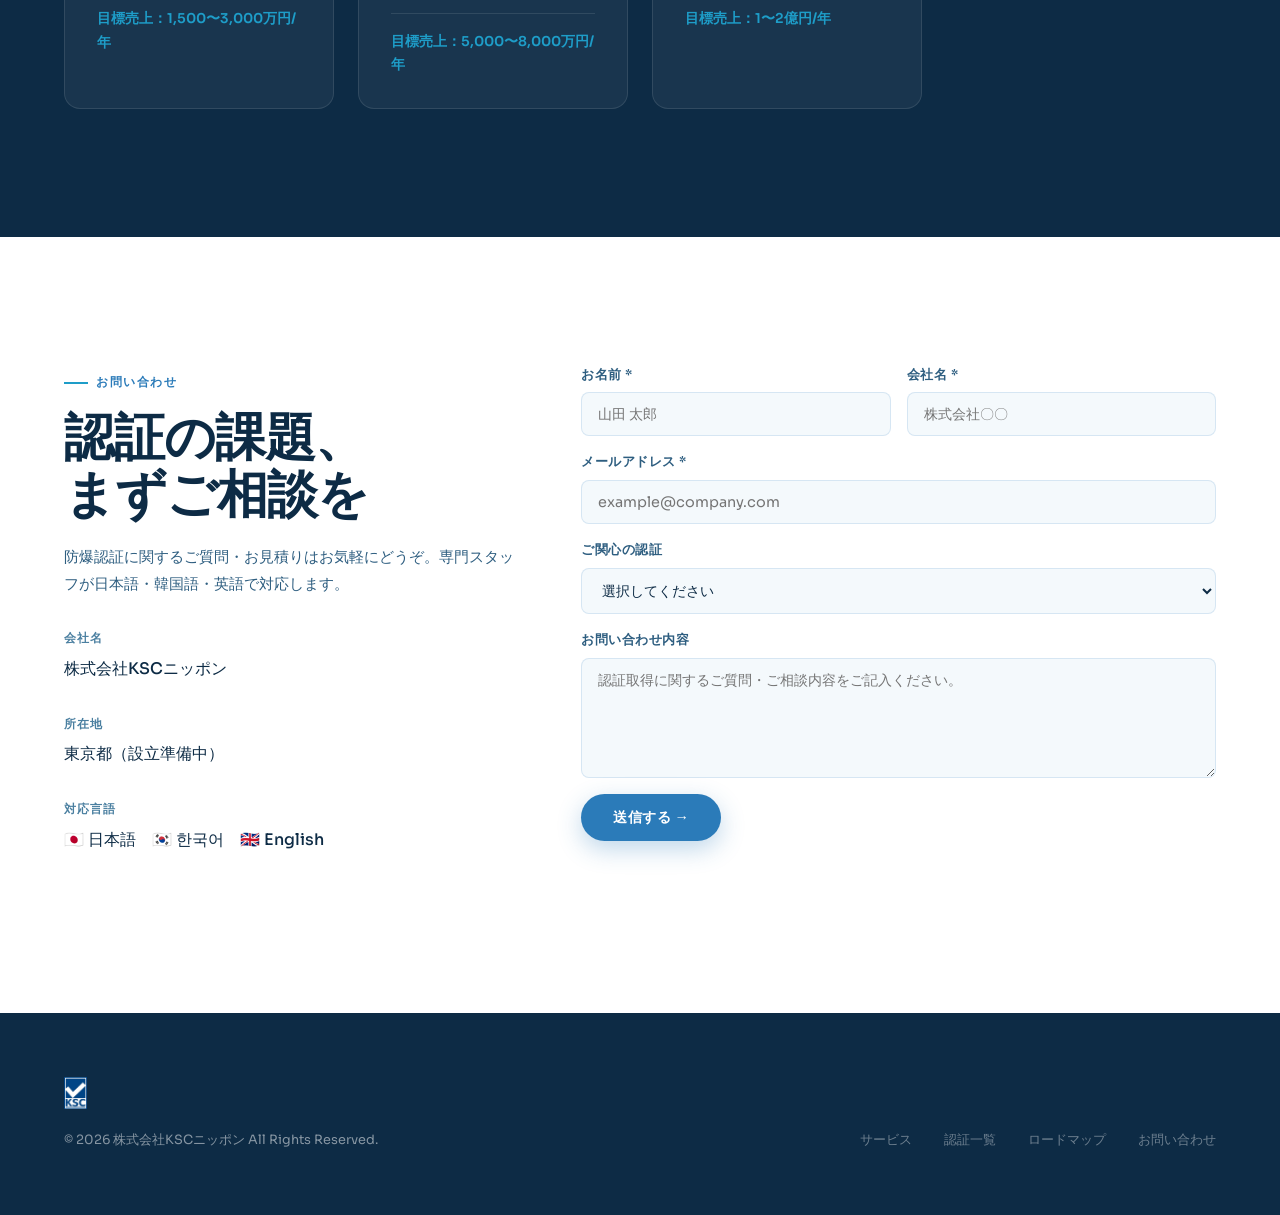
==== commit e17f230d: "Add files via upload" ====
--- a/index.html
+++ b/index.html
@@ -3,15 +3,357 @@
 <head>
 <meta charset="UTF-8">
 <meta name="viewport" content="width=device-width, initial-scale=1.0">
-<title>KSC Nippon Co., Ltd.</title>
+<title>KSC Nippon Co., Ltd. — 防爆認証のパートナー</title>
 <link rel="preconnect" href="https://fonts.googleapis.com">
 <link rel="preconnect" href="https://fonts.gstatic.com" crossorigin>
 <link href="https://fonts.googleapis.com/css2?family=DM+Serif+Display:ital@0;1&family=Sora:wght@300;400;500;600&family=Noto+Sans+KR:wght@300;400;500;600&display=swap" rel="stylesheet">
+  <!-- ファビコン -->
 <link rel="icon" type="image/png" href="assets/favicon.png">
 <link rel="stylesheet" href="assets/style.css">
+
 </head>
-<body>
-<div id="R"></div>
-<script src="assets/app.js"></script>
+</head>
+<body data-lang="ja">
+
+<div class="cursor" id="cursor"></div>
+<div class="cursor-ring" id="cursorRing"></div>
+
+<!-- ── NAV ───────────────────────────── -->
+<nav id="mainNav">
+  <a href="#" class="nav-logo">
+    <img src="assets/favicon.png" alt="ExManufacturer Logo" class="nav-logo-img">
+<!-- ──
+    <div class="nav-logo-mark">
+      <svg viewBox="0 0 24 24"><path d="M12 2L3 7v10l9 5 9-5V7L12 2zm0 2.5l6.5 3.6L12 11.7 5.5 8.1 12 4.5zM5 9.7l6 3.3v6.6L5 16.3V9.7zm8 9.9v-6.6l6-3.3v6.6l-6 3.3z"/></svg>
+  </div>
+-->
+    <div>
+      <span class="nav-logo-text">KSC Nippon</span>
+      <span class="nav-logo-sub">防爆認証パートナー</span>
+    </div>
+  </a>
+  <ul class="nav-links" id="navLinks">
+    <li><a href="#services" data-ja="サービス" data-kr="서비스">サービス</a></li>
+    <li><a href="#certifications" data-ja="認証一覧" data-kr="인증 현황">認証一覧</a></li>
+    <li><a href="#manufacturers" data-ja="メーカー" data-kr="제조사">メーカー</a></li>
+    <li><a href="#roadmap" data-ja="ロードマップ" data-kr="로드맵">ロードマップ</a></li>
+    <li><a href="#contact" data-ja="お問い合わせ" data-kr="문의하기">お問い合わせ</a></li>
+  </ul>
+  <div class="lang-switcher">
+    <button class="lang-btn active" id="btnJa" onclick="setLang('ja')">
+      <span class="flag">🇯🇵</span> JA
+    </button>
+    <button class="lang-btn" id="btnKr" onclick="setLang('kr')">
+      <span class="flag">🇰🇷</span> KR
+    </button>
+  </div>
+  <button class="hamburger" id="hamburger" onclick="toggleMenu()" aria-label="メニュー">
+    <span></span><span></span><span></span>
+  </button>
+</nav>
+<div class="mobile-menu" id="mobileMenu">
+  <a href="#services" onclick="toggleMenu()" data-ja="サービス" data-kr="서비스">サービス</a>
+  <a href="#certifications" onclick="toggleMenu()" data-ja="認証一覧" data-kr="인증 현황">認証一覧</a>
+  <a href="#manufacturers" onclick="toggleMenu()" data-ja="メーカー" data-kr="제조사">メーカー</a>
+  <a href="#roadmap" onclick="toggleMenu()" data-ja="ロードマップ" data-kr="로드맵">ロードマップ</a>
+  <a href="#contact" onclick="toggleMenu()" data-ja="お問い合わせ" data-kr="문의하기">お問い合わせ</a>
+</div>
+
+<!-- ── HERO ───────────────────────────── -->
+<section class="hero" id="top">
+  <div class="hero-bg"></div>
+  <div class="hero-grid"></div>
+  <div class="hero-content">
+    <div class="hero-eyebrow" data-ja="防爆認証のグローバルパートナー" data-kr="방폭 인증의 글로벌 파트너">防爆認証のグローバルパートナー</div>
+    <h1 class="hero-title" data-ja="世界基準の<br><em>防爆認証</em>を、<br>ワンストップで。" data-kr="세계 기준의<br><em>방폭 인증</em>을,<br>원스톱으로.">世界基準の<br><em>防爆認証</em>を、<br>ワンストップで。</h1>
+    <p class="hero-desc" data-ja="IECEx・ATEX・TIIS・KCsをはじめ、各国の防爆認証を一括サポート。石油・ガス・化学プラント産業の安全と市場参入を加速します。" data-kr="IECEx·ATEX·TIIS·KCs를 비롯한 각국 방폭 인증을 일괄 지원합니다. 석유·가스·화학 플랜트 산업의 안전과 시장 진입을 가속화합니다.">IECEx・ATEX・TIIS・KCsをはじめ、各国の防爆認証を一括サポート。石油・ガス・化学プラント産業の安全と市場参入を加速します。</p>
+    <div class="hero-cta">
+      <a href="#contact" class="btn-primary" data-ja="無料相談を予約する" data-kr="무료 상담 예약">
+        <span>無料相談を予約する</span>
+        <svg class="btn-arrow" viewBox="0 0 16 16" fill="none" stroke="currentColor" stroke-width="2"><path d="M3 8h10M9 4l4 4-4 4"/></svg>
+      </a>
+      <a href="#services" class="btn-secondary" data-ja="サービスを見る" data-kr="서비스 보기">サービスを見る</a>
+    </div>
+  </div>
+  <div class="hero-visual">
+    <div class="cert-diagram">
+      <div class="cert-ring"></div>
+      <div class="cert-ring cert-ring-2"></div>
+      <div class="cert-ring cert-ring-3"></div>
+      <div class="cert-center"><div class="cert-center-icon">⚡</div></div>
+      <div class="cert-badge">IECEx</div>
+      <div class="cert-badge">ATEX</div>
+      <div class="cert-badge">KCs</div>
+      <div class="cert-badge">TIIS</div>
+      <div class="cert-badge">UL/FM</div>
+    </div>
+  </div>
+</section>
+
+<!-- ── STATS ──────────────────────────── -->
+<div class="stats">
+  <div class="stat-item reveal">
+    <div class="stat-num">50<span>+</span></div>
+    <div class="stat-label" data-ja="TIIS認証 申請者数" data-kr="TIIS 인증 신청자 수">TIIS認証 申請者数</div>
+  </div>
+  <div class="stat-item reveal reveal-delay-1">
+    <div class="stat-num">12<span>+</span></div>
+    <div class="stat-label" data-ja="対応認証スキーム" data-kr="대응 인증 스킴">対応認証スキーム</div>
+  </div>
+  <div class="stat-item reveal reveal-delay-2">
+    <div class="stat-num">35<span>+</span></div>
+    <div class="stat-label" data-ja="IECEx加盟国" data-kr="IECEx 가맹국">IECEx加盟国</div>
+  </div>
+  <div class="stat-item reveal reveal-delay-3">
+    <div class="stat-num">2026</div>
+    <div class="stat-label" data-ja="東京 設立予定" data-kr="도쿄 설립 예정">東京 設立予定</div>
+  </div>
+</div>
+
+<!-- ── SERVICES ───────────────────────── -->
+<section class="services" id="services">
+  <div class="section-label" data-ja="サービス" data-kr="서비스">サービス</div>
+  <h2 class="section-title reveal" data-ja="防爆認証の<br>全工程をカバー" data-kr="방폭 인증의<br>전 과정을 커버">防爆認証の<br>全工程をカバー</h2>
+  <p class="section-desc reveal" data-ja="設計段階のアドバイスから申請書類作成・認証機関との交渉・工場審査まで、ワンストップでサポートします。" data-kr="설계 단계 자문부터 신청 서류 작성·인증기관 협상·공장심사까지, 원스톱으로 지원합니다.">設計段階のアドバイスから申請書類作成・認証機関との交渉・工場審査まで、ワンストップでサポートします。</p>
+  <div class="services-grid">
+    <div class="service-card reveal">
+      <div class="service-icon">
+        <svg viewBox="0 0 24 24"><path d="M9 12l2 2 4-4m5.618-4.016A11.955 11.955 0 0112 2.944a11.955 11.955 0 01-8.618 3.04A12.02 12.02 0 003 9c0 5.591 3.824 10.29 9 11.622 5.176-1.332 9-6.03 9-11.622 0-1.042-.133-2.052-.382-3.016z"/></svg>
+      </div>
+      <div class="service-title" data-ja="認証取得支援・代行" data-kr="인증 취득 지원·대행">認証取得支援・代行</div>
+      <div class="service-desc" data-ja="IECEx・ATEX・KCs・UL等の申請代行、書類作成支援、試験機関調整を一括で行います。" data-kr="IECEx·ATEX·KCs·UL 등의 신청 대행, 서류 작성 지원, 시험기관 조정을 일괄로 수행합니다.">IECEx・ATEX・KCs・UL等の申請代行、書類作成支援、試験機関調整を一括で行います。</div>
+      <div class="service-tags"><span class="tag">IECEx</span><span class="tag">ATEX</span><span class="tag">KCs</span><span class="tag">UL/FM</span></div>
+    </div>
+    <div class="service-card reveal reveal-delay-1">
+      <div class="service-icon">
+        <svg viewBox="0 0 24 24"><path d="M19.428 15.428a2 2 0 00-1.022-.547l-2.387-.477a6 6 0 00-3.86.517l-.318.158a6 6 0 01-3.86.517L6.05 15.21a2 2 0 00-1.806.547M8 4h8l-1 1v5.172a2 2 0 00.586 1.414l5 5c1.26 1.26.367 3.414-1.415 3.414H4.828c-1.782 0-2.674-2.154-1.414-3.414l5-5A2 2 0 009 10.172V5L8 4z"/></svg>
+      </div>
+      <div class="service-title" data-ja="型式検定・性能検査" data-kr="형식검정·성능검사">型式検定・性能検査</div>
+      <div class="service-desc" data-ja="産業安全保健法に基づく型式検定代行および製造時検査対応。TIIS合格品の維持管理も支援。" data-kr="산업안전보건법에 근거한 형식검정 대행 및 제조 시 검사 대응. TIIS 합격품 유지관리도 지원합니다.">産業安全保健法に基づく型式検定代行および製造時検査対応。TIIS合格品の維持管理も支援。</div>
+      <div class="service-tags"><span class="tag">TIIS</span><span class="tag">JPEx</span><span class="tag">型式検定</span></div>
+    </div>
+    <div class="service-card reveal reveal-delay-2">
+      <div class="service-icon">
+        <svg viewBox="0 0 24 24"><path d="M9 5H7a2 2 0 00-2 2v12a2 2 0 002 2h10a2 2 0 002-2V7a2 2 0 00-2-2h-2M9 5a2 2 0 002 2h2a2 2 0 002-2M9 5a2 2 0 012-2h2a2 2 0 012 2m-6 9l2 2 4-4"/></svg>
+      </div>
+      <div class="service-title" data-ja="工場審査・QMSコンサルティング" data-kr="공장심사·QMS 컨설팅">工場審査・QMSコンサルティング</div>
+      <div class="service-desc" data-ja="ISO 9001・防爆QMS構築支援、IECEx工場監査アテンド。QAR取得まで一貫サポート。" data-kr="ISO 9001·방폭 QMS 구축 지원, IECEx 공장감사 어텐드. QAR 취득까지 일관 지원합니다.">ISO 9001・防爆QMS構築支援、IECEx工場監査アテンド。QAR取得まで一貫サポート。</div>
+      <div class="service-tags"><span class="tag">ISO 9001</span><span class="tag">QAR</span><span class="tag">工場監査</span></div>
+    </div>
+    <div class="service-card reveal reveal-delay-3">
+      <div class="service-icon">
+        <svg viewBox="0 0 24 24"><path d="M12 14l9-5-9-5-9 5 9 5zm0 0l6.16-3.422a12.083 12.083 0 01.665 6.479A11.952 11.952 0 0012 20.055a11.952 11.952 0 00-6.824-2.998 12.078 12.078 0 01.665-6.479L12 14zm-4 6v-7.5l4-2.222"/></svg>
+      </div>
+      <div class="service-title" data-ja="教育・資格認証" data-kr="교육·자격 인증">教育・資格認証</div>
+      <div class="service-desc" data-ja="IECEx CoPC対策、防爆技術者向けセミナー、社内研修の企画・運営を行います。" data-kr="IECEx CoPC 대책, 방폭 기술자 세미나, 사내 연수 기획·운영을 수행합니다.">IECEx CoPC対策、防爆技術者向けセミナー、社内研修の企画・運営を行います。</div>
+      <div class="service-tags"><span class="tag">IECEx CoPC</span><span class="tag">セミナー</span><span class="tag">研修</span></div>
+    </div>
+    <div class="service-card reveal">
+      <div class="service-icon">
+        <svg viewBox="0 0 24 24"><path d="M21 12a9 9 0 01-9 9m9-9a9 9 0 00-9-9m9 9H3m9 9a9 9 0 01-9-9m9 9c1.657 0 3-4.03 3-9s-1.343-9-3-9m0 18c-1.657 0-3-4.03-3-9s1.343-9 3-9m-9 9a9 9 0 019-9"/></svg>
+      </div>
+      <div class="service-title" data-ja="海外市場参入支援" data-kr="해외 시장 진출 지원">海外市場参入支援</div>
+      <div class="service-desc" data-ja="ブラジルINMETRO・中国NEPSI・韓国KCsなど多国間認証の同時取得支援。現地パートナーとの連携で迅速対応。" data-kr="브라질 INMETRO·중국 NEPSI·한국 KCs 등 다국간 인증 동시 취득 지원. 현지 파트너와의 연계로 신속 대응합니다.">ブラジルINMETRO・中国NEPSI・韓国KCsなど多国間認証の同時取得支援。現地パートナーとの連携で迅速対応。</div>
+      <div class="service-tags"><span class="tag">INMETRO</span><span class="tag">NEPSI</span><span class="tag">多国同時</span></div>
+    </div>
+    <div class="service-card reveal reveal-delay-1">
+      <div class="service-icon">
+        <svg viewBox="0 0 24 24"><path d="M9 19v-6a2 2 0 00-2-2H5a2 2 0 00-2 2v6a2 2 0 002 2h2a2 2 0 002-2zm0 0V9a2 2 0 012-2h2a2 2 0 012 2v10m-6 0a2 2 0 002 2h2a2 2 0 002-2m0 0V5a2 2 0 012-2h2a2 2 0 012 2v14a2 2 0 01-2 2h-2a2 2 0 01-2-2z"/></svg>
+      </div>
+      <div class="service-title" data-ja="技術情報・規格情報" data-kr="기술 정보·규격 정보">技術情報・規格情報</div>
+      <div class="service-desc" data-ja="IEC・ISO・国内規格の改定情報を常時モニタリング。月次技術ニュースレターで最新動向をお届け。" data-kr="IEC·ISO·국내 규격 개정 정보를 상시 모니터링. 월간 기술 뉴스레터로 최신 동향을 전달합니다.">IEC・ISO・国内規格の改定情報を常時モニタリング。月次技術ニュースレターで最新動向をお届け。</div>
+      <div class="service-tags"><span class="tag">IEC 60079</span><span class="tag">規格改定</span><span class="tag">月次情報</span></div>
+    </div>
+  </div>
+</section>
+
+<!-- ── CERTIFICATIONS ─────────────────── -->
+<section class="certifications" id="certifications">
+  <div class="section-label" data-ja="対応認証" data-kr="대응 인증">対応認証</div>
+  <h2 class="section-title reveal" data-ja="主要防爆認証スキーム" data-kr="주요 방폭 인증 스킴">主要防爆認証スキーム</h2>
+  <p class="section-desc reveal" data-ja="世界各国の防爆認証制度に対応。IECEx認証をベースに各国ローカル認証取得を効率化します。" data-kr="전 세계 방폭 인증 제도에 대응합니다. IECEx 인증을 기반으로 각국 로컬 인증 취득을 효율화합니다.">世界各国の防爆認証制度に対応。IECEx認証をベースに各国ローカル認証取得を効率化します。</p>
+  <div class="cert-grid">
+    <div class="cert-card reveal"><div class="cert-name">IECEx</div><div class="cert-full">IEC防爆機器規格 適合試験制度</div><div class="cert-country">🌐 国際（35カ国+）</div></div>
+    <div class="cert-card reveal reveal-delay-1"><div class="cert-name">ATEX</div><div class="cert-full">欧州防爆指令 2014/34/EU</div><div class="cert-country">🇪🇺 欧州連合</div></div>
+    <div class="cert-card reveal reveal-delay-2"><div class="cert-name">TIIS</div><div class="cert-full">産業安全技術協会 型式検定</div><div class="cert-country">🇯🇵 日本</div></div>
+    <div class="cert-card reveal reveal-delay-3"><div class="cert-name">KCs</div><div class="cert-full">한국 산업안전인증 KC마크</div><div class="cert-country">🇰🇷 韓国</div></div>
+    <div class="cert-card reveal"><div class="cert-name">UL/FM</div><div class="cert-full">Underwriters Laboratories / FM Approvals</div><div class="cert-country">🇺🇸 米国</div></div>
+    <div class="cert-card reveal reveal-delay-1"><div class="cert-name">NEPSI</div><div class="cert-full">国家防爆电气产品质量检验检测中心</div><div class="cert-country">🇨🇳 中国</div></div>
+    <div class="cert-card reveal reveal-delay-2"><div class="cert-name">INMETRO</div><div class="cert-full">Instituto Nacional de Metrologia</div><div class="cert-country">🇧🇷 ブラジル</div></div>
+    <div class="cert-card reveal reveal-delay-3"><div class="cert-name">UKCA</div><div class="cert-full">UK Conformity Assessed</div><div class="cert-country">🇬🇧 英国</div></div>
+  </div>
+</section>
+
+<!-- ── MANUFACTURERS ──────────────────── -->
+<section class="manufacturers" id="manufacturers">
+  <div class="section-label" data-ja="認証取得メーカー" data-kr="인증 취득 제조사">認証取得メーカー</div>
+  <h2 class="section-title reveal" data-ja="型式検定 合格品<br>申請者全社リスト" data-kr="형식검정 합격품<br>신청자 전사 목록">型式検定 合格品<br>申請者全社リスト</h2>
+  <p class="section-desc reveal" data-ja="産業安全技術協会公式リスト（2025年8月末現在）の全申請者50社。合格件数順に表示。検索・絞り込み可能。" data-kr="산업안전기술협회 공식 리스트（2025년 8월 말 현재）의 전체 신청자 50개사. 합격 건수 순으로 표시. 검색·필터 가능.">産業安全技術協会公式リスト（2025年8月末現在）の全申請者50社。合格件数順に表示。検索・絞り込み可能。</p>
+
+  <!-- Search + filter bar -->
+  <div style="display:flex;gap:1rem;flex-wrap:wrap;margin-bottom:1.5rem;align-items:center;" class="reveal">
+    <div style="position:relative;flex:1;min-width:200px;">
+      <svg style="position:absolute;left:12px;top:50%;transform:translateY(-50%);width:16px;height:16px;stroke:var(--steel);fill:none;stroke-width:2;stroke-linecap:round;" viewBox="0 0 24 24"><circle cx="11" cy="11" r="8"/><path d="m21 21-4.35-4.35"/></svg>
+      <input id="mfrSearch" type="text" placeholder="社名・品目で検索…" style="width:100%;padding:10px 12px 10px 38px;border:1.5px solid var(--border);border-radius:999px;font-size:0.875rem;background:var(--fog);color:var(--navy);outline:none;font-family:var(--font-body);" oninput="filterTable()" data-placeholder-ja="社名・品目で検索…" data-placeholder-kr="회사명·품목으로 검색…">
+    </div>
+    <select id="mfrCategory" onchange="filterTable()" style="padding:10px 16px;border:1.5px solid var(--border);border-radius:999px;font-size:0.875rem;background:var(--fog);color:var(--navy);outline:none;font-family:var(--font-body);cursor:pointer;">
+      <option value="" data-ja="全カテゴリ" data-kr="전체 카테고리">全カテゴリ</option>
+      <option value="モータ" data-ja="電動機・モータ" data-kr="전동기·모터">電動機・モータ</option>
+      <option value="スイッチ" data-ja="スイッチ・開閉器" data-kr="스위치·개폐기">スイッチ・開閉器</option>
+      <option value="バルブ" data-ja="バルブ・制御器" data-kr="밸브·제어기">バルブ・制御器</option>
+      <option value="熱電対" data-ja="センサ・計測器" data-kr="센서·계측기">センサ・計測器</option>
+      <option value="制御" data-ja="制御盤・操作盤" data-kr="제어반·조작반">制御盤・操作盤</option>
+      <option value="電磁弁" data-ja="電磁弁・電磁石" data-kr="전자밸브·전자석">電磁弁・電磁石</option>
+      <option value="ガス" data-ja="ガス検知器" data-kr="가스 검지기">ガス検知器</option>
+    </select>
+    <div id="mfrCount" style="font-size:0.8rem;color:var(--steel);white-space:nowrap;padding:0 8px;">全50社表示中</div>
+  </div>
+
+  <div class="mfr-table-wrap reveal">
+    <table class="mfr-table" id="mfrTable">
+      <thead>
+        <tr>
+          <th style="width:3%">#</th>
+          <th data-ja="申請者（製造者）" data-kr="신청자（제조사）">申請者（製造者）</th>
+          <th data-ja="主要品目" data-kr="주요 품목">主要品目</th>
+          <th data-ja="合格件数" data-kr="합격 건수">合格件数</th>
+          <th data-ja="TIIS認証" data-kr="TIIS 인증">TIIS認証</th>
+          <th data-ja="国際認証機会" data-kr="국제 인증 기회">国際認証機会</th>
+        </tr>
+      </thead>
+      <tbody id="mfrTbody">
+      </tbody>
+    </table>
+    <div id="mfrNoResult" style="display:none;text-align:center;padding:2rem;color:var(--text-soft);font-size:0.9rem;">該当する企業が見つかりませんでした</div>
+  </div>
+
+  <p style="margin-top:1rem;font-size:0.75rem;color:var(--text-soft);" class="reveal">
+    ※ 出典：公益社団法人 産業安全技術協会 防爆構造電気機械器具 検定合格品リスト（2025年8月末現在）<br>
+    ※ 合格件数は同一型式の複数品番を含む総合格番号数。「国際認証機会」は当社サポート対象認証の例示。
+  </p>
+</section>
+
+<!-- ── ROADMAP ─────────────────────────── -->
+<section class="roadmap" id="roadmap">
+  <div class="section-label" data-ja="事業計画" data-kr="사업 계획">事業計画</div>
+  <h2 class="section-title reveal" data-ja="フェーズ別<br>ロードマップ" data-kr="단계별<br>로드맵">フェーズ別<br>ロードマップ</h2>
+  <p class="section-desc reveal" data-ja="2026年5月の設立から、アジア防爆認証ハブへの3ステップ成長戦略。" data-kr="2026년 5월 설립부터 아시아 방폭 인증 허브까지의 3단계 성장 전략.">2026年5月の設立から、アジア防爆認証ハブへの3ステップ成長戦略。</p>
+  <div class="phases">
+    <div class="phase-card reveal">
+      <div class="phase-num">1</div>
+      <div class="phase-label" data-ja="Phase 1 · 2026年5月〜12月" data-kr="Phase 1 · 2026년 5월~12월">Phase 1 · 2026年5月〜12月</div>
+      <div class="phase-title" data-ja="基盤構築" data-kr="기반 구축">基盤構築</div>
+      <ul class="phase-items">
+        <li data-ja="法人設立・認定申請準備" data-kr="법인 설립·인정 신청 준비">法人設立・認定申請準備</li>
+        <li data-ja="KSCグループとの業務連携協定締結" data-kr="KSC 그룹과의 업무 연계 협정 체결">KSCグループとの業務連携協定締結</li>
+        <li data-ja="既存顧客への営業開始" data-kr="기존 고객 영업 개시">既存顧客への営業開始</li>
+        <li data-ja="専門サイト構築（日英韓対応）" data-kr="전문 사이트 구축（일·영·한 대응）">専門サイト構築（日英韓対応）</li>
+      </ul>
+      <div class="phase-revenue" data-ja="目標売上：1,500〜3,000万円/年" data-kr="목표 매출：1,500~3,000만 엔/년">目標売上：1,500〜3,000万円/年</div>
+    </div>
+    <div class="phase-card reveal reveal-delay-1">
+      <div class="phase-num">2</div>
+      <div class="phase-label" data-ja="Phase 2 · 2027年（通期）" data-kr="Phase 2 · 2027년（연간）">Phase 2 · 2027年（通期）</div>
+      <div class="phase-title" data-ja="事業展開" data-kr="사업 전개">事業展開</div>
+      <ul class="phase-items">
+        <li data-ja="IECEx認証機関との提携契約締結" data-kr="IECEx 인증기관과의 제휴 계약 체결">IECEx認証機関との提携契約締結</li>
+        <li data-ja="国内認証代行10件以上受注" data-kr="국내 인증 대행 10건 이상 수주">国内認証代行10件以上受注</li>
+        <li data-ja="防爆セミナー定期開催（四半期）" data-kr="방폭 세미나 정기 개최（분기）">防爆セミナー定期開催（四半期）</li>
+        <li data-ja="ブラジル・東南アジア連携開始" data-kr="브라질·동남아시아 연계 개시">ブラジル・東南アジア連携開始</li>
+      </ul>
+      <div class="phase-revenue" data-ja="目標売上：5,000〜8,000万円/年" data-kr="목표 매출：5,000~8,000만 엔/년">目標売上：5,000〜8,000万円/年</div>
+    </div>
+    <div class="phase-card reveal reveal-delay-2">
+      <div class="phase-num">3</div>
+      <div class="phase-label" data-ja="Phase 3 · 2028年以降" data-kr="Phase 3 · 2028년 이후">Phase 3 · 2028年以降</div>
+      <div class="phase-title" data-ja="アジア展開" data-kr="아시아 전개">アジア展開</div>
+      <ul class="phase-items">
+        <li data-ja="アジア防爆認証ハブ機能確立" data-kr="아시아 방폭 인증 허브 기능 확립">アジア防爆認証ハブ機能確立</li>
+        <li data-ja="年間認証支援50件以上" data-kr="연간 인증 지원 50건 이상">年間認証支援50件以上</li>
+        <li data-ja="IECEx CoPC 育成プログラム確立" data-kr="IECEx CoPC 육성 프로그램 확립">IECEx CoPC 育成プログラム確立</li>
+        <li data-ja="ブラジル・中東市場への展開検討" data-kr="브라질·중동 시장 진출 검토">ブラジル・中東市場への展開検討</li>
+      </ul>
+      <div class="phase-revenue" data-ja="目標売上：1〜2億円/年" data-kr="목표 매출：1~2억 엔/년">目標売上：1〜2億円/年</div>
+    </div>
+  </div>
+</section>
+
+<!-- ── CONTACT ─────────────────────────── -->
+<section class="contact" id="contact">
+  <div class="contact-wrap">
+    <div>
+      <div class="section-label" data-ja="お問い合わせ" data-kr="문의하기">お問い合わせ</div>
+      <h2 class="section-title reveal" data-ja="認証の課題、<br>まずご相談を" data-kr="인증 과제,<br>먼저 상담을">認証の課題、<br>まずご相談を</h2>
+      <p style="font-size:0.95rem;color:var(--text-mid);line-height:1.8;margin-bottom:2rem;" class="reveal" data-ja="防爆認証に関するご質問・お見積りはお気軽にどうぞ。専門スタッフが日本語・韓国語・英語で対応します。" data-kr="방폭 인증에 관한 질문·견적 문의는 편하게 연락주세요. 전문 스태프가 일본어·한국어·영어로 대응합니다.">防爆認証に関するご質問・お見積りはお気軽にどうぞ。専門スタッフが日本語・韓国語・英語で対応します。</p>
+      <div class="contact-info-block reveal">
+        <div class="contact-info-label" data-ja="会社名" data-kr="회사명">会社名</div>
+        <div class="contact-info-value">株式会社KSCニッポン</div>
+      </div>
+      <div class="contact-info-block reveal">
+        <div class="contact-info-label" data-ja="所在地" data-kr="소재지">所在地</div>
+        <div class="contact-info-value" data-ja="東京都（設立準備中）" data-kr="도쿄도（설립 준비 중）">東京都（設立準備中）</div>
+      </div>
+      <div class="contact-info-block reveal">
+        <div class="contact-info-label" data-ja="対応言語" data-kr="대응 언어">対応言語</div>
+        <div class="contact-info-value" data-ja="🇯🇵 日本語　🇰🇷 한국어　🇬🇧 English" data-kr="🇯🇵 일본어　🇰🇷 한국어　🇬🇧 영어">🇯🇵 日本語　🇰🇷 한국어　🇬🇧 English</div>
+      </div>
+    </div>
+    <form class="contact-form reveal" onsubmit="handleSubmit(event)">
+      <div class="form-row">
+        <div class="form-group">
+          <label class="form-label" data-ja="お名前 *" data-kr="성함 *">お名前 *</label>
+          <input class="form-input" type="text" required placeholder="山田 太郎" data-placeholder-ja="山田 太郎" data-placeholder-kr="홍길동">
+        </div>
+        <div class="form-group">
+          <label class="form-label" data-ja="会社名 *" data-kr="회사명 *">会社名 *</label>
+          <input class="form-input" type="text" required placeholder="株式会社〇〇" data-placeholder-ja="株式会社〇〇" data-placeholder-kr="○○주식회사">
+        </div>
+      </div>
+      <div class="form-group">
+        <label class="form-label" data-ja="メールアドレス *" data-kr="이메일 주소 *">メールアドレス *</label>
+        <input class="form-input" type="email" required placeholder="example@company.com">
+      </div>
+      <div class="form-group">
+        <label class="form-label" data-ja="ご関心の認証" data-kr="관심 있는 인증">ご関心の認証</label>
+        <select class="form-select">
+          <option value="" data-ja="選択してください" data-kr="선택해 주세요">選択してください</option>
+          <option>IECEx</option><option>ATEX</option><option>TIIS / 型式検定</option>
+          <option>KCs（韓国）</option><option>UL/FM（米国）</option><option>NEPSI（中国）</option>
+          <option>INMETRO（ブラジル）</option><option data-ja="複数・その他" data-kr="복수·기타">複数・その他</option>
+        </select>
+      </div>
+      <div class="form-group">
+        <label class="form-label" data-ja="お問い合わせ内容" data-kr="문의 내용">お問い合わせ内容</label>
+        <textarea class="form-textarea" placeholder="認証取得に関するご質問・ご相談内容をご記入ください。" data-placeholder-ja="認証取得に関するご質問・ご相談内容をご記入ください。" data-placeholder-kr="인증 취득에 관한 질문·상담 내용을 기재해 주세요."></textarea>
+      </div>
+      <button type="submit" class="form-submit" data-ja="送信する →" data-kr="전송하기 →">送信する →</button>
+      <div id="formMsg" style="display:none;margin-top:1rem;font-size:0.875rem;color:var(--azure);font-weight:500;"></div>
+    </form>
+  </div>
+</section>
+
+<!-- ── FOOTER ─────────────────────────── -->
+<footer>
+  <div class="footer-inner">
+    <div>
+<!--      <div class="footer-logo">KSC Nippon</div> -->
+      <div class="footer-logo">
+        <img src="assets/logo.png" alt="ExManufacturer Logo" style="height:32px;">
+      </div>
+
+      <div class="footer-copy" data-ja="© 2026 株式会社KSCニッポン All Rights Reserved." data-kr="© 2026 KSC 니폰 주식회사 All Rights Reserved.">© 2026 株式会社KSCニッポン All Rights Reserved.</div>
+    </div>
+    <div class="footer-links">
+      <a href="#services" data-ja="サービス" data-kr="서비스">サービス</a>
+      <a href="#certifications" data-ja="認証一覧" data-kr="인증 현황">認証一覧</a>
+      <a href="#roadmap" data-ja="ロードマップ" data-kr="로드맵">ロードマップ</a>
+      <a href="#contact" data-ja="お問い合わせ" data-kr="문의하기">お問い合わせ</a>
+    </div>
+  </div>
+</footer>
+
+
+<script src="assets/main.js"></script>
+
 </body>
-</html>+</html>
